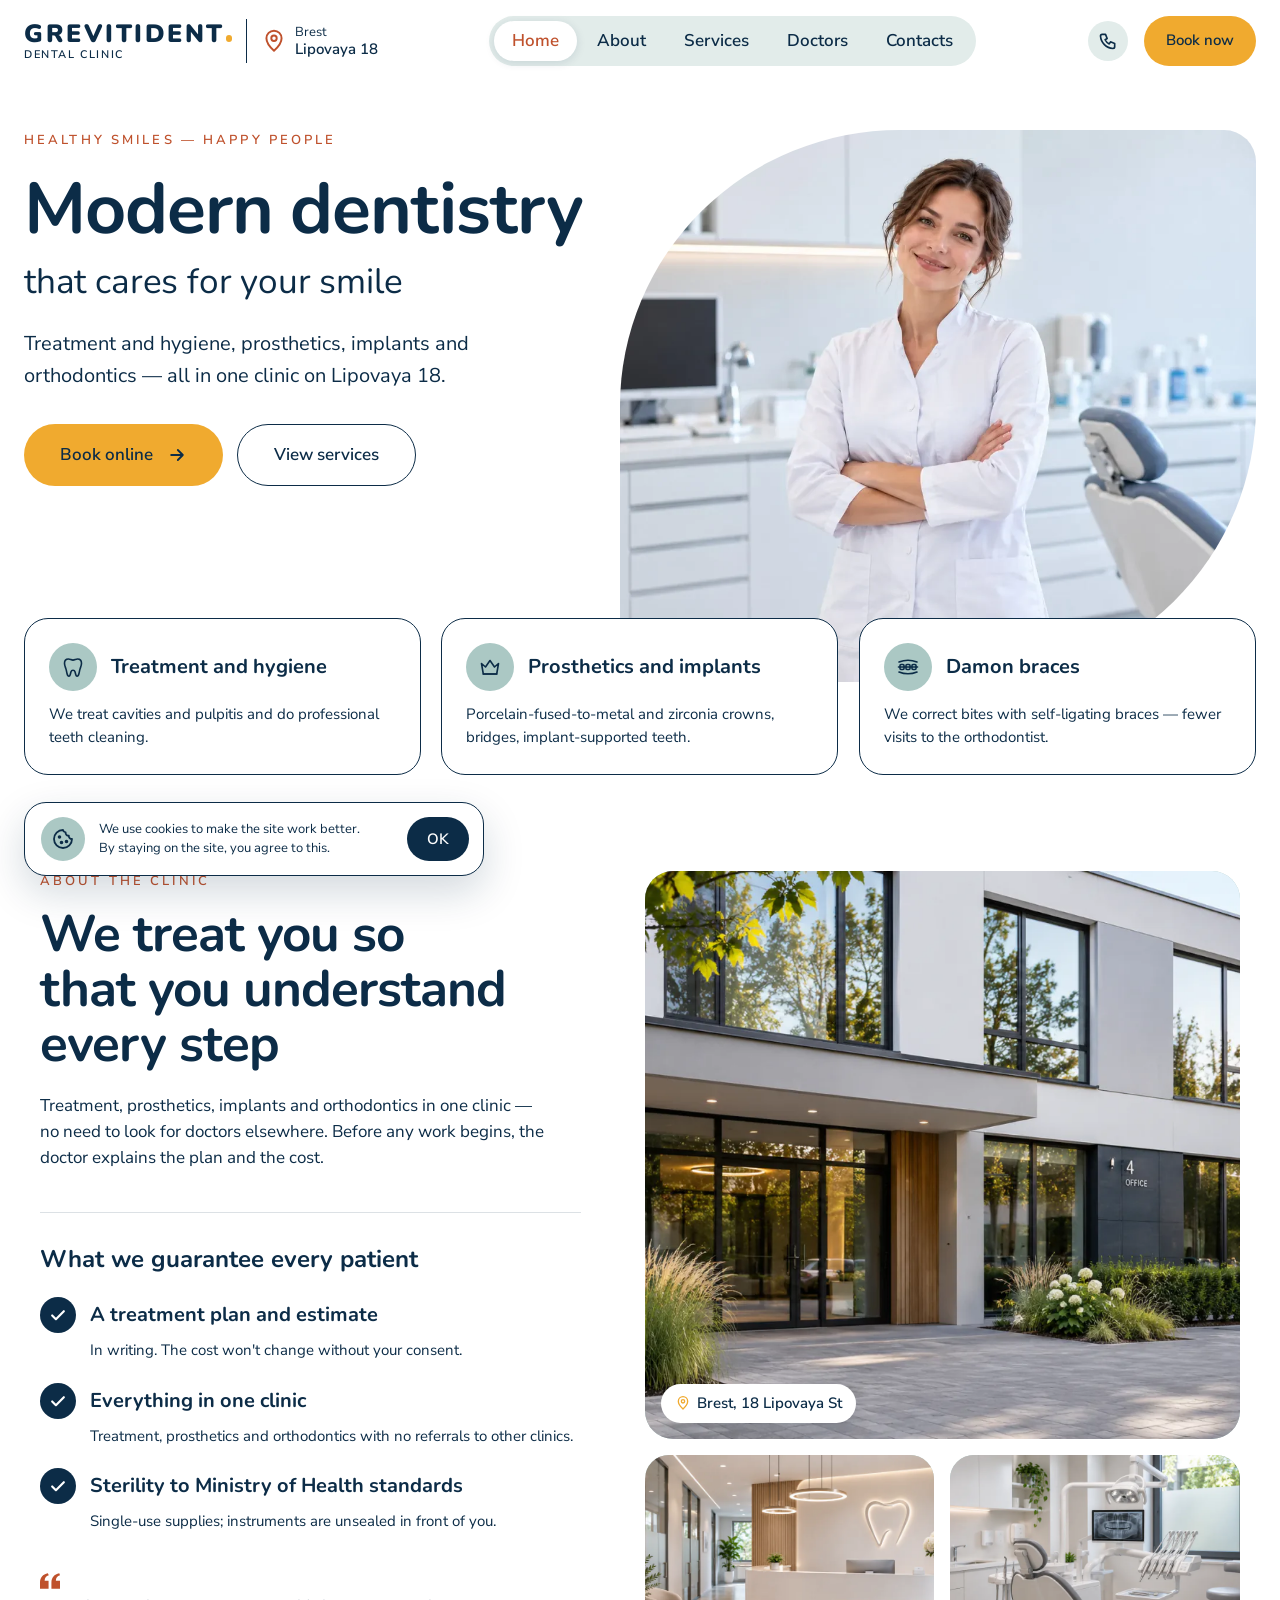
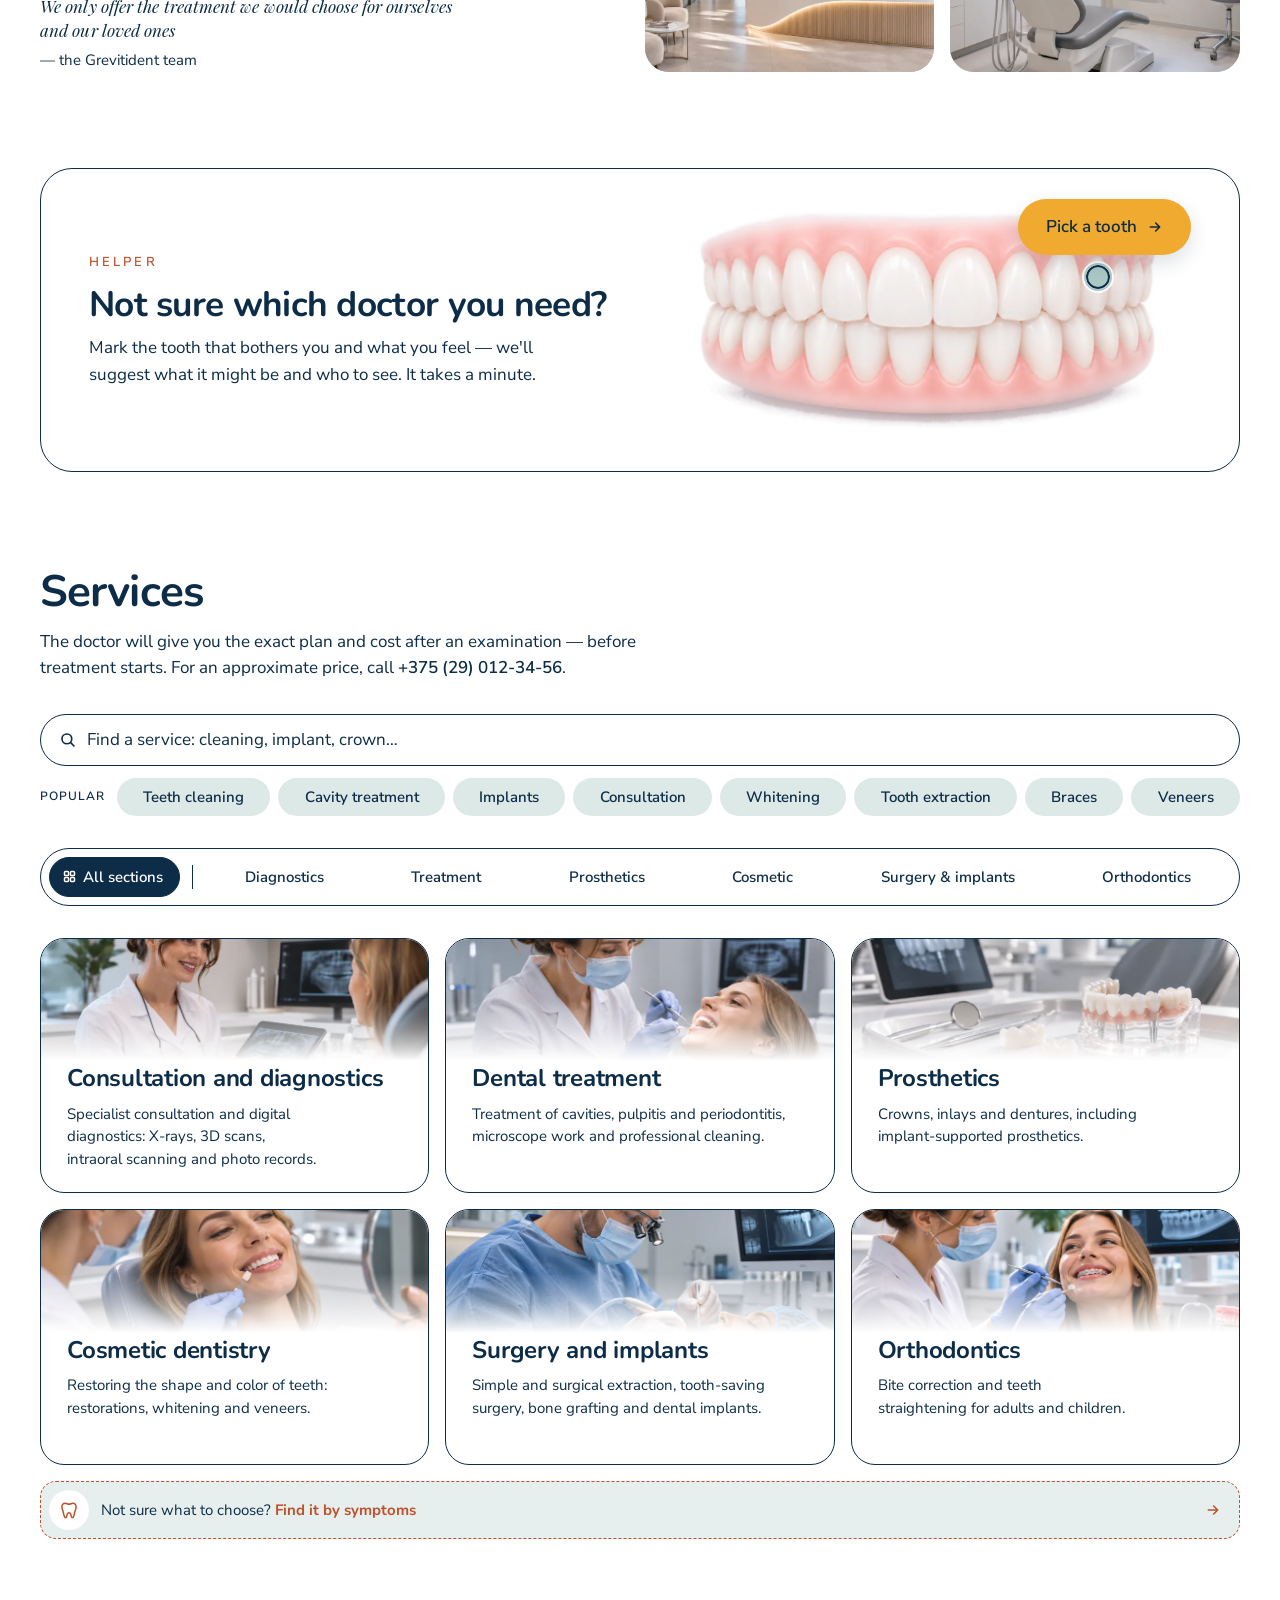
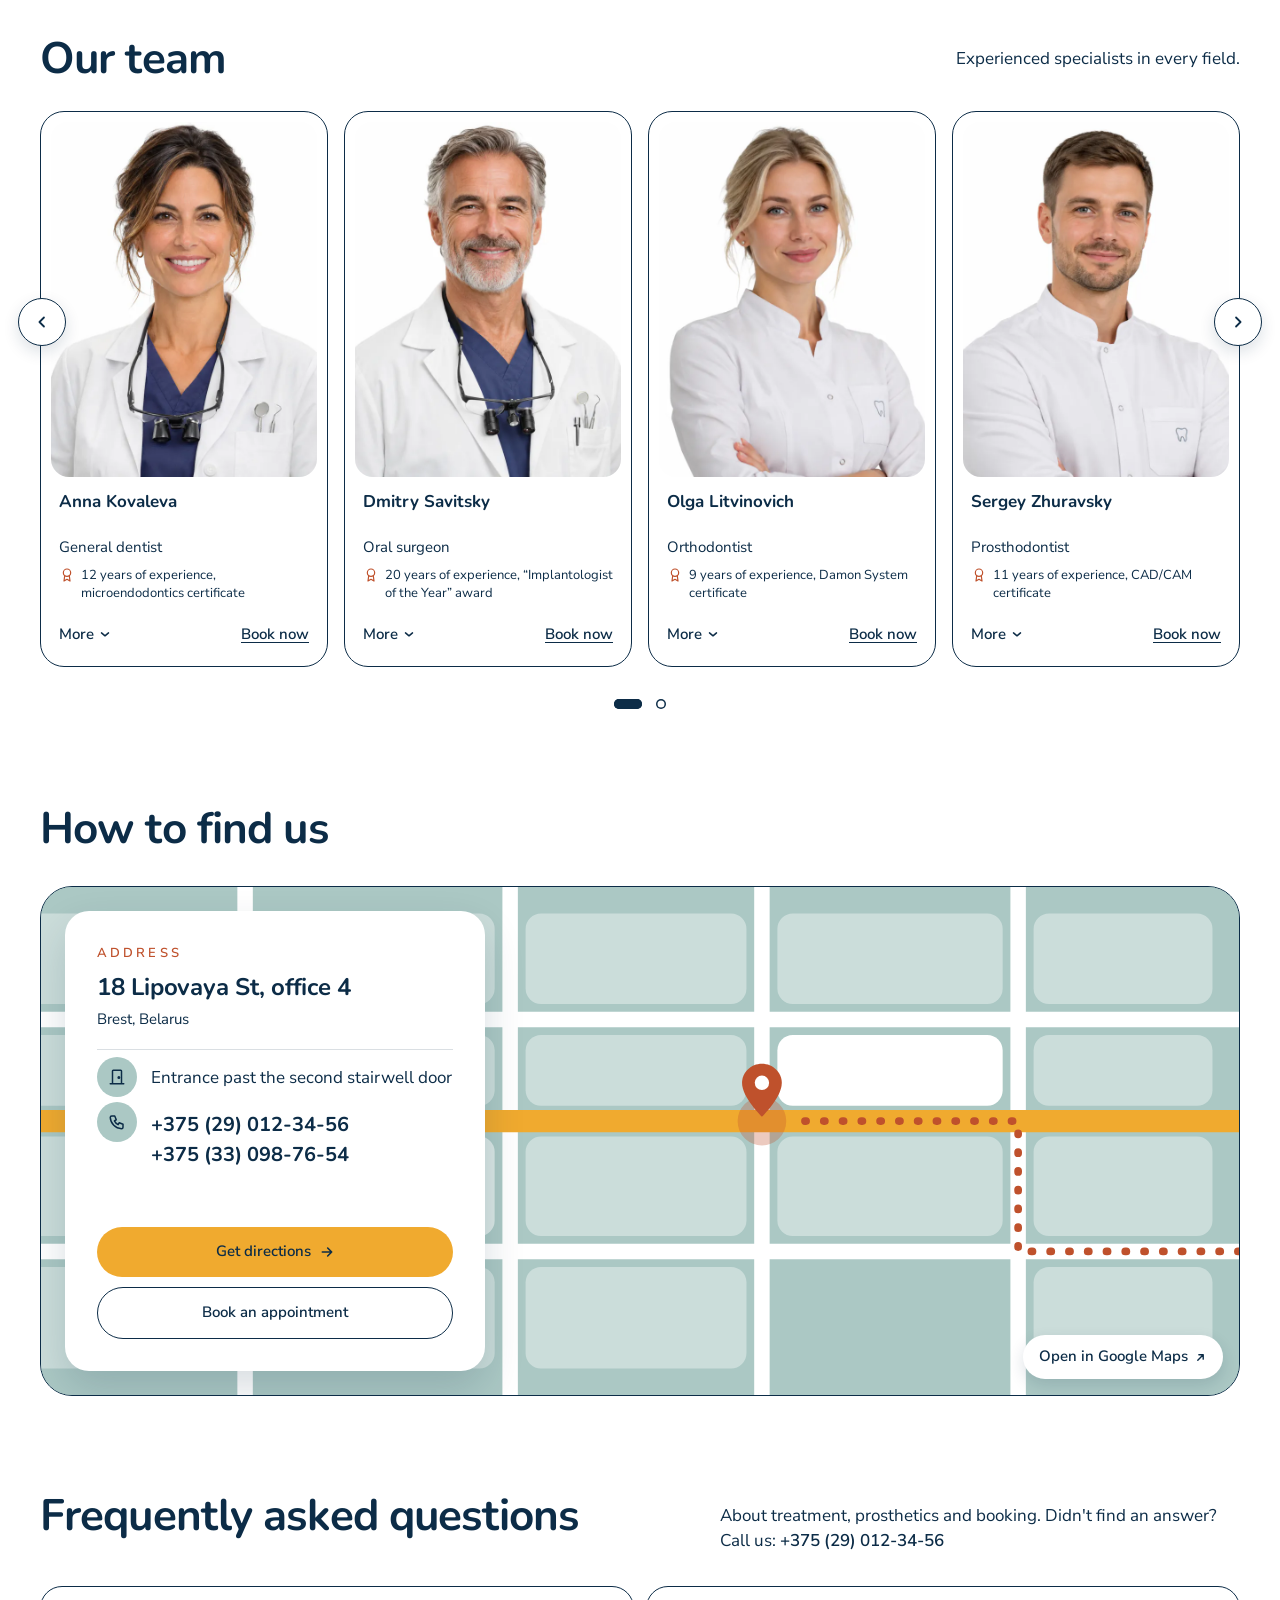
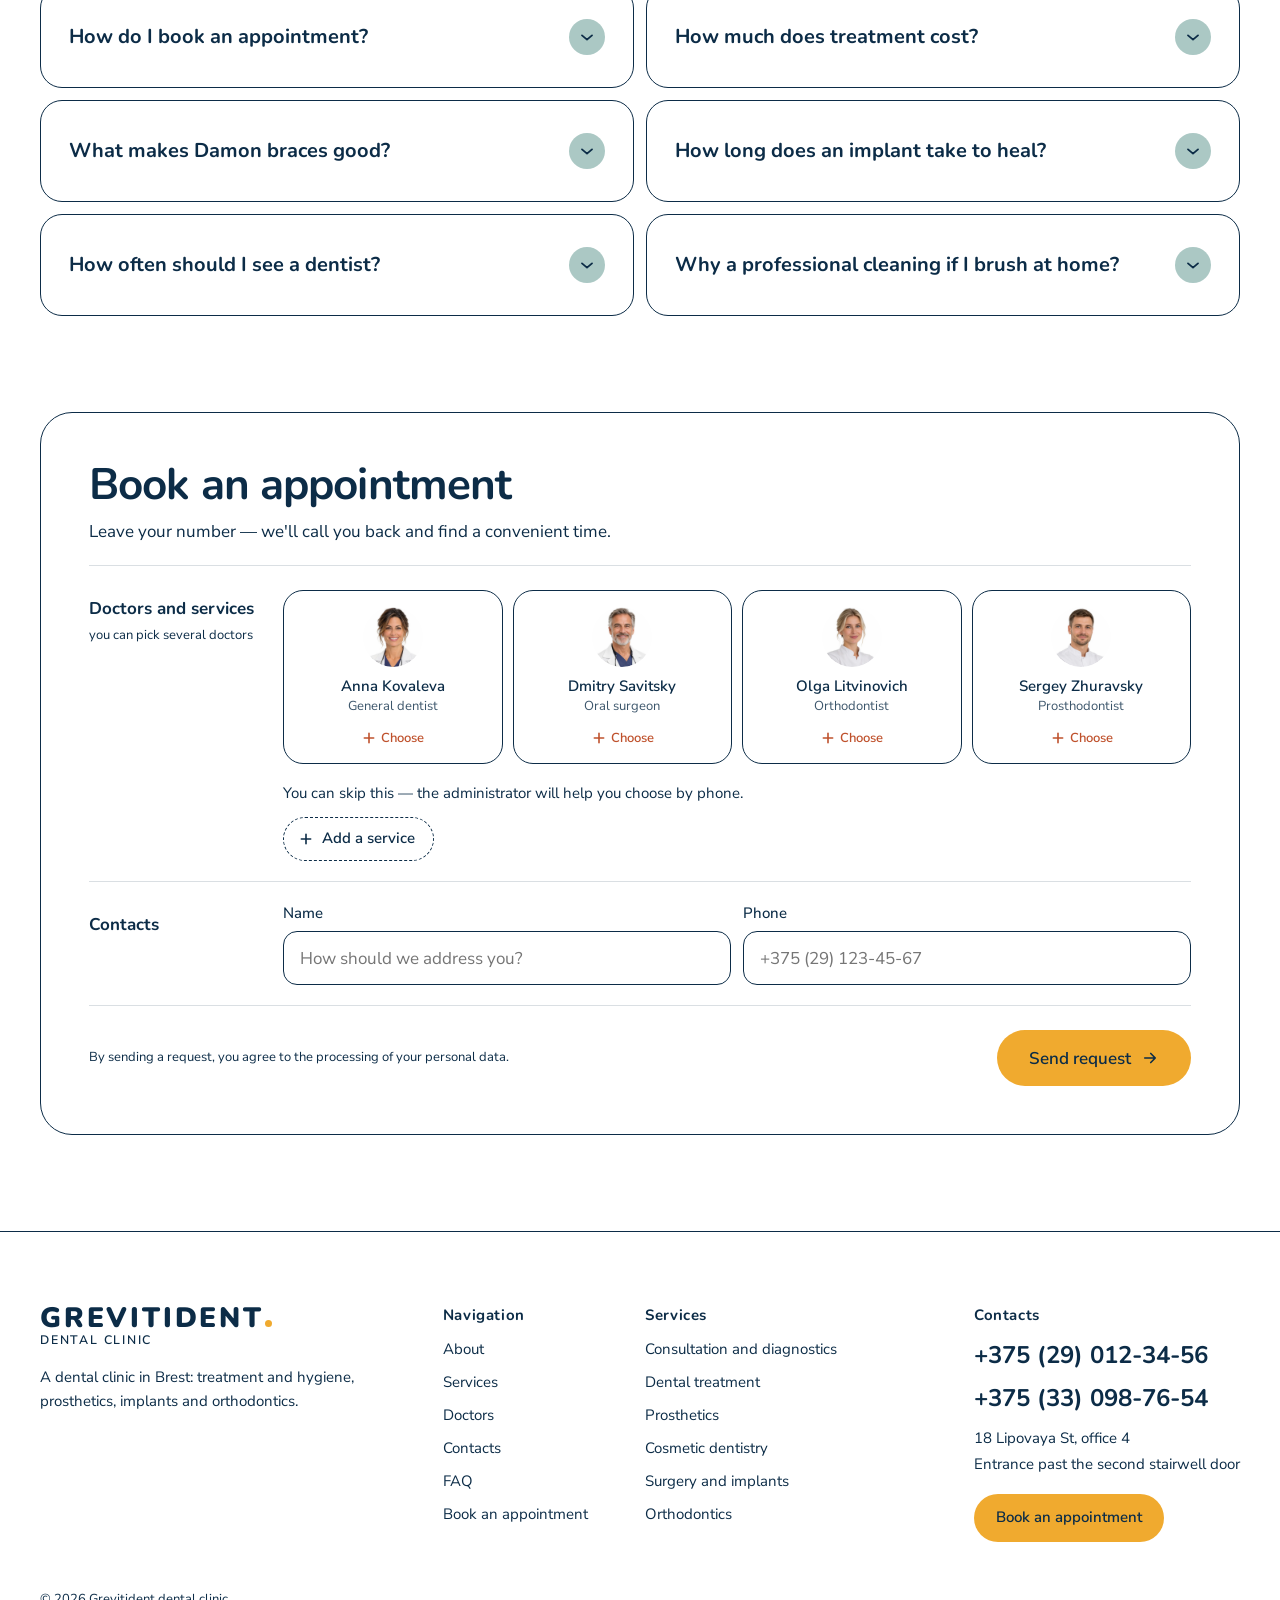
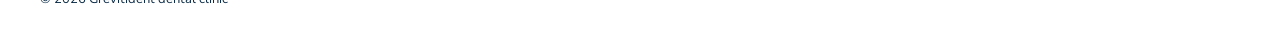
==== en.html @ b21d1a43 "Temporary English copy for the PM: en.html with its own -en scripts, not linked from the Russian sit" ====
<!doctype html>
<html lang="en">
<head>
<meta charset="utf-8">
<meta name="viewport" content="width=device-width, initial-scale=1, maximum-scale=1, user-scalable=no">
<!-- Temporary English copy, shown by link only (not linked from index.html, not indexed). Remove: en.html + assets/js/*-en.js -->
<meta name="robots" content="noindex, nofollow">
<title>Grevitident — dental clinic in Brest</title>
<meta name="description" content="Grevitident dental clinic in Brest: treatment and hygiene, prosthetics, implants and orthodontics. 18 Lipovaya St, office 4.">
<meta name="theme-color" content="#FFFFFF">
<link rel="icon" href="assets/icons/favicon.svg?v=3" type="image/svg+xml">
<link rel="icon" href="assets/icons/favicon-32.png?v=3" sizes="32x32" type="image/png">
<link rel="apple-touch-icon" href="assets/icons/apple-touch-icon.png?v=3">
<meta property="og:type" content="website">
<meta property="og:locale" content="en_US">
<meta property="og:site_name" content="Grevitident">
<meta property="og:title" content="Grevitident — dental clinic in Brest">
<meta property="og:description" content="Treatment, hygiene, prosthetics, implants and orthodontics. Brest, 18 Lipovaya St, office 4.">
<meta property="og:url" content="https://danilchukv.github.io/stomatologia-landing/en.html">
<meta property="og:image" content="https://danilchukv.github.io/stomatologia-landing/assets/icons/og-image.jpg?v=2">
<meta property="og:image:width" content="1200">
<meta property="og:image:height" content="630">
<meta property="og:image:alt" content="Grevitident — modern dentistry in Brest">
<meta name="twitter:card" content="summary_large_image">
<link rel="preload" href="assets/fonts/nunito-latin.woff2" as="font" type="font/woff2" crossorigin>
<link rel="preload" href="assets/fonts/nunito-sans-latin.woff2" as="font" type="font/woff2" crossorigin>
<script>'use strict'; if ('IntersectionObserver' in window && !matchMedia('(prefers-reduced-motion: reduce)').matches) {
  const h = document.documentElement;
  h.classList.add('reveal-on');
  // deferred scripts have run (or failed) by now: without main.js nothing would ever show the sections
  document.addEventListener('DOMContentLoaded', () => { if (!h.classList.contains('reveal-live')) h.classList.remove('reveal-on'); });
}</script>
<link rel="stylesheet" href="assets/css/style.css?v=20261127l">
<style>
  /* English-only fix, so style.css stays untouched: the short team lead hugged the right edge once it wrapped under
     the title (the long specs in the phone booking row get a soft hyphen in main-en.js instead) */
  @media (max-width: 760px) { .doctors__lead { margin-left: 0; } }
</style>
<script src="assets/js/header-en.js?v=20261124a" defer></script>
<script src="assets/js/data-en.js?v=20261124a" defer></script>
<script src="assets/js/form-en.js?v=20261124a" defer></script>
<script src="assets/js/main-en.js?v=20261124a" defer></script>
</head>
<body>
<a class="skip" href="#main">Skip to content</a>

<svg class="sprite" aria-hidden="true">
  <symbol id="i-arrow" viewBox="0 0 24 24"><path d="M5 12h14M13 6l6 6-6 6"/></symbol>
  <symbol id="i-chev" viewBox="0 0 24 24"><path d="M6 10.1l6 5 6-5"/></symbol>
  <symbol id="i-chev-row" viewBox="0 0 24 24"><path d="M6.5 10.35l5.5 4.5 5.5-4.5"/></symbol>
  <symbol id="i-chev-up" viewBox="0 0 24 24"><path d="M6 13.9l6-5 6 5"/></symbol>
  <symbol id="i-prev" viewBox="0 0 24 24"><path d="M14.6 6l-6 6 6 6"/></symbol>
  <symbol id="i-next" viewBox="0 0 24 24"><path d="M9.4 6l6 6-6 6"/></symbol>
  <symbol id="i-back" viewBox="0 0 24 24"><path d="M15 6l-6 6 6 6"/></symbol>
  <symbol id="i-fwd" viewBox="0 0 24 24"><path d="M9 6l6 6-6 6"/></symbol>
  <symbol id="i-check" viewBox="0 0 24 24"><path d="M5 12.5l4.5 4.5L19 7.5"/></symbol>
  <symbol id="i-close" viewBox="0 0 24 24"><path d="M6 6l12 12M18 6L6 18"/></symbol>
  <symbol id="i-plus" viewBox="0 0 24 24"><path d="M12 5v14M5 12h14"/></symbol>
  <symbol id="i-reset" viewBox="0 0 24 24"><path d="M4.5 12a7.5 7.5 0 1 0 2.2-5.3"/><path d="M4.5 4.5v4h4"/></symbol>
  <symbol id="i-ext" viewBox="0 0 24 24"><path d="M7 17L17 7M9 7h8v8"/></symbol>
  <symbol id="i-up" viewBox="0 0 24 24"><path d="M12 19V5M5.5 11.5L12 5l6.5 6.5"/></symbol>
  <symbol id="i-phone" viewBox="0 0 24 24"><path d="M5 4h4l2 5-2.5 1.5a11 11 0 0 0 5 5L15 13l5 2v4a2 2 0 0 1-2 2A16 16 0 0 1 3 6a2 2 0 0 1 2-2"/></symbol>
  <symbol id="i-pin" viewBox="0 0 24 24"><path d="M12 21s-7-6.2-7-11.5A7 7 0 0 1 19 9.5C19 14.8 12 21 12 21z"/><circle cx="12" cy="9.5" r="2.5"/></symbol>
  <symbol id="i-door" viewBox="0 0 24 24"><path d="M6 21V4a1 1 0 0 1 1-1h10a1 1 0 0 1 1 1v17M3 21h18"/><circle cx="14.5" cy="12.5" r="1" fill="currentColor"/></symbol>
  <symbol id="i-grid" viewBox="0 0 24 24"><rect x="4" y="4" width="6.5" height="6.5" rx="1.5"/><rect x="13.5" y="4" width="6.5" height="6.5" rx="1.5"/><rect x="4" y="13.5" width="6.5" height="6.5" rx="1.5"/><rect x="13.5" y="13.5" width="6.5" height="6.5" rx="1.5"/></symbol>
  <symbol id="i-alert" viewBox="0 0 24 24"><circle cx="12" cy="12" r="9"/><path d="M12 7.5v5.5M12 16.5v.01"/></symbol>
  <symbol id="i-award" viewBox="0 0 24 24"><circle cx="12" cy="8.5" r="5.5"/><path d="M8.6 12.8 7.5 21l4.5-2.6 4.5 2.6-1.1-8.2"/></symbol>
</svg>

<!-- Header -->
<header class="hdr" id="hdr">
  <div class="hdr__in">
    <div class="hdr__brand">
      <a class="logo" href="#top"><span class="logo__name">Grevitident</span><span class="logo__sub">dental clinic</span></a>
      <div class="addr">
        <a class="addr__btn" href="#clinics">
          <svg class="ic addr__pin" width="26" height="26" stroke-width="1.8" aria-hidden="true"><use href="#i-pin"/></svg>
          <span class="addr__text"><span class="addr__city">Brest</span><span class="addr__area">Lipovaya&nbsp;18</span></span>
        </a>
      </div>
    </div>
    <div class="hdr__menu" id="hdr-menu">
      <nav class="nav" aria-label="Main menu">
        <a class="nav__link" href="#top">Home</a>
        <a class="nav__link" href="#calm">About</a>
        <a class="nav__link" href="#services">Services</a>
        <a class="nav__link" href="#doctors">Doctors</a>
        <a class="nav__link" href="#clinics">Contacts</a>
      </nav>
      <div class="hdr__contact">
        <a class="hdr__phone" href="tel:+375290123456">
          <span class="hdr__phone-ic"><svg class="ic" width="20" height="20" stroke-width="2" aria-hidden="true"><use href="#i-phone"/></svg></span>
          <span class="hdr__phone-text">
            <span class="hdr__phone-hours">Appointments</span>
            <span class="hdr__phone-num">+375 (29) 012-34-56</span>
            <span class="hdr__phone-num hdr__phone-num--2">+375 (33) 098-76-54</span>
          </span>
        </a>
        <a class="btn btn--accent hdr__cta" href="#book">Book now</a>
      </div>
    </div>
    <a class="hdr__call" href="tel:+375290123456" aria-label="Call: +375 (29) 012-34-56"><svg class="ic" width="20" height="20" stroke-width="2" aria-hidden="true"><use href="#i-phone"/></svg></a>
    <button class="hdr__burger" type="button" aria-expanded="false" aria-controls="hdr-menu" aria-label="Menu"><span></span></button>
  </div>
</header>

<main id="main" tabindex="-1">

<!-- Hero -->
<section class="hero" id="top">
  <div class="hero__in">
    <div class="hero__text">
      <span class="eyebrow hero__motto"><span>Healthy</span> <span>smiles&nbsp;—</span> <span>happy</span> <span>people</span></span>
      <h1 class="hero__title"><span class="hero__title-main">Modern dentistry</span><span class="hero__title-sub">that cares for your smile</span></h1>
      <p class="hero__lead">Treatment and hygiene, prosthetics, implants and orthodontics&nbsp;— all in&nbsp;one clinic on&nbsp;Lipovaya&nbsp;18.</p>
      <div class="hero__actions">
        <a class="btn btn--accent btn--hero" href="#book">Book online<svg class="ic" width="20" height="20" stroke-width="2.2" aria-hidden="true"><use href="#i-arrow"/></svg></a>
        <a class="btn btn--ghost btn--hero" href="#services">View services</a>
      </div>
    </div>
    <div class="hero__media">
      <img class="hero__img" src="assets/img/hero.webp?v=3" alt="A dentist in the clinic's treatment room" fetchpriority="high">
    </div>
  </div>
  <div class="hero__facts">
    <div class="fact">
      <span class="fact__ic"><svg width="30" height="30" viewBox="0 0 24 24" fill="none" stroke="currentColor" stroke-width="1.6" stroke-linejoin="round" stroke-linecap="round" aria-hidden="true"><path d="M7.4 4C5 4 3.5 5.8 3.5 8.3c0 2.1.7 3.6 1.3 5.2.6 1.7.8 3.3 1.2 5 .4 1.6 1 2.7 1.9 2.7 1.4 0 1.5-2.4 2-4.2.3-1.1.9-1.8 2.1-1.8s1.8.7 2.1 1.8c.5 1.8.6 4.2 2 4.2.9 0 1.5-1.1 1.9-2.7.4-1.7.6-3.3 1.2-5 .6-1.6 1.3-3.1 1.3-5.2C20.5 5.8 19 4 16.6 4c-1.8 0-2.8 1.1-4.6 1.1S9.2 4 7.4 4z"/></svg></span>
      <div class="fact__body">
        <p class="fact__title">Treatment and hygiene</p>
        <p class="fact__text">We treat cavities and pulpitis and do professional teeth cleaning.</p>
      </div>
    </div>
    <div class="fact">
      <span class="fact__ic"><svg width="30" height="30" viewBox="0 0 24 24" fill="none" stroke="currentColor" stroke-width="1.6" stroke-linecap="round" stroke-linejoin="round" aria-hidden="true"><path d="M3.5 8.5l4 3.5L12 5.5l4.5 6.5 4-3.5-1.8 10.5H5.3z"/><path d="M5.3 19h13.4"/></svg></span>
      <div class="fact__body">
        <p class="fact__title">Prosthetics and implants</p>
        <p class="fact__text">Porcelain-fused-to-metal and zirconia crowns, bridges, implant-supported teeth.</p>
      </div>
    </div>
    <div class="fact">
      <span class="fact__ic"><svg width="30" height="30" viewBox="0 0 24 24" fill="none" stroke="currentColor" stroke-width="1.6" stroke-linecap="round" stroke-linejoin="round" aria-hidden="true"><path d="M3 7c5.5-2.2 12.5-2.2 18 0M3 17c5.5 2.2 12.5 2.2 18 0"/><path d="M2.5 12h19"/><rect x="4" y="9.5" width="4" height="5" rx="1"/><rect x="10" y="9.5" width="4" height="5" rx="1"/><rect x="16" y="9.5" width="4" height="5" rx="1"/></svg></span>
      <div class="fact__body">
        <p class="fact__title">Damon braces</p>
        <p class="fact__text">We correct bites with self-ligating braces&nbsp;— fewer visits to&nbsp;the orthodontist.</p>
      </div>
    </div>
  </div>
  <div class="dots hero__dots" id="fact-dots" role="group" aria-label="Areas of care"><button type="button" class="dot" aria-pressed="true" aria-label="Area 1 of 3" data-act="fact-go" data-i="0"></button><button type="button" class="dot" aria-pressed="false" aria-label="Area 2 of 3" data-act="fact-go" data-i="1"></button><button type="button" class="dot" aria-pressed="false" aria-label="Area 3 of 3" data-act="fact-go" data-i="2"></button></div>
</section>

<!-- About -->
<section class="about" id="calm">
  <div class="wrap about__in reveal">
    <div class="about__head">
      <div class="about__title-box">
        <span class="eyebrow">About the clinic</span>
        <h2 class="title title--about"><span>We treat you so</span> <span>that you understand</span> <span>every step</span></h2>
      </div>
      <p class="about__lead">Treatment, prosthetics, implants and orthodontics in&nbsp;one clinic&nbsp;— no&nbsp;need to look for doctors elsewhere. Before any work begins, the doctor explains the plan and the cost.</p>
    </div>
    <div class="about__gallery">
      <figure class="about__ph about__ph--main">
        <img src="assets/img/clinic/building.webp" alt="The clinic building, entrance from the street" loading="lazy">
        <span class="about__chip"><svg class="ic" width="16" height="16" stroke-width="2" aria-hidden="true"><use href="#i-pin"/></svg>Brest, 18&nbsp;Lipovaya&nbsp;St</span>
      </figure>
      <figure class="about__ph">
        <img src="assets/img/clinic/reception.webp" alt="Lobby and reception desk" loading="lazy">
      </figure>
      <figure class="about__ph">
        <img src="assets/img/clinic/cabinet.webp" alt="Dental treatment room" loading="lazy">
      </figure>
    </div>
    <div class="promise">
      <h3 class="promise__title">What we guarantee every patient</h3>
      <div class="promise__grid">
        <div class="promise__item">
          <span class="promise__ic"><svg class="ic" width="20" height="20" stroke-width="2.6" aria-hidden="true"><use href="#i-check"/></svg></span>
          <div class="promise__body">
            <h4 class="promise__h"><button type="button" class="promise__btn" data-act="promise" aria-controls="promise-1">A&nbsp;treatment plan and estimate<span class="promise__chev" aria-hidden="true"><svg class="ic" width="14" height="14" stroke-width="2.6"><use href="#i-chev"/></svg></span></button></h4>
            <div class="promise__more" id="promise-1"><p class="promise__text">In&nbsp;writing. The cost won't change without your consent.</p></div>
          </div>
        </div>
        <div class="promise__item">
          <span class="promise__ic"><svg class="ic" width="20" height="20" stroke-width="2.6" aria-hidden="true"><use href="#i-check"/></svg></span>
          <div class="promise__body">
            <h4 class="promise__h"><button type="button" class="promise__btn" data-act="promise" aria-controls="promise-2">Everything in&nbsp;one clinic<span class="promise__chev" aria-hidden="true"><svg class="ic" width="14" height="14" stroke-width="2.6"><use href="#i-chev"/></svg></span></button></h4>
            <div class="promise__more" id="promise-2"><p class="promise__text">Treatment, prosthetics and orthodontics with no&nbsp;referrals to&nbsp;other clinics.</p></div>
          </div>
        </div>
        <div class="promise__item">
          <span class="promise__ic"><svg class="ic" width="20" height="20" stroke-width="2.6" aria-hidden="true"><use href="#i-check"/></svg></span>
          <div class="promise__body">
            <h4 class="promise__h"><button type="button" class="promise__btn" data-act="promise" aria-controls="promise-3">Sterility to Ministry of&nbsp;Health standards<span class="promise__chev" aria-hidden="true"><svg class="ic" width="14" height="14" stroke-width="2.6"><use href="#i-chev"/></svg></span></button></h4>
            <div class="promise__more" id="promise-3"><p class="promise__text">Single-use supplies; instruments are unsealed in&nbsp;front of&nbsp;you.</p></div>
          </div>
        </div>
      </div>
    </div>
    <blockquote class="motto">
      <svg class="motto__ic" width="20" height="16" viewBox="0 0 28 22" fill="currentColor" aria-hidden="true"><path d="M0 22V13.2C0 5.9 3.9 1.5 11 0l1.3 3C8.4 4.3 6.6 6.8 6.5 10.6H12V22H0zm16 0v-8.8C16 5.9 19.9 1.5 27 0l1 3c-3.9 1.3-5.7 3.8-5.8 7.6H28V22H16z"/></svg>
      <p class="motto__text">We&nbsp;only offer the treatment we&nbsp;would choose for&nbsp;ourselves and our&nbsp;loved&nbsp;ones</p>
      <span class="motto__by">— the Grevitident team</span>
    </blockquote>
  </div>
</section>

<!-- Finder: the helper's own mini section, the site's signature feature (opens the helper dialog) -->
<section class="finder" id="finder" aria-labelledby="finder-title">
  <div class="wrap finder__card reveal">
    <div class="finder__text">
      <span class="eyebrow">Helper</span>
      <h2 class="finder__title" id="finder-title">Not sure which doctor you&nbsp;need?</h2>
      <p class="finder__lead">Mark the tooth that bothers you and what you feel&nbsp;— we'll suggest what it&nbsp;might be and who to&nbsp;see. It&nbsp;takes a&nbsp;minute.</p>
    </div>
    <div class="finder__jaw" data-act="finder-open">
      <img class="finder__img" src="assets/img/smile.webp" alt="" loading="lazy">
      <span class="finder__dot" aria-hidden="true"></span>
      <button type="button" class="btn btn--accent finder__pick" data-act="finder-open">Pick a tooth<svg class="ic" width="16" height="16" stroke-width="2.4" aria-hidden="true"><use href="#i-arrow"/></svg></button>
    </div>
  </div>
</section>

<!-- Services -->
<section class="services" id="services">
  <div class="wrap services__in reveal">
    <div class="services__head">
      <h2 class="title" id="services-title" tabindex="-1">Services</h2>
      <p class="services__lead">The doctor will give you the exact plan and cost after an&nbsp;examination&nbsp;— before treatment starts. For an approximate price, call <a href="tel:+375290123456" class="tel">+375 (29) 012-34-56</a>.</p>
    </div>
    <div class="svc-find">
      <label class="svc-find__box"><svg class="svc-find__ic" width="18" height="18" viewBox="0 0 24 24" fill="none" stroke="currentColor" stroke-width="2.2" stroke-linecap="round" aria-hidden="true"><circle cx="10.5" cy="10.5" r="6.5"/><path d="M15.5 15.5L20 20"/></svg><input class="svc-find__q" id="svc-q" type="search" placeholder="Find a service: cleaning, implant, crown…" autocomplete="off" enterkeyhint="search" aria-label="Find a service" role="combobox" aria-autocomplete="list" aria-expanded="false" aria-controls="svc-list"></label>
      <span class="svc-find__said" id="svc-said" role="status"></span>
      <div class="svc-find__out" id="svc-found"></div>
    </div>
    <div class="svc-bar-box" id="svc-bar-box"></div>
    <div class="svc-grid grid-in" id="svc-grid">
      <button type="button" class="svc-card" data-act="cat" data-cat="diag">
        <span class="svc-card__photo" aria-hidden="true"><img src="assets/img/services/diag-800.webp" srcset="assets/img/services/diag-800.webp 800w, assets/img/services/diag.webp 1600w" sizes="(max-width: 760px) 100vw, 400px" alt="" loading="lazy"></span>
        <span class="svc-card__name">Consultation and diagnostics</span>
        <span class="svc-card__desc">Specialist consultation and digital diagnostics: X-rays, 3D&nbsp;scans, intraoral scanning and photo records.</span>
      </button>
      <button type="button" class="svc-card" data-act="cat" data-cat="treat">
        <span class="svc-card__photo" aria-hidden="true"><img src="assets/img/services/treat-800.webp" srcset="assets/img/services/treat-800.webp 800w, assets/img/services/treat.webp 1600w" sizes="(max-width: 760px) 100vw, 400px" alt="" loading="lazy"></span>
        <span class="svc-card__name">Dental treatment</span>
        <span class="svc-card__desc">Treatment of cavities, pulpitis and periodontitis, microscope work and professional cleaning.</span>
      </button>
      <button type="button" class="svc-card" data-act="cat" data-cat="prost">
        <span class="svc-card__photo" aria-hidden="true"><img src="assets/img/services/prost-800.webp" srcset="assets/img/services/prost-800.webp 800w, assets/img/services/prost.webp 1600w" sizes="(max-width: 760px) 100vw, 400px" alt="" loading="lazy"></span>
        <span class="svc-card__name">Prosthetics</span>
        <span class="svc-card__desc">Crowns, inlays and dentures, including implant-supported prosthetics.</span>
      </button>
      <button type="button" class="svc-card" data-act="cat" data-cat="aesthetic">
        <span class="svc-card__photo" aria-hidden="true"><img src="assets/img/services/aesthetic-800.webp" srcset="assets/img/services/aesthetic-800.webp 800w, assets/img/services/aesthetic.webp 1600w" sizes="(max-width: 760px) 100vw, 400px" alt="" loading="lazy"></span>
        <span class="svc-card__name">Cosmetic dentistry</span>
        <span class="svc-card__desc">Restoring the shape and color of teeth: restorations, whitening and veneers.</span>
      </button>
      <button type="button" class="svc-card" data-act="cat" data-cat="surgery">
        <span class="svc-card__photo" aria-hidden="true"><img src="assets/img/services/surgery-800.webp" srcset="assets/img/services/surgery-800.webp 800w, assets/img/services/surgery.webp 1600w" sizes="(max-width: 760px) 100vw, 400px" alt="" loading="lazy"></span>
        <span class="svc-card__name">Surgery and implants</span>
        <span class="svc-card__desc">Simple and surgical extraction, tooth-saving surgery, bone grafting and dental implants.</span>
      </button>
      <button type="button" class="svc-card" data-act="cat" data-cat="ortho">
        <span class="svc-card__photo" aria-hidden="true"><img src="assets/img/services/ortho-800.webp" srcset="assets/img/services/ortho-800.webp 800w, assets/img/services/ortho.webp 1600w" sizes="(max-width: 760px) 100vw, 400px" alt="" loading="lazy"></span>
        <span class="svc-card__name">Orthodontics</span>
        <span class="svc-card__desc">Bite correction and teeth straightening for adults and children.</span>
      </button>
      <button type="button" class="svc-unsure" data-act="finder-open"><span class="svc-unsure__ic" aria-hidden="true"><svg width="20" height="20" viewBox="0 0 24 24" fill="none" stroke="currentColor" stroke-width="1.8" stroke-linejoin="round" stroke-linecap="round"><path d="M7.4 4C5 4 3.5 5.8 3.5 8.3c0 2.1.7 3.6 1.3 5.2.6 1.7.8 3.3 1.2 5 .4 1.6 1 2.7 1.9 2.7 1.4 0 1.5-2.4 2-4.2.3-1.1.9-1.8 2.1-1.8s1.8.7 2.1 1.8c.5 1.8.6 4.2 2 4.2.9 0 1.5-1.1 1.9-2.7.4-1.7.6-3.3 1.2-5 .6-1.6 1.3-3.1 1.3-5.2C20.5 5.8 19 4 16.6 4c-1.8 0-2.8 1.1-4.6 1.1S9.2 4 7.4 4z"/></svg></span><span class="svc-unsure__t">Not sure what to&nbsp;choose? <b>Find it by&nbsp;symptoms</b></span><svg class="ic" width="16" height="16" stroke-width="2.4" aria-hidden="true"><use href="#i-arrow"/></svg></button>
    </div>
    <div class="svc-open" id="svc-open" hidden></div>
  </div>
</section>

<!-- Doctors -->
<section class="doctors" id="doctors">
  <div class="wrap doctors__in reveal">
    <div class="doctors__head">
      <h2 class="title">Our team</h2>
      <p class="doctors__lead">Experienced specialists in&nbsp;every field.</p>
    </div>
    <div class="doc-carousel">
      <div class="doc-grid" id="doc-track" aria-live="polite"></div>
      <button type="button" class="btn btn--ghost side-arrow side-arrow--prev" data-act="doc-prev" aria-label="Previous doctors"><svg class="ic" width="18" height="18" stroke-width="2.4" aria-hidden="true"><use href="#i-prev"/></svg></button>
      <button type="button" class="btn btn--ghost side-arrow side-arrow--next" data-act="doc-next" aria-label="Next doctors"><svg class="ic" width="18" height="18" stroke-width="2.4" aria-hidden="true"><use href="#i-next"/></svg></button>
    </div>
    <div class="doc-panel" id="doc-panel" aria-hidden="true"><div class="doc-panel__in" id="doc-panel-in" aria-live="polite"></div></div>
    <div class="dots-row" id="doc-dots-row">
      <div class="dots" id="doc-dots" role="group" aria-label="Doctor pages"></div>
    </div>
  </div>
</section>

<!-- Contacts -->
<section class="clinics" id="clinics">
  <div class="wrap clinics__in reveal">
    <h2 class="title">How to&nbsp;find&nbsp;us</h2>
    <article class="clinic">
      <!-- the whole map opens Google Maps; the drawing is inline so the route and the pin can move -->
      <a class="clinic__map" href="https://www.google.com/maps/search/?api=1&amp;query=%D0%B3.%20%D0%91%D1%80%D0%B5%D1%81%D1%82%2C%20%D1%83%D0%BB.%20%D0%9B%D0%B8%D0%BF%D0%BE%D0%B2%D0%B0%D1%8F%2C%2018" target="_blank" rel="noopener" aria-label="Open in Google Maps — the clinic on the map">
        <svg class="clinic__art" viewBox="0 0 1200 460" preserveAspectRatio="xMaxYMid slice" aria-hidden="true">
          <rect width="1200" height="460" fill="#ABC8C4"/>
          <g fill="#FFFFFF" opacity=".38">
            <rect x="24" y="24" width="262" height="82" rx="14"/><rect x="314" y="24" width="212" height="82" rx="14"/><rect x="554" y="24" width="200" height="82" rx="14"/><rect x="782" y="24" width="204" height="82" rx="14"/><rect x="1014" y="24" width="162" height="82" rx="14"/>
            <rect x="24" y="134" width="262" height="64" rx="14"/><rect x="314" y="134" width="212" height="64" rx="14"/><rect x="554" y="134" width="200" height="64" rx="14"/><rect x="1014" y="134" width="162" height="64" rx="14"/>
            <rect x="24" y="226" width="262" height="90" rx="14"/><rect x="554" y="226" width="200" height="90" rx="14"/><rect x="782" y="226" width="204" height="90" rx="14"/><rect x="1014" y="226" width="162" height="90" rx="14"/>
            <rect x="24" y="344" width="262" height="92" rx="14"/><rect x="314" y="344" width="212" height="92" rx="14"/><rect x="554" y="344" width="200" height="92" rx="14"/><rect x="1014" y="344" width="162" height="92" rx="14"/>
          </g>
          <!-- a park: a block of trees -->
          <rect x="314" y="226" width="212" height="90" rx="14" fill="#FFFFFF" opacity=".55"/>
          <g fill="#ABC8C4"><circle cx="350" cy="256" r="13"/><circle cx="392" cy="286" r="15"/><circle cx="440" cy="252" r="12"/><circle cx="486" cy="288" r="14"/><circle cx="352" cy="296" r="9"/><circle cx="470" cy="250" r="8"/></g>
          <!-- the clinic's block -->
          <rect x="782" y="134" width="204" height="64" rx="14" fill="#FFFFFF"/>
          <g stroke="#FFFFFF" stroke-linecap="round" fill="none" stroke-width="14"><path d="M0 120 H1200"/><path d="M0 330 H1200"/><path d="M300 0 V460"/><path d="M540 0 V460"/><path d="M768 0 V460"/><path d="M1000 0 V460"/></g>
          <path d="M0 212 H1200" stroke="#F0AA2F" stroke-width="20" stroke-linecap="round"/>
          <path class="clinic__route" d="M1200 330 H1000 V212 H800" stroke="#BF512C" stroke-width="7" stroke-linecap="round" stroke-linejoin="round" fill="none" stroke-dasharray="1 16"/>
          <circle class="clinic__pulse" cx="768" cy="212" r="22" fill="#BF512C" fill-opacity=".3"/>
          <g transform="translate(750 160)"><path d="M18 0C8 0 0 7.8 0 17.4 0 30.5 18 48 18 48s18-17.5 18-30.6C36 7.8 28 0 18 0z" fill="#BF512C"/><circle cx="18" cy="17.3" r="6.5" fill="#FFFFFF"/></g>
        </svg>
        <span class="clinic__cta">Open in&nbsp;Google Maps<svg class="ic" width="13" height="13" stroke-width="2.6" aria-hidden="true"><use href="#i-ext"/></svg></span>
      </a>
      <div class="clinic__body">
        <span class="eyebrow">Address</span>
        <h3 class="clinic__name">18&nbsp;Lipovaya&nbsp;St, office&nbsp;4</h3>
        <p class="clinic__city">Brest, Belarus</p>
        <ul class="clinic__rows">
          <li class="clinic__row"><span class="clinic__ic"><svg class="ic" width="18" height="18" stroke-width="2" aria-hidden="true"><use href="#i-door"/></svg></span><span>Entrance past the second stairwell door</span></li>
          <li class="clinic__row"><span class="clinic__ic"><svg class="ic" width="18" height="18" stroke-width="2" aria-hidden="true"><use href="#i-phone"/></svg></span><span class="clinic__tels"><a href="tel:+375290123456">+375 (29) 012-34-56</a><a href="tel:+375330987654">+375 (33) 098-76-54</a></span></li>
        </ul>
        <div class="clinic__actions">
          <a class="btn btn--accent clinic__btn" href="https://www.google.com/maps/dir/?api=1&amp;destination=%D0%B3.%20%D0%91%D1%80%D0%B5%D1%81%D1%82%2C%20%D1%83%D0%BB.%20%D0%9B%D0%B8%D0%BF%D0%BE%D0%B2%D0%B0%D1%8F%2C%2018" target="_blank" rel="noopener">Get directions<svg class="ic" width="16" height="16" stroke-width="2.4" aria-hidden="true"><use href="#i-arrow"/></svg></a>
          <a class="btn btn--ghost-dark clinic__btn" href="#book"><span class="clinic__btn-full">Book an&nbsp;appointment</span><span class="clinic__btn-short">Book now</span></a>
        </div>
      </div>
    </article>
  </div>
</section>

<!-- FAQ -->
<section class="faq-sec" id="faq">
  <div class="wrap faq-sec__in reveal">
    <div class="faq-sec__head">
      <h2 class="title">Frequently asked questions</h2>
      <p class="faq-sec__lead">About treatment, prosthetics and booking. Didn't find an&nbsp;answer? Call us: <a href="tel:+375290123456" class="tel">+375 (29) 012-34-56</a></p>
    </div>
    <div class="faq-cols">
      <div class="faq-col">
        <details class="faq">
          <summary><span class="faq__q">How do I&nbsp;book an&nbsp;appointment?</span><span class="faq__ic" aria-hidden="true"><svg class="ic" width="20" height="20" stroke-width="2.2"><use href="#i-chev"/></svg></span></summary>
          <p class="faq__a">Call <span class="nowrap">+375&nbsp;(29)&nbsp;012-34-56</span> or&nbsp;<span class="nowrap">+375&nbsp;(33)&nbsp;098-76-54</span>, or leave a&nbsp;request on&nbsp;the website&nbsp;— we'll call you back and find a&nbsp;convenient time.</p>
        </details>
        <details class="faq">
          <summary><span class="faq__q">What makes Damon braces good?</span><span class="faq__ic" aria-hidden="true"><svg class="ic" width="20" height="20" stroke-width="2.2"><use href="#i-chev"/></svg></span></summary>
          <p class="faq__a">They are self-ligating braces: the archwire is held by a&nbsp;clip, not by&nbsp;ligatures. There is less friction, teeth move more gently and you need fewer visits to&nbsp;the orthodontist. They come in&nbsp;metal and ceramic&nbsp;— the ceramic ones are almost invisible.</p>
        </details>
        <details class="faq">
          <summary><span class="faq__q">How often should I&nbsp;see a&nbsp;dentist?</span><span class="faq__ic" aria-hidden="true"><svg class="ic" width="20" height="20" stroke-width="2.2"><use href="#i-chev"/></svg></span></summary>
          <p class="faq__a">A&nbsp;check-up every 6&nbsp;months, even if nothing bothers you. That way problems are found early, when treatment is simpler and cheaper.</p>
        </details>
      </div>
      <div class="faq-col">
        <details class="faq">
          <summary><span class="faq__q">How much does treatment cost?</span><span class="faq__ic" aria-hidden="true"><svg class="ic" width="20" height="20" stroke-width="2.2"><use href="#i-chev"/></svg></span></summary>
          <p class="faq__a">The cost depends on&nbsp;the diagnosis and the materials you choose. The doctor gives you the plan and the cost before any work begins&nbsp;— no&nbsp;surprises at&nbsp;the end.</p>
        </details>
        <details class="faq">
          <summary><span class="faq__q">How long does an&nbsp;implant take to&nbsp;heal?</span><span class="faq__ic" aria-hidden="true"><svg class="ic" width="20" height="20" stroke-width="2.2"><use href="#i-chev"/></svg></span></summary>
          <p class="faq__a">Usually 3&nbsp;to&nbsp;6&nbsp;months. It&nbsp;depends on&nbsp;the jaw, the bone volume and your general health. The doctor will make an&nbsp;exact plan after an&nbsp;X-ray and a&nbsp;consultation.</p>
        </details>
        <details class="faq">
          <summary><span class="faq__q">Why <span class="faq__long">a&nbsp;professional cleaning</span><span class="faq__short">a&nbsp;cleaning</span> if&nbsp;I&nbsp;brush at&nbsp;home?</span><span class="faq__ic" aria-hidden="true"><svg class="ic" width="20" height="20" stroke-width="2.2"><use href="#i-chev"/></svg></span></summary>
          <p class="faq__a">A&nbsp;toothbrush doesn't remove tartar or&nbsp;plaque between the teeth. A&nbsp;professional cleaning lowers the risk of&nbsp;cavities and gum inflammation. We&nbsp;recommend one every six months.</p>
        </details>
      </div>
    </div>
  </div>
</section>

<!-- Booking -->
<section class="book" id="book">
  <div class="book__card">
    <div class="book__head">
      <div class="book__titles">
        <h2 class="title">Book an&nbsp;appointment</h2>
        <p class="book__lead">Leave your number&nbsp;— we'll call you back and find a&nbsp;convenient time.</p>
      </div>
      <button type="button" class="book__reset" data-act="cart-reset" hidden><svg class="ic" width="16" height="16" stroke-width="2.2" aria-hidden="true"><use href="#i-reset"/></svg>Reset all</button>
    </div>
    <div class="book__body">
      <form class="book__form" id="book-form" novalidate>
        <div class="book__row">
          <span class="book__k" id="book-k-doc">Doctors and services<span class="book__k-hint">you can pick several doctors</span></span>
          <div class="book__v" id="book-svcs" role="group" aria-labelledby="book-k-doc"></div>
        </div>
        <div class="book__row">
          <span class="book__k">Contacts</span>
          <div class="book__fields">
            <label class="field">Name
              <input class="field__input" type="text" name="name" autocomplete="name" maxlength="40" placeholder="How should we address you?" aria-describedby="err-name">
              <span class="field__err" id="err-name" role="alert" hidden><svg class="ic" width="14" height="14" stroke-width="2.4" aria-hidden="true"><use href="#i-alert"/></svg><span></span></span>
            </label>
            <label class="field">Phone
              <input class="field__input" type="tel" name="phone" autocomplete="tel" inputmode="tel" placeholder="+375 (29) 123-45-67" aria-describedby="err-phone">
              <span class="field__err" id="err-phone" role="alert" hidden><svg class="ic" width="14" height="14" stroke-width="2.4" aria-hidden="true"><use href="#i-alert"/></svg><span></span></span>
            </label>
          </div>
        </div>
        <div class="book__foot">
          <p class="book__consent">By sending a&nbsp;request, you agree to&nbsp;the processing of&nbsp;your personal data.</p>
          <button class="btn btn--accent book__send" type="submit">Send request<svg class="ic" width="18" height="18" stroke-width="2.2" aria-hidden="true"><use href="#i-arrow"/></svg></button>
        </div>
      </form>
      <div class="book__done" id="book-done" role="status">
        <span class="book__done-ic"><svg class="ic" width="26" height="26" stroke-width="2.6" aria-hidden="true"><use href="#i-check"/></svg></span>
        <h3 class="book__done-title" tabindex="-1">Request sent</h3>
        <p class="book__done-text">We'll call you back and find a&nbsp;convenient time.</p>
        <button type="button" class="btn btn--dark book__again" data-act="book-again" data-from="book">Book again</button>
      </div>
    </div>
  </div>
</section>

</main>

<!-- Footer -->
<footer class="ftr">
  <div class="wrap ftr__in">
    <div class="ftr__grid">
      <div class="ftr__brand">
        <a class="logo logo--lg ftr__logo" href="#top"><span class="logo__name">Grevitident</span><span class="logo__sub">dental clinic</span></a>
        <p class="ftr__about">A&nbsp;dental clinic in&nbsp;Brest: treatment and hygiene, prosthetics, implants and orthodontics.</p>
      </div>
      <nav class="ftr__col" aria-label="Footer navigation">
        <span class="ftr__h">Navigation</span>
        <a class="ftr__link" href="#calm">About</a>
        <a class="ftr__link" href="#services">Services</a>
        <a class="ftr__link" href="#doctors">Doctors</a>
        <a class="ftr__link" href="#clinics">Contacts</a>
        <a class="ftr__link" href="#faq">FAQ</a>
        <a class="ftr__link" href="#book">Book an&nbsp;appointment</a>
      </nav>
      <div class="ftr__col">
        <span class="ftr__h">Services</span>
        <a class="ftr__link" href="#services" data-act="cat" data-cat="diag">Consultation and diagnostics</a>
        <a class="ftr__link" href="#services" data-act="cat" data-cat="treat">Dental treatment</a>
        <a class="ftr__link" href="#services" data-act="cat" data-cat="prost">Prosthetics</a>
        <a class="ftr__link" href="#services" data-act="cat" data-cat="aesthetic">Cosmetic dentistry</a>
        <a class="ftr__link" href="#services" data-act="cat" data-cat="surgery">Surgery and implants</a>
        <a class="ftr__link" href="#services" data-act="cat" data-cat="ortho">Orthodontics</a>
      </div>
      <div class="ftr__col ftr__contacts">
        <span class="ftr__h">Contacts</span>
        <a class="ftr__tel" href="tel:+375290123456">+375 (29) 012-34-56</a>
        <a class="ftr__tel" href="tel:+375330987654">+375 (33) 098-76-54</a>
        <div class="ftr__addr">
          <span>18&nbsp;Lipovaya&nbsp;St, office&nbsp;4</span>
          <span>Entrance past the second stairwell door</span>
        </div>
        <a class="btn btn--accent ftr__cta" href="#book">Book an&nbsp;appointment</a>
      </div>
    </div>
    <div class="ftr__legal">
      <span>© 2026&nbsp;Grevitident dental clinic</span>
    </div>
  </div>
</footer>

<!-- Helper: tooth → symptom → which doctor; a dialog opened from Services, no booking in it -->
<dialog class="helper" id="helper" aria-labelledby="helper-title">
  <button type="button" class="helper__close" data-act="helper-close" aria-label="Close"><svg class="ic" width="20" height="20" stroke-width="2.4" aria-hidden="true"><use href="#i-close"/></svg></button>
  <aside class="helper__side">
    <div class="helper__titles">
      <span class="eyebrow">Helper</span>
      <h2 class="helper__title" id="helper-title" tabindex="-1" autofocus>Which doctor should you&nbsp;see?</h2>
    </div>
    <ol class="hsteps" aria-label="Steps">
      <li class="hstep"><span class="hstep__row" data-step="1"><span class="hstep__dot"><svg class="ic hstep__check" width="16" height="16" stroke-width="3" aria-hidden="true"><use href="#i-check"/></svg><span class="hstep__n">1</span></span><span class="hstep__text"><span class="hstep__t">Tooth</span><span class="hstep__v"></span></span></span></li>
      <li class="hstep"><span class="hstep__row" data-step="2"><span class="hstep__dot"><svg class="ic hstep__check" width="16" height="16" stroke-width="3" aria-hidden="true"><use href="#i-check"/></svg><span class="hstep__n">2</span></span><span class="hstep__text"><span class="hstep__t">What bothers you</span><span class="hstep__v"></span></span></span></li>
      <li class="hstep"><span class="hstep__row" data-step="3"><span class="hstep__dot"><svg class="ic hstep__check" width="16" height="16" stroke-width="3" aria-hidden="true"><use href="#i-check"/></svg><span class="hstep__n">3</span></span><span class="hstep__text"><span class="hstep__t">Which doctor you need</span><span class="hstep__v"></span></span></span></li>
    </ol>
    <p class="helper__note">This is a&nbsp;hint, not a&nbsp;diagnosis. The doctor will make an&nbsp;exact plan after an&nbsp;examination.</p>
  </aside>

  <div class="helper__main">
    <div class="helper__head">
      <span class="helper__k" id="helper-k"></span>
      <h3 class="helper__h" id="helper-h" tabindex="-1"></h3>
      <p class="helper__lead" id="helper-lead"></p>
    </div>

    <div class="helper__body" id="helper-body">
      <div class="hpane" data-step="1">
        <div class="jaw" id="jaw">
          <div class="jaw__frame">
            <div class="jaw__sides">
              <span class="jaw__side"><svg class="ic" width="14" height="14" stroke-width="2.4" aria-hidden="true"><use href="#i-back"/></svg>Right side</span>
              <span class="jaw__mid">Front view</span>
              <span class="jaw__side">Left side<svg class="ic" width="14" height="14" stroke-width="2.4" aria-hidden="true"><use href="#i-fwd"/></svg></span>
              <button type="button" class="jaw__out" data-act="jaw-out" hidden><svg width="14" height="14" viewBox="0 0 24 24" fill="none" stroke="currentColor" stroke-width="2.4" stroke-linecap="round" aria-hidden="true"><circle cx="10.5" cy="10.5" r="6.5"/><path d="M15.5 15.5L20 20M7.5 10.5h6"/></svg>Whole chart</button>
            </div>
            <div class="jaw__view">
              <div class="jaw__map" id="jaw-map">
                <img class="jaw__img" src="assets/img/teeth.webp?v=2" alt="Tooth chart: upper and lower jaw" loading="lazy">
              </div>
            </div>
          </div>
          <span class="jaw__hint" id="tooth-hint" aria-live="polite"></span>
          <span class="jaw__note">The chart is shown the way the doctor sees you: your right side is&nbsp;on&nbsp;the left, your left side is&nbsp;on&nbsp;the right.</span>
        </div>
        <div class="jaw__btns">
          <span class="jaw__or">Not about one tooth?</span>
          <button class="btn btn--ghost jaw__btn" type="button" data-act="pick-jaw"><svg class="ic" width="18" height="18" stroke-width="2" aria-hidden="true" viewBox="0 0 24 24"><path d="M4 9c0-3 3.6-5 8-5s8 2 8 5"/><path d="M4 15c0 3 3.6 5 8 5s8-2 8-5"/><path d="M7 9.5v1M10.3 10v1M13.7 10v1M17 9.5v1M7 14.5v-1M10.3 14v-1M13.7 14v-1M17 14.5v-1"/></svg>The whole jaw</button>
          <button class="btn btn--ghost jaw__btn" type="button" data-act="skip-tooth">I&nbsp;don't know which tooth</button>
        </div>
      </div>

      <div class="hpane" data-step="2" hidden>
        <div class="sym-wrap" id="sym-wrap" role="group" aria-label="What bothers you"></div>
      </div>

      <div class="hpane" data-step="3" hidden>
        <div class="hint" id="hint"></div>
      </div>
    </div>

    <div class="helper__nav">
      <button type="button" class="btn btn--ghost helper__back" data-act="helper-back"><svg class="ic" width="16" height="16" stroke-width="2.4" aria-hidden="true"><use href="#i-back"/></svg>Back</button>
      <span class="helper__info" id="helper-info"></span>
      <button type="button" class="btn btn--dark helper__next" data-act="helper-next"><span></span><svg class="ic" width="16" height="16" stroke-width="2.4" aria-hidden="true"><use href="#i-arrow"/></svg></button>
      <button type="button" class="btn btn--accent helper__book" data-act="helper-book">Book now<svg class="ic" width="16" height="16" stroke-width="2.4" aria-hidden="true"><use href="#i-arrow"/></svg></button>
    </div>
  </div>
</dialog>

<!-- Floating: the booking so far (doctors and services), shown once something is chosen -->
<div class="bk" id="bk" hidden></div>

<!-- Floating: back to top -->
<button type="button" class="to-top" id="to-top" data-act="top" aria-label="Back to top" hidden><svg class="ic" width="20" height="20" stroke-width="2.4" aria-hidden="true"><use href="#i-up"/></svg></button>

<!-- Phones held sideways: the site is portrait only, this covers it until the phone is turned back -->
<div class="rotate" aria-hidden="true">
  <svg class="rotate__ic" width="56" height="56" viewBox="0 0 24 24" fill="none" stroke="currentColor" stroke-width="1.6" stroke-linecap="round" stroke-linejoin="round"><rect x="7" y="2.5" width="10" height="19" rx="2.5"/><path d="M11 18.5h2"/></svg>
  <p class="rotate__title">Turn your phone</p>
  <p class="rotate__text">The site works in&nbsp;portrait mode</p>
</div>

<!-- Floating: cookie notice -->
<div class="cookie" id="cookie" role="region" aria-label="Cookies" hidden>
  <span class="cookie__ic" aria-hidden="true"><svg width="24" height="24" viewBox="0 0 24 24" fill="none" stroke="currentColor" stroke-width="1.8" stroke-linecap="round" stroke-linejoin="round"><path d="M12 3a9 9 0 1 0 9 9 3 3 0 0 1-3.2-3.3A3 3 0 0 1 14.6 5.4 3 3 0 0 1 12 3z"/><circle cx="8.5" cy="10" r=".9" fill="currentColor"/><circle cx="10.5" cy="15.5" r=".9" fill="currentColor"/><circle cx="15.5" cy="14.5" r=".9" fill="currentColor"/></svg></span>
  <p class="cookie__text"><span class="cookie__long">We use cookies to&nbsp;make the site work better. By&nbsp;staying on&nbsp;the site, you agree to&nbsp;this.</span><span class="cookie__short">We use cookies. By&nbsp;continuing, you agree.</span></p>
  <button type="button" class="btn btn--dark cookie__ok" data-act="cookie-ok">OK</button>
</div>

</body>
</html>
---- assets/css/style.css ----
/* ===== Fonts ===== */
/* Google Fonts subsets, self-hosted (licences: assets/fonts/OFL.txt). Each file is a variable font. */
@font-face {
  font-family: 'Nunito'; font-style: normal; font-weight: 400 900; font-display: swap;
  src: url(../fonts/nunito-cyrillic.woff2) format('woff2');
  unicode-range: U+0301, U+0400-045F, U+0490-0491, U+04B0-04B1, U+2116;
}
@font-face {
  font-family: 'Nunito'; font-style: normal; font-weight: 400 900; font-display: swap;
  src: url(../fonts/nunito-latin.woff2) format('woff2');
  unicode-range: U+0000-00FF, U+0131, U+0152-0153, U+02BB-02BC, U+02C6, U+02DA, U+02DC, U+0304, U+0308, U+0329, U+2000-206F, U+20AC, U+2122, U+2191, U+2193, U+2212, U+2215, U+FEFF, U+FFFD;
}
@font-face {
  font-family: 'Nunito Sans'; font-style: normal; font-weight: 400 700; font-display: swap;
  src: url(../fonts/nunito-sans-cyrillic.woff2) format('woff2');
  unicode-range: U+0301, U+0400-045F, U+0490-0491, U+04B0-04B1, U+2116;
}
@font-face {
  font-family: 'Nunito Sans'; font-style: normal; font-weight: 400 700; font-display: swap;
  src: url(../fonts/nunito-sans-latin.woff2) format('woff2');
  unicode-range: U+0000-00FF, U+0131, U+0152-0153, U+02BB-02BC, U+02C6, U+02DA, U+02DC, U+0304, U+0308, U+0329, U+2000-206F, U+20AC, U+2122, U+2191, U+2193, U+2212, U+2215, U+FEFF, U+FFFD;
}
/* hand-lettered: the hero motto on phones; bold only */
@font-face {
  font-family: 'Amatic SC'; font-style: normal; font-weight: 700; font-display: swap;
  src: url(../fonts/amatic-bold-cyrillic.woff2) format('woff2');
  unicode-range: U+0301, U+0400-045F, U+0490-0491, U+04B0-04B1, U+2116;
}
@font-face {
  font-family: 'Amatic SC'; font-style: normal; font-weight: 700; font-display: swap;
  src: url(../fonts/amatic-bold-latin.woff2) format('woff2');
  unicode-range: U+0000-00FF, U+0131, U+0152-0153, U+02BB-02BC, U+02C6, U+02DA, U+02DC, U+0304, U+0308, U+0329, U+2000-206F, U+20AC, U+2122, U+2191, U+2193, U+2212, U+2215, U+FEFF, U+FFFD;
}
@font-face {
  font-family: 'Playfair Display'; font-style: italic; font-weight: 400 500; font-display: swap;
  src: url(../fonts/playfair-italic-cyrillic.woff2) format('woff2');
  unicode-range: U+0301, U+0400-045F, U+0490-0491, U+04B0-04B1, U+2116;
}
@font-face {
  font-family: 'Playfair Display'; font-style: italic; font-weight: 400 500; font-display: swap;
  src: url(../fonts/playfair-italic-latin.woff2) format('woff2');
  unicode-range: U+0000-00FF, U+0131, U+0152-0153, U+02BB-02BC, U+02C6, U+02DA, U+02DC, U+0304, U+0308, U+0329, U+2000-206F, U+20AC, U+2122, U+2191, U+2193, U+2212, U+2215, U+FEFF, U+FFFD;
}

/* ===== Tokens ===== */
:root {
  --ink: #0C2C47;
  --ink-2: #0C2C47;
  --muted: #0C2C47;
  --faint: #0C2C47;
  --accent: #F0AA2F;
  --accent-ink: #BF512C;
  --tint: #ABC8C4;
  --line: #0C2C47;
  --line-2: #0C2C47;
  --bg: #FFFFFF;
  --white: #FFFFFF;
  --f-body: 'Nunito Sans', system-ui, -apple-system, 'Segoe UI', sans-serif;
  --f-head: 'Nunito', system-ui, sans-serif;
  --f-quote: 'Playfair Display', Georgia, 'Times New Roman', serif;
  --f-hand: 'Amatic SC', 'Segoe Print', cursive;
  /* type scale: every font size is one of these. Exceptions: the tooth numbers on the map (10px, in 17px circles), the
     doctor initials placeholder (56px), the About title (up to 52px) and the finder title (up to 40px: at 44px it wraps) */
  --fs-xs: 12px;
  --fs-s: 13px;
  --fs-m: 15px;
  --fs-l: 17px;
  --fs-xl: 20px;
  --fs-2xl: 24px;
  --fs-3xl: 32px;
  --fs-4xl: 44px;
  --fs-5xl: 78px;
  --ease-out: cubic-bezier(.22, .7, .2, 1);
  --hdr-h: 82px; /* sticky header height: offsets for sticky bars and anchor jumps */
  --gutter: 24px; /* side padding of sections */
  --sec-y: 96px; /* vertical padding of sections */
}
@media (max-width: 640px) {
  :root { --sec-y: 64px; }
}
@media (max-width: 480px) {
  :root { --gutter: 16px; }
}

/* ===== Base ===== */
html { -webkit-text-size-adjust: 100%; text-size-adjust: 100%; }
/* no page zoom on phones (user, 2026-11-23): no double-tap or pinch zoom; see main.js for iOS. On every element:
   inside a scrolling box (the helper's steps, the rows that swipe) a rule on html alone no longer applied */
@media (pointer: coarse) {
  html, html * { touch-action: pan-x pan-y; }
  html.zoomed, html.zoomed * { touch-action: auto; }
}
body { margin: 0; background: var(--bg); color: var(--ink); font-family: var(--f-body); font-size: var(--fs-l); line-height: 1.55; }
:where(a) { color: var(--ink); }
@media (hover: hover) { :where(a):hover { color: #BF512C; } }
button, input, select, textarea { font-family: inherit; }
/* the keyboard focus: a Navy ring with a white gap (the Yellow one was 2 : 1 on white and lost on Yellow buttons); the
   gap keeps it visible on Navy too */
button:focus-visible, a:focus-visible, input:focus-visible, select:focus-visible, textarea:focus-visible, summary:focus-visible { outline: 3px solid var(--ink); outline-offset: 2px; box-shadow: 0 0 0 2px var(--white); }
/* headings and blocks that take the focus from a script (after a section opens, a booking is sent) */
[tabindex="-1"]:focus { outline: none; }
/* «Перейти к содержимому»: the first Tab stop, shown only while focused */
.skip { position: fixed; top: 12px; left: 12px; z-index: 100; padding: 12px 20px; border-radius: 999px; background: var(--ink); color: var(--white); font-weight: 600; text-decoration: none; transform: translateY(-200%); }
.skip:focus { transform: none; color: var(--white); }
[hidden] { display: none !important; }
/* a nav jump puts the section title just under the sticky header, not the section's top padding */
section[id] { scroll-margin-top: calc(var(--hdr-h) - var(--sec-y) + 28px); }
/* line breaks: headings split into even lines, paragraphs avoid a lone last word, phones never break */
h1, h2, h3, h4, summary { text-wrap: balance; }
p, li, dd, figcaption { text-wrap: pretty; }
.nowrap, a[href^="tel:"], .tel-text { white-space: nowrap; }
/* a phone number on a computer: plain text, see header.js */
a.tel-text:not([href]), a.tel-text:not([href]):hover { color: inherit; text-decoration: none; cursor: text; }
.hdr__call:not([href]) { display: none !important; }

@keyframes fadeIn { from { opacity: 0; } to { opacity: 1; } }
@keyframes stepIn { from { opacity: 0; transform: translateY(18px); } to { opacity: 1; transform: none; } }
@keyframes panelIn { from { opacity: 0; transform: scale(.97); } to { opacity: 1; transform: none; } }
@keyframes pageIn { from { opacity: 0; transform: translateX(12px); } to { opacity: 1; transform: none; } }
@keyframes popIn { from { opacity: 0; transform: translateY(12px) scale(.97); } to { opacity: 1; transform: none; } }
@keyframes dropIn { from { opacity: 0; transform: translateY(-6px); } to { opacity: 1; transform: none; } }
@keyframes topIn { from { opacity: 0; transform: translateY(10px); } to { opacity: 1; transform: none; } }
@keyframes inUp { from { opacity: 0; transform: translateY(10px); } to { opacity: 1; transform: none; } }
@keyframes mapPulse { 0% { transform: scale(.6); opacity: .9; } 100% { transform: scale(2.2); opacity: 0; } }

@media (prefers-reduced-motion: reduce) {
  *, *::before, *::after { animation-duration: .01ms !important; animation-delay: 0s !important; transition-duration: .01ms !important; scroll-behavior: auto !important; }
}

/* ===== Shared ===== */
/* slow connections: a picture still on its way shows a soft shimmer in the site's Mint where it will be (main.js
   marks it .is-loading until it arrives); its own box, radius and crop give the placeholder its shape */
img.is-loading { background: linear-gradient(100deg, #E3EDEB 30%, #F5F9F8 50%, #E3EDEB 70%); background-size: 300% 100%; animation: shimmer 1.4s ease-in-out infinite; }
@keyframes shimmer { from { background-position: 100% 0; } to { background-position: 0 0; } }
/* tooltips (main.js, [data-tip]): small, next to the mouse pointer; the nav capsule's soft Mint, Navy text */
.tip { position: fixed; z-index: 60; max-width: min(260px, calc(100vw - 16px)); box-sizing: border-box; padding: 4px 9px; border-radius: 8px; background: color-mix(in srgb, var(--tint) 35%, var(--white)); color: var(--ink); font-size: var(--fs-xs); font-weight: 600; line-height: 1.35; box-shadow: 0 4px 14px rgba(12, 44, 71, .16); pointer-events: none; animation: fadeIn .12s ease both; }
/* the sections below the first screen come up softly as they scroll into view, once. Hidden from the first paint by
   html.reveal-on (set in the head; not with reduced motion or without IntersectionObserver): hiding them from main.js
   made visible sections fade out and come back on every reload. .is-now: on screen at load, a fade without the shift */
.reveal-on .reveal { transition: opacity .8s var(--ease-out), transform .8s var(--ease-out); }
.reveal-on .reveal:not(.is-in) { opacity: 0; transform: translateY(18px); }
.reveal-on .reveal.is-now { transform: none; transition: opacity .5s ease-out .15s; }
/* print: the sections not scrolled to yet would come out blank (same selector, or the hiding rule wins) */
@media print { .reveal-on .reveal:not(.is-in) { opacity: 1; transform: none; } }
.sprite { position: absolute; width: 0; height: 0; overflow: hidden; }
.ic { flex: none; fill: none; stroke: currentColor; stroke-linecap: round; stroke-linejoin: round; }
.ic--miter { stroke-linejoin: miter; }
.wrap { max-width: 1200px; margin: 0 auto; }
.eyebrow { font-size: var(--fs-s); font-weight: 600; letter-spacing: .24em; text-transform: uppercase; color: var(--accent-ink); }
.title { margin: 0; font-family: var(--f-head); font-weight: 700; font-size: clamp(var(--fs-3xl), 3.6vw, var(--fs-4xl)); line-height: 1.1; letter-spacing: -.02em; }
.caps { font-size: var(--fs-s); font-weight: 600; letter-spacing: .06em; text-transform: uppercase; color: var(--muted); }
.tel { font-weight: 600; white-space: nowrap; }
.num { font-family: var(--f-head); font-weight: 700; font-size: var(--fs-m); color: var(--white); background: var(--ink); border-radius: 50%; width: 28px; height: 28px; flex: none; display: inline-flex; align-items: center; justify-content: center; line-height: 1; }

.btn { display: inline-flex; align-items: center; justify-content: center; border: none; border-radius: 999px; background: none; color: var(--ink); font-weight: 600; text-decoration: none; cursor: pointer; padding: 0; }
.btn--accent, .btn--dark, .btn--ghost, .btn--ghost-dark { transition: transform .15s ease, box-shadow .15s ease, background-color .15s ease, color .15s ease, border-color .15s ease, filter .15s ease; }
.btn--accent { background: var(--accent); color: var(--ink); }
.btn--dark { background: var(--ink); color: var(--white); }
.btn--ghost { border: 1.5px solid var(--line); background: var(--white); color: var(--ink); }
.btn--ghost-dark { border: 1.5px solid var(--ink); background: var(--white); color: var(--ink); }
.btn--soft { border: 1.5px solid var(--line); background: var(--white); color: var(--ink); transition: background-color .15s ease, border-color .15s ease, transform .15s ease; }
@media (hover: hover) { .btn--accent:hover, .btn--dark:hover { box-shadow: 0 8px 18px rgba(12, 44, 71, .18); filter: brightness(1.1); } }
@media (hover: hover) { .btn--accent:hover { color: var(--ink); } }
@media (hover: hover) { .btn--dark:hover { color: var(--white); } }
@media (hover: hover) { .btn--ghost:hover, .btn--ghost-dark:hover { background: var(--tint); color: var(--ink); border-color: var(--accent); box-shadow: 0 8px 18px rgba(12, 44, 71, .12); } }
@media (hover: hover) { .btn--soft:hover { background: var(--tint); border-color: var(--accent); color: var(--ink); } }
.btn--accent:active, .btn--dark:active, .btn--ghost:active, .btn--ghost-dark:active { box-shadow: none; }

/* pill toggle: selected = dark; tabs use aria-selected, toggles aria-pressed */
.chip { border-radius: 999px; border: 1.5px solid var(--line); background: var(--white); color: var(--ink); font-weight: 600; cursor: pointer; transition: transform .15s ease, box-shadow .15s ease, background-color .15s ease, color .15s ease, border-color .15s ease, filter .15s ease; -webkit-user-select: none; user-select: none; -webkit-tap-highlight-color: transparent; }
.chip[aria-selected="true"], .chip[aria-pressed="true"] { background: var(--ink); border-color: var(--ink); color: var(--white); }
@media (hover: hover) { .chip[aria-selected="false"]:hover, .chip[aria-pressed="false"]:hover { background: var(--tint); border-color: var(--accent); } }


/* checkbox square inside a toggle button */
.box { flex: none; width: 22px; height: 22px; border-radius: 7px; border: 2px solid var(--ink); display: flex; align-items: center; justify-content: center; transition: background-color .15s, transform .15s; }
.box--lg { width: 24px; height: 24px; }
.box .ic { display: block; opacity: 0; color: var(--white); }
[aria-pressed="true"] .box { background: var(--ink); }
[aria-pressed="true"] .box .ic { opacity: 1; }

.dots { display: flex; align-items: center; }
/* the button is a 24 px finger target (Lighthouse's minimum), the visible 10 px dot its ::before; the negative margin
   keeps the row 10 px tall, so nothing around it moves */
.dot { position: relative; flex: none; width: 24px; height: 24px; margin: -7px 0; border: none; border-radius: 999px; padding: 0; background: none; cursor: pointer; -webkit-tap-highlight-color: transparent; transition: width .25s ease; }
.dot::before { content: ''; position: absolute; inset: 7px; border-radius: 999px; background: var(--white); box-shadow: inset 0 0 0 1.5px var(--ink); transition: background-color .2s; }
.dot[aria-pressed="true"] { width: 42px; }
.dot[aria-pressed="true"]::before { background: var(--ink); }
.dot:focus-visible { outline-offset: -3px; box-shadow: none; }


/* expand/collapse: grid rows 0fr ↔ 1fr animates to the content's real height */
.drawer { display: grid; grid-template-rows: 0fr; transition: grid-template-rows .32s var(--ease-out); }
.drawer > div { overflow: hidden; min-height: 0; visibility: hidden; transition: visibility 0s .35s; }
.drawer.is-open { grid-template-rows: 1fr; }
.drawer.is-open > div { visibility: visible; transition-delay: 0s; }

.bullets { margin: 0; padding: 0; list-style: none; display: flex; flex-direction: column; gap: 6px; }
.bullets li { display: flex; gap: 10px; align-items: flex-start; font-size: var(--fs-m); line-height: 1.5; color: var(--ink-2); }
.bullets li::before { content: ''; flex: none; width: 6px; height: 6px; margin-top: 8px; border-radius: 50%; background: #BF512C; }
.bullets span { text-wrap: pretty; }
.bullets--md { gap: 8px; }
.bullets--md li { font-size: var(--fs-m); }
.bullets--md li::before { margin-top: 9px; }

.tabs-scroll { scroll-behavior: smooth; scrollbar-width: none; }
.tabs-scroll::-webkit-scrollbar { display: none; }

.grid-in { animation: stepIn .3s ease both; }

@media (min-width: 700px) {
  .one-line { white-space: nowrap; }
}

.av { overflow: hidden; flex: none; width: 38px; height: 38px; border-radius: 50%; background: var(--tint); color: var(--ink); display: flex; align-items: center; justify-content: center; font-family: var(--f-head); font-weight: 700; font-size: var(--fs-s); }
/* the portraits have a white background: multiply turns it into the box colour */
/* the whole head in the circle: the crop starts at the top of the portrait (lower cut the top of the head off) */
.av-img { display: block; width: 100%; height: 100%; object-fit: cover; object-position: 50% 0; mix-blend-mode: multiply; }
.av:has(.av-img), [aria-pressed="true"] > .av:has(.av-img) { background: #FFFFFF; }
[aria-pressed="true"] > .av { background: var(--ink); color: var(--white); }
.av svg { display: block; }

/* touch screens: no hover (the :hover rules sit in @media (hover: hover), or they would stick after a tap); a
   short press-in answers the tap instead (`scale`, which entrance animations on `transform` don't override), the grey
   tap flash is off, and a long press doesn't select button text */
a, button, summary, label { -webkit-tap-highlight-color: transparent; }
@media (hover: none) {
  button, .btn, .chip, summary { -webkit-user-select: none; user-select: none; -webkit-touch-callout: none; }
  .btn:active, .chip:active, .sym-chip:active, .svc-card:active, .doc-card:not(.doc-card--none):active, .book-doc:active,
  .hint__doc.is-pick:active, .bk__pill:active, .add-svc:active, .to-top:active, .svc-unsure:active { scale: .97; }
  .svc-row__check:active .box, .visit__x:active, .visit__drop:active, .wiz__btn:active .num { scale: .9; }
  .faq summary:active .faq__ic, .doc__toggle:active, .nav__link:active, .promise__btn:active { opacity: .7; }
}

/* ===== Header ===== */
.hdr { position: sticky; top: env(safe-area-inset-top, 0px); z-index: 30; background: var(--white); transition: box-shadow .25s ease; }
.hdr.is-scrolled { box-shadow: 0 6px 24px rgba(12, 44, 71, .10); }
.hdr__in { max-width: 1440px; margin: 0 auto; padding: 16px var(--gutter); display: flex; flex-wrap: wrap; align-items: center; justify-content: space-between; gap: 16px 0; position: relative; white-space: nowrap; }
.hdr__brand { display: flex; align-items: center; gap: 16px; }
.hdr__menu { display: contents; }
.hdr__call, .hdr__burger { display: none; }

/* the name is text in the heading font: capitals and a Yellow dot (the only colour), the specialty under it; the
   letter-spacings make both lines the same width (the negative margins take off the spacing after the last letter) */
.logo { --s: 25px; display: flex; flex-direction: column; align-items: flex-start; flex: none; color: var(--ink); text-decoration: none; text-transform: uppercase; white-space: nowrap; }
.logo__name { font-family: var(--f-head); font-weight: 900; font-size: var(--s); line-height: 1; letter-spacing: .1em; margin-right: -.1em; }
.logo__name::after { content: ''; display: inline-block; width: .26em; height: .26em; margin-left: .04em; border-radius: 50%; background: var(--accent); }
.logo__sub { margin-top: .2em; font-family: var(--f-body); font-weight: 600; font-size: calc(var(--s) * .44); line-height: 1; letter-spacing: .145em; margin-right: -.145em; }
/* the footer logo: 28 px, smaller when its grid column is narrow (the name is ~8.9 times --s wide) */
.logo--lg { --s: min(28px, 11cqi); }

.addr__btn { display: flex; align-items: center; gap: 8px; min-height: 44px; padding: 0 0 0 14px; text-decoration: none; border: none; border-left: 1px solid var(--line); border-radius: 0; background: transparent; color: var(--ink); font-size: var(--fs-m); white-space: nowrap; cursor: pointer; text-align: left; transition: color .15s; }
@media (hover: hover) { .addr__btn:hover { color: var(--accent-ink); } }
.addr__pin { color: var(--accent-ink); }
.addr__text { display: flex; flex-direction: column; line-height: 1.25; }
.addr__city { font-size: var(--fs-s); color: var(--muted); }
.addr__area { font-weight: 600; }

/* the links sit in a soft capsule; the current section is a white pill with orange text, so the nav reads at once */
/* 5 px round the links, so the current one's white pill has the same room on every side (at 3 px it touched the
   capsule's edge); links 7 px high padding and line-height 1.5 keep the capsule at 50 px, as the CTA, so the header is
   the 82 px of --hdr-h */
.nav { display: flex; flex-wrap: nowrap; align-items: center; gap: 2px; flex: 0 1 auto; margin: 0 auto; padding: 5px; border-radius: 999px; background: color-mix(in srgb, var(--tint) 35%, var(--white)); font-size: var(--fs-l); line-height: 1.5; }
.nav__link { flex: none; text-decoration: none; padding: 7px 18px; border-radius: 999px; color: var(--ink-2); font-weight: 600; transition: color .2s, background-color .2s, box-shadow .2s; }
@media (hover: hover) { .nav__link:hover { color: var(--accent-ink); background: rgba(255, 255, 255, .6); } }
.nav__link[aria-current] { color: var(--accent-ink); background: var(--white); box-shadow: 0 2px 10px rgba(12, 44, 71, .12); }

.hdr__contact { display: flex; align-items: center; gap: 12px 16px; flex-wrap: nowrap; }
.hdr__phone { display: flex; align-items: center; gap: 10px; text-decoration: none; }
/* the same soft Mint as the nav capsule */
.hdr__phone-ic { width: 40px; height: 40px; border-radius: 50%; background: color-mix(in srgb, var(--tint) 35%, var(--white)); color: var(--ink); display: flex; align-items: center; justify-content: center; }
.hdr__phone-text { display: flex; flex-direction: column; line-height: 1.3; }
.hdr__phone-num { font-weight: 600; font-size: var(--fs-l); }
.hdr__phone-hours { font-size: var(--fs-s); color: var(--muted); }
/* the second number shows only in the icon's pop-up (1280–1389) */
.hdr__phone-num--2 { display: none; }
.hdr__cta { min-height: 50px; padding: 0 22px; font-size: var(--fs-m); flex: none; }

/* below ~1390 px the full header no longer fits one row: phone collapses to its icon */
@media (max-width: 1389px) {
  .hdr__phone-text { position: absolute; width: 1px; height: 1px; overflow: hidden; clip-path: inset(50%); }
}
/* laptops: pointing at the icon or focusing it (a click, Tab; header.js makes it focusable) drops both numbers
   down under it; the ::before bridges the gap, so the pointer can move onto the card */
@media (min-width: 1280px) and (max-width: 1389px) {
  .hdr__phone { position: relative; cursor: default; }
  .hdr__phone-num--2 { display: block; }
  .hdr__phone:hover .hdr__phone-text, .hdr__phone:focus .hdr__phone-text { top: calc(100% + 10px); left: 50%; z-index: 5; width: auto; height: auto; overflow: visible; clip-path: none; gap: 2px; padding: 12px 18px; transform: translateX(-50%); border: 1px solid var(--line); border-radius: 18px; background: var(--white); box-shadow: 0 14px 30px rgba(12, 44, 71, .16); white-space: nowrap; animation: dropIn .16s ease both; }
  .hdr__phone-text::before { content: ''; position: absolute; left: 0; right: 0; top: -12px; height: 12px; }
  .hdr__phone:focus-visible { outline: none; box-shadow: none; }
  .hdr__phone:focus-visible .hdr__phone-ic { outline: 3px solid var(--ink); outline-offset: 2px; }
}

/* burger: nav and contacts move into a drop-down panel */
@media (max-width: 1279px) {
  :root { --hdr-h: 74px; }
  .hdr__in { flex-wrap: nowrap; gap: 8px; padding: 13px var(--gutter); }
  .hdr__brand { margin-right: auto; min-width: 0; }
  .hdr__call, .hdr__burger { display: grid; place-items: center; flex: none; width: 48px; height: 48px; border-radius: 50%; }
  .hdr__call { background: color-mix(in srgb, var(--tint) 35%, var(--white)); color: var(--ink); }
  .hdr__burger { border: none; background: var(--ink); cursor: pointer; padding: 0; }
  .hdr__burger span, .hdr__burger span::before, .hdr__burger span::after { display: block; width: 18px; height: 2px; border-radius: 2px; background: var(--white); transition: transform .25s ease, background-color .2s; }
  .hdr__burger span { position: relative; }
  .hdr__burger span::before, .hdr__burger span::after { content: ''; position: absolute; left: 0; }
  .hdr__burger span::before { top: -6px; }
  .hdr__burger span::after { top: 6px; }
  .hdr__burger[aria-expanded="true"] span { background: transparent; }
  .hdr__burger[aria-expanded="true"] span::before { transform: translateY(6px) rotate(45deg); }
  .hdr__burger[aria-expanded="true"] span::after { transform: translateY(-6px) rotate(-45deg); }

  /* the menu is a rounded card under the burger (full width on phones, 420 px on tablets); the links sit in the
     same soft capsule as on desktop, the current one a white pill */
  .hdr__menu { display: none; position: absolute; top: calc(100% + 8px); right: var(--gutter); width: min(420px, calc(100% - 2 * var(--gutter))); box-sizing: border-box; max-height: calc(100vh - var(--hdr-h) - 16px); max-height: calc(100dvh - var(--hdr-h) - 16px); overflow-y: auto; overscroll-behavior: contain; background: var(--white); border: 1px solid var(--line); border-radius: 28px; box-shadow: 0 20px 44px rgba(12, 44, 71, .2); padding: 10px; white-space: normal; }
  .hdr.is-menu .hdr__menu { display: flex; flex-direction: column; gap: 16px; animation: dropIn .18s ease both; }
  /* open, the page under the header blurs and dims and doesn't scroll (header.js; user, 2026-11-23); a tap on it
     closes the menu. The header goes above the corner buttons and the cookie notice, so they blur too */
  .hdr::before { content: ''; position: fixed; inset: var(--hdr-h) 0 0; z-index: -1; background: rgba(12, 44, 71, .16); -webkit-backdrop-filter: blur(6px); backdrop-filter: blur(6px); opacity: 0; visibility: hidden; transition: opacity .2s ease, visibility .2s; }
  .hdr.is-menu { z-index: 50; }
  .hdr.is-menu::before { opacity: 1; visibility: visible; }
  .nav { flex-direction: column; align-items: stretch; gap: 2px; margin: 0; padding: 6px; border-radius: 22px; font-size: var(--fs-l); line-height: 1.55; }
  .nav__link { padding: 13px 18px; }
  .hdr__contact { flex-wrap: wrap; justify-content: space-between; gap: 16px; padding: 0 6px 6px; }
  .hdr__phone-text { position: static; width: auto; height: auto; overflow: visible; clip-path: none; }
}
@media (max-width: 639px) {
  :root { --hdr-h: 70px; }
  .hdr__in { padding-top: 13px; padding-bottom: 13px; }
  /* the burger a little smaller and the logo a little bigger, so neither outweighs the other */
  .hdr__call, .hdr__burger { width: 44px; height: 44px; }
  .logo:not(.logo--lg) { --s: 22px; }
  /* the subtitle at 0.44 of the name was 9.7 px: bigger with almost no spacing, the same width as the name */
  .logo:not(.logo--lg) .logo__sub { font-size: 11px; letter-spacing: .04em; margin-right: -.04em; }
  .addr { display: none; }
  .hdr__cta { flex: 1 1 100%; }
}
/* 320 px (iPhone SE 1st gen): the yellow dot and the end of «КЛИНИКА» went under the burger */
@media (max-width: 359px) {
  .logo:not(.logo--lg) { --s: 19px; }
  .logo:not(.logo--lg) .logo__sub { font-size: 10px; letter-spacing: 0; margin-right: 0; }
}

/* ===== Hero ===== */
.hero { background: var(--white); overflow-x: clip; padding-bottom: 0; }
/* «Главная» and the logo (#top) go to the very top of the page: a margin bigger than the page offset clamps to 0 */
#top { scroll-margin-top: 100vh; }
.hero__in { max-width: 1320px; margin: 0 auto; padding: 0 var(--gutter); display: flex; flex-wrap: wrap; align-items: stretch; }
.hero__text { flex: 1 1 520px; min-width: 0; padding: 48px 0 112px; display: flex; flex-direction: column; gap: 24px; position: relative; z-index: 1; }
.hero__title { margin: 0; font-family: var(--f-head); font-size: clamp(var(--fs-4xl), 5.6vw, var(--fs-5xl)); line-height: 1; letter-spacing: -.015em; color: var(--ink); display: flex; flex-direction: column; gap: 14px; }
.hero__title-main { font-weight: 700; }
.hero__title-sub { font-weight: 400; font-size: .49em; line-height: 1.25; letter-spacing: -.005em; }
.hero__lead { margin: 0; max-width: 548px; color: var(--muted); font-size: var(--fs-xl); line-height: 1.6; }
.hero__actions { display: flex; gap: 14px; flex-wrap: wrap; margin-top: 8px; }
.btn--hero { gap: 14px; min-height: 60px; padding: 0 36px; font-size: var(--fs-l); }
/* the photo reaches the right edge of the header's CTA: header content is 1440 px max, hero content 1320 */
.hero { container-type: inline-size; }
.hero__media { flex: 1 1 560px; min-width: 0; min-height: 600px; position: relative; margin-right: calc(min(660px, 50cqw - var(--gutter)) - min(720px, 50cqw - var(--gutter))); }
/* leaf shape: big rounding top-left and bottom-right; the doctor stands at 31 % of the picture, 0 % keeps her nearest the middle */
.hero__img { position: absolute; top: 48px; left: 0; width: 100%; height: calc(100% - 48px); object-fit: cover; object-position: 0% 50%; border-radius: 44% 32px / 50% 32px; }
/* the cards span from the text column to the photo's right edge (the header CTA), as .hero__media */
.hero__facts { margin: -64px calc(50cqw - min(720px, 50cqw - var(--gutter))) 0 calc(50cqw - min(660px, 50cqw - var(--gutter))); position: relative; z-index: 2; display: grid; grid-template-columns: repeat(auto-fit, minmax(min(300px, 100%), 1fr)); gap: 20px; }
/* the icon sits beside the title and the text runs the card's full width below, so every text fits two lines at ≥1280 px */
.fact { background: var(--white); border: 1px solid var(--line); border-radius: 24px; padding: 24px; display: grid; grid-template-columns: auto minmax(0, 1fr); align-items: center; gap: 12px 14px; transition: box-shadow .3s ease; }
.fact__ic { flex: none; width: 48px; height: 48px; border-radius: 50%; background: var(--tint); color: var(--ink); display: flex; align-items: center; justify-content: center; }
.fact__ic svg { width: 24px; height: 24px; }
.fact__body { display: contents; }
.fact__title { margin: 0; font-family: var(--f-head); font-weight: 700; font-size: var(--fs-xl); line-height: 1.3; }
.fact__text { grid-column: 1 / -1; margin: 0; color: var(--muted); font-size: var(--fs-m); }
/* opening the page: the three cards drift in one after another from the upper left. Transform and opacity only, on
   their own layer (a blur, or a layer dropped at the end, made the text jump), and a curve without a steep start */
.hero__facts .fact { will-change: transform, opacity; animation: factIn .9s cubic-bezier(.25, .46, .45, .94) both; }
.hero__facts .fact:nth-child(1) { animation-delay: .15s; }
.hero__facts .fact:nth-child(2) { animation-delay: .3s; }
.hero__facts .fact:nth-child(3) { animation-delay: .45s; }
@keyframes factIn { from { opacity: 0; transform: translate(-22px, -16px); } }
.hero__dots { display: none; }
@media (hover: hover) {
  .fact:hover { box-shadow: 0 14px 34px rgba(12, 44, 71, .14); }
}

/* narrower than text + photo side by side: the photo goes under the text, full width */
@media (max-width: 1127px) {
  .hero__text { padding-bottom: 48px; }
  .hero__media { min-height: 520px; }
  .hero__img { top: 0; width: 100%; height: 100%; object-position: 25% 50%; }
}
/* tablets: the three cards in one row, not two and one */
@media (min-width: 641px) and (max-width: 1000px) {
  .hero__facts { grid-template-columns: repeat(3, minmax(0, 1fr)); gap: 14px; }
  /* the icon above the title: beside it «Протезирование» didn't fit a third of a tablet */
  .fact { grid-template-columns: minmax(0, 1fr); padding: 20px; }
}
/* phone: the photo comes first, so the first screen is the doctor and the title, not a column of text; the three
   cards are one swipeable row (the next one peeks in) */
@media (max-width: 640px) {
  /* the photo's lower part fades to white and the text starts on it, so the buttons fit on the first screen; the shape
     is an arch, only its dome (rounded bottom corners would show through the fade); 999px radii shrink to half the
     width, so the dome is a true semicircle, not a stretched ellipse */
  .hero__media { order: -1; min-height: 310px; margin-top: 8px; }
  .hero__img { top: 0; width: 100%; height: 100%; object-position: 0% 18%; border-radius: 999px 999px 0 0; -webkit-mask-image: linear-gradient(to bottom, #000 45%, rgba(0, 0, 0, .15) 78%, transparent 92%); mask-image: linear-gradient(to bottom, #000 45%, rgba(0, 0, 0, .15) 78%, transparent 92%); }
  /* centred on the arch's axis */
  .hero__text { margin-top: -96px; padding: 0 0 28px; gap: 16px; align-items: center; text-align: center; }
  .hero__title { align-items: center; }
  .hero__actions { align-self: stretch; }
  .hero .eyebrow { font-size: var(--fs-xs); letter-spacing: .14em; }
  .hero__lead { font-size: var(--fs-l); }
  /* 18px of room on top, taken back by the margin: the row clips, and the cards come in from above */
  .hero__facts { display: flex; gap: 12px; margin: -18px 0 0; padding: 18px var(--gutter) 4px; overflow-x: auto; scroll-snap-type: x mandatory; scroll-padding: 0 var(--gutter); overscroll-behavior-x: contain; scrollbar-width: none; }
  .hero__facts::-webkit-scrollbar { display: none; }
  /* the middle card stops centred, the first and last at the gutters (user, 2026-11-23: «по центру, ровненько») */
  .fact { flex: 0 0 82%; scroll-snap-align: center; padding: 20px; }
  .fact:first-child { scroll-snap-align: start; }
  .fact:last-child { scroll-snap-align: end; }
  /* the row clips what sticks out of it, so a hover shadow would end in a hard line under the cards */
  .fact:hover { box-shadow: none; }
  /* one dot per card, following the swipe (main.js); they fade in as the last card lands */
  .hero__dots { display: flex; justify-content: center; padding-top: 14px; animation: fadeIn .5s ease 1s both; }
}
/* low phones (iPhone SE in Safari ~375×553, 360×640 with browser bars): a shorter arch, so the two buttons are on the first
   screen; iPhones 12–16 in Safari (~390×660) keep the full one, their buttons end at ~630 px */
@media (max-width: 640px) and (max-height: 650px) {
  .hero__media { min-height: 220px; }
}
/* the two buttons share a row: shorter labels' padding, no arrow */
@media (max-width: 480px) {
  /* the motto, hand-lettered on the photo's light wall right of the doctor's head (user, 2026-11-23; wider than
     480 px the wall there is busy with the lamp and instruments). The text
     column started 310 - 96 = 214 px below the photo's top, so -208 px is 6 px into it, over the arch's edge; its margin is
     35 px smaller than above, so the title stays where it was with the motto in the column */
  .hero__text { margin-top: -61px; }
  .hero .hero__motto { position: absolute; top: -208px; right: 0; display: flex; flex-direction: column; align-items: center; font-family: var(--f-hand); font-size: var(--fs-2xl); font-weight: 700; line-height: .95; letter-spacing: .02em; text-transform: none; transform: rotate(-6deg); text-shadow: 0 0 6px rgba(255, 255, 255, .9); pointer-events: none; animation: fadeIn .8s ease .4s both; }
  .hero__actions { flex-wrap: nowrap; gap: 10px; margin-top: 4px; }
  .btn--hero { flex: 1 1 0; min-width: 0; min-height: 54px; padding: 0 12px; font-size: var(--fs-m); white-space: nowrap; }
  .btn--hero .ic { display: none; }
}
/* the shorter arch of low phones (above): the motto 90 px higher with it, 6 px into the photo again */
@media (max-width: 480px) and (max-height: 650px) {
  .hero .hero__motto { top: -118px; }
}
@media (max-width: 400px) {
  .fact { padding: 20px 16px; gap: 12px; }
  .fact__ic { width: 44px; height: 44px; }
}
@media (max-width: 374px) {
  .btn--hero { font-size: var(--fs-m); padding: 0 10px; }
}

/* ===== About ===== */
.about { background: var(--bg); color: var(--ink); padding: var(--sec-y) var(--gutter); }
/* text on the left, the photo collage on the right; the motto sits at the bottom of the text column */
.about__in { display: grid; grid-template-columns: minmax(0, 1fr) minmax(0, 1.1fr); grid-template-areas: "head gallery" "promise gallery" "motto gallery"; grid-template-rows: auto auto 1fr; gap: 40px 64px; }
.about__head { grid-area: head; display: flex; flex-direction: column; gap: 20px; }
.about__title-box { display: flex; flex-direction: column; gap: 16px; }
.title--about { font-size: clamp(var(--fs-3xl), 4vw, 52px); line-height: 1.08; color: var(--ink); text-wrap: balance; }
.title--about span { display: block; }
.about__lead { margin: 0; color: var(--ink-2); font-size: var(--fs-l); }
.about__gallery { grid-area: gallery; display: grid; grid-template-columns: repeat(2, minmax(0, 1fr)); grid-template-rows: minmax(0, 1fr) auto; gap: 16px; }
/* isolation: Safari otherwise lets the zoomed photo spill past the rounded corners */
.about__ph { position: relative; margin: 0; aspect-ratio: 4 / 3; border-radius: 24px; overflow: hidden; isolation: isolate; background: var(--tint); display: grid; place-items: center; }
.about__ph--main { grid-column: 1 / -1; aspect-ratio: auto; min-height: 360px; border-radius: 28px; background: var(--tint); }
.about__ph img { position: absolute; inset: 0; width: 100%; height: 100%; object-fit: cover; transition: transform .6s var(--ease-out); }
@media (hover: hover) {
  .about__ph:hover img { transform: scale(1.05); }
}
.about__ph-in { display: flex; flex-direction: column; align-items: center; gap: 4px; padding: 16px; text-align: center; }
.about__ph-ic { width: 56px; height: 56px; margin-bottom: 8px; border-radius: 50%; background: var(--white); color: var(--accent-ink); display: grid; place-items: center; box-shadow: 0 8px 20px rgba(12, 44, 71, .08); }
.about__ph-ic svg { display: block; }
.about__ph-name { font-family: var(--f-head); font-weight: 700; font-size: var(--fs-l); color: var(--ink); }
.about__ph-note { font-size: var(--fs-s); color: var(--muted); }
.about__chip { position: absolute; left: 16px; bottom: 16px; display: inline-flex; align-items: center; gap: 6px; padding: 8px 14px; border-radius: 999px; background: var(--white); color: var(--ink); font-size: var(--fs-m); font-weight: 600; box-shadow: 0 8px 20px rgba(12, 44, 71, .1); }
.about__chip .ic { color: var(--accent); }
.promise { grid-area: promise; display: flex; flex-direction: column; gap: 24px; padding-top: 32px; border-top: 1px solid rgba(12, 44, 71, .14); }
.promise__title { margin: 0; font-family: var(--f-head); font-weight: 700; font-size: var(--fs-2xl); color: var(--ink); line-height: 1.2; }
.promise__grid { display: grid; grid-template-columns: minmax(0, 1fr); gap: 20px; }
.promise__item { display: grid; grid-template-columns: 36px minmax(0, 1fr); gap: 6px 14px; }
.promise__ic { flex: none; width: 36px; height: 36px; align-self: center; border-radius: 50%; background: var(--ink); color: var(--white); display: flex; align-items: center; justify-content: center; }
/* the heading and its icon share the first row, centred in it; the text sits under the heading */
.promise__body { display: contents; }
.promise__h { margin: 0; display: flex; align-items: center; font-family: var(--f-head); font-weight: 700; font-size: var(--fs-xl); line-height: 1.3; color: var(--ink); }
/* the heading is a button that opens the text on phones; wider, it is plain text (disabled in main.js) and the
   text always shows */
.promise__btn { display: flex; align-items: center; justify-content: space-between; gap: 12px; width: 100%; margin: 0; padding: 0; border: 0; background: none; color: inherit; font: inherit; line-height: inherit; text-align: left; cursor: default; }
.promise__chev { display: none; }
.promise__more { grid-column: 2; }
.promise__text { margin: 0; color: var(--ink-2); font-size: var(--fs-m); }
.motto { margin: 0; padding: 0; display: flex; flex-wrap: wrap; align-items: center; gap: 6px 14px; grid-area: motto; align-self: end; }
.motto__ic { display: block; flex: none; color: #BF512C; }
.motto__text { margin: 0; font-family: var(--f-quote); font-weight: 400; font-style: italic; font-size: var(--fs-l); line-height: 1.4; letter-spacing: .005em; color: var(--ink); }
.motto__by { color: var(--muted); font-size: var(--fs-m); white-space: nowrap; }

/* one column: the collage goes between the lead and the promises, which line up in a row again */
@media (max-width: 1000px) {
  .about__in { grid-template-columns: minmax(0, 1fr); grid-template-areas: "head" "gallery" "promise" "motto"; grid-template-rows: none; }
  .about__gallery { grid-template-rows: none; }
  .about__ph--main { aspect-ratio: 16 / 10; min-height: 0; }
  .promise__grid { grid-template-columns: repeat(auto-fit, minmax(230px, 1fr)); gap: 32px; }
  .promise__h { min-height: 2.6em; }
}
/* tablets: the three promises in one row, not two and one */
@media (min-width: 641px) and (max-width: 1000px) {
  .promise__grid { grid-template-columns: repeat(3, minmax(0, 1fr)); gap: 24px; }
}
@media (max-width: 640px) {
  .about__in { gap: 32px; }
  .about__gallery { gap: 10px; }
  .about__ph { aspect-ratio: 3 / 2; border-radius: 18px; }
  .about__ph--main { aspect-ratio: 2 / 1; }
  .about__ph-ic { width: 44px; height: 44px; margin-bottom: 4px; }
  .about__ph-name { font-size: var(--fs-m); }
  .about__ph:not(.about__ph--main) .about__ph-note { display: none; }
  .about__chip { left: 10px; bottom: 10px; padding: 6px 12px; font-size: var(--fs-s); }
  /* only the headings show; a tap opens the text under one (the FAQ's chevron, the drawer of the service rows) */
  .promise__grid { gap: 14px; }
  .promise__item { row-gap: 0; }
  .promise__h { min-height: 0; }
  .promise__btn { min-height: 48px; cursor: pointer; }
  .promise__chev { flex: none; width: 32px; height: 32px; border-radius: 50%; background: var(--tint); display: grid; place-items: center; transition: transform .2s ease; }
  .promise__item.is-open .promise__chev { transform: rotate(180deg); }
  .promise__more { display: grid; grid-template-rows: 0fr; transition: grid-template-rows .2s var(--ease-out); }
  .promise__more > .promise__text { min-height: 0; overflow: hidden; visibility: hidden; transition: visibility .2s; }
  .promise__item.is-open .promise__more { grid-template-rows: 1fr; }
  .promise__item.is-open .promise__text { visibility: visible; padding-bottom: 10px; }
}

/* ===== Finder (the helper's mini section: the site's signature feature) ===== */
/* text on the left; on the right the user's smile picture (gums and teeth, background cut out to transparency), a still picture (no single teeth to
   click, user's wish): the whole photo and the Yellow «Выбрать зуб» in its top right corner open the
   helper on its first step, the tooth map.
   No top padding of its own: About's bottom padding is the gap */
.finder { padding: 0 var(--gutter); }
.finder__card { box-sizing: border-box; display: grid; grid-template-columns: minmax(0, 1fr) minmax(0, 1fr); align-items: center; gap: 24px 48px; padding: clamp(24px, 3.4vw, 40px) clamp(24px, 4vw, 48px); border: 1px solid var(--line); border-radius: 32px; background: var(--white); }
.finder__text { display: flex; flex-direction: column; align-items: flex-start; gap: 12px; }
.finder__title { margin: 0; font-family: var(--f-head); font-weight: 700; font-size: clamp(var(--fs-3xl), 2.75vw, 40px); line-height: 1.1; letter-spacing: -.02em; }
.finder__lead { margin: 0; max-width: 460px; color: var(--muted); font-size: var(--fs-l); text-wrap: pretty; }
.finder__jaw { position: relative; display: flex; justify-content: center; cursor: pointer; }
/* the user's smile picture with its background cut out (smile.webp, transparent) */
.finder__img { display: block; width: 100%; max-width: 460px; height: auto; aspect-ratio: 1104 / 534; }
/* the only button: Yellow, as the site's calls to action */
.finder__pick { position: absolute; top: -10px; right: 0; gap: 10px; min-height: 56px; padding: 0 28px; font-size: var(--fs-l); white-space: nowrap; box-shadow: 0 8px 20px rgba(12, 44, 71, .14); }
/* a pulsing Mint dot tied to the button, not to a tooth: 10 px under its middle (button top −10 + 56 high; it is
   ~187 px wide, so its middle is 93 px from the right),
   so it sits in the same place at any width; it grows a little while the photo is hovered */
.finder__dot { position: absolute; right: calc(93px - 12px); top: 56px; width: 24px; height: 24px; border-radius: 50%; border: 2px solid var(--ink); box-sizing: border-box; background: var(--tint); box-shadow: 0 0 0 4px rgba(255, 255, 255, .9); transition: scale .25s var(--ease-out); pointer-events: none; }
.finder__dot::after { content: ''; position: absolute; inset: -4px; border-radius: 50%; border: 2px solid var(--tint); animation: finderPulse 1.8s ease-out infinite; }
@keyframes finderPulse { from { scale: 1; opacity: .9; } to { scale: 2.6; opacity: 0; } }
@media (hover: hover) { .finder__jaw:hover .finder__dot { scale: 1.25; } }
.finder__pick .ic { display: block; transition: transform .25s var(--ease-out); }
@media (hover: hover) { .finder__pick:hover .ic { transform: translateX(3px); } }

@media (max-width: 900px) {
  .finder__card { grid-template-columns: minmax(0, 1fr); }
  .finder__jaw { order: -1; }
  .finder__img { max-width: 380px; }
}

/* ===== Services ===== */
.services { background: var(--white); padding: var(--sec-y) var(--gutter) 0; }
.services__in { display: flex; flex-direction: column; gap: 32px; }
.services__head { display: flex; flex-direction: column; gap: 12px; }
.services__lead { margin: 0; color: var(--muted); max-width: 640px; font-size: var(--fs-l); }
.svc-grid { display: grid; grid-template-columns: repeat(auto-fill, minmax(min(296px, 100%), 1fr)); gap: 16px; animation: stepIn .35s var(--ease-out) both; }
.svc-card { text-align: left; padding: 22px 26px; border-radius: 24px; overflow: hidden; border: 1.5px solid var(--line); background: var(--white); color: var(--ink); display: flex; flex-direction: column; gap: 10px; cursor: pointer; transition: transform .2s ease, box-shadow .2s ease, border-color .2s ease, background-color .2s ease; -webkit-user-select: none; user-select: none; -webkit-tap-highlight-color: transparent; }
@media (hover: hover) { .svc-card:hover { transform: translateY(-4px); box-shadow: 0 16px 32px rgba(12, 44, 71, .12); border-color: var(--accent); } }
/* photo strip bleeds to the card edges and fades into the card */
.svc-card__photo { position: relative; align-self: stretch; margin: -23.5px -27.5px -6px; height: 124px; -webkit-mask-image: linear-gradient(to bottom, #000 0%, #000 52%, rgba(0, 0, 0, .6) 74%, transparent 100%); mask-image: linear-gradient(to bottom, #000 0%, #000 52%, rgba(0, 0, 0, .6) 74%, transparent 100%); }
.svc-card__photo img { position: absolute; inset: 0; width: 100%; height: 100%; object-fit: cover; }
.svc-card__name { font-family: var(--f-head); font-weight: 700; font-size: var(--fs-2xl); line-height: 1.15; letter-spacing: -.01em; text-wrap: balance; display: block; width: 100%; min-height: 2.3em; }
.svc-card__desc { font-size: var(--fs-m); line-height: 1.5; color: var(--muted); text-wrap: balance; display: block; width: 100%; min-height: 4.5em; }
/* «Не знаете, что выбрать?» under the sections and in step 1: opens the helper (user, 2026-11-23) */
.svc-unsure { grid-column: 1 / -1; display: flex; align-items: center; gap: 12px; width: 100%; min-height: 56px; padding: 8px 18px 8px 8px; border: 1.5px dashed var(--accent-ink); border-radius: 16px; background: color-mix(in srgb, var(--tint) 30%, var(--white)); color: var(--ink); font: inherit; font-size: var(--fs-m); text-align: left; cursor: pointer; transition: background-color .15s, border-color .15s; -webkit-tap-highlight-color: transparent; }
@media (hover: hover) { .svc-unsure:hover { background: color-mix(in srgb, var(--tint) 55%, var(--white)); } }
.svc-unsure__ic { flex: none; width: 40px; height: 40px; border-radius: 50%; background: var(--white); color: var(--accent-ink); display: grid; place-items: center; }
.svc-unsure__ic svg { display: block; }
.svc-unsure__t { flex: 1; min-width: 0; line-height: 1.35; }
.svc-unsure__t b { color: var(--accent-ink); font-weight: 700; white-space: nowrap; }
.svc-unsure > .ic { flex: none; display: block; color: var(--accent-ink); }
.svc-step .svc-unsure { margin-top: 12px; }
/* search and the popular services (main.js renderFind; user, 2026-11-23). The field's text is 17 px: under 16 an
   iPhone zooms the page in on focus */
.svc-find { display: flex; flex-direction: column; gap: 12px; }
.svc-find__box { box-sizing: border-box; display: flex; align-items: center; gap: 10px; min-height: 52px; padding: 0 18px; border: 1.5px solid var(--line); border-radius: 999px; background: var(--white); color: var(--muted); cursor: text; transition: border-color .15s, box-shadow .15s; }
.svc-find__box:focus-within { border-color: var(--accent); box-shadow: 0 0 0 3px rgba(240, 170, 47, .35); }
.svc-find__ic { flex: none; display: block; }
.svc-find__q { flex: 1; min-width: 0; height: 48px; padding: 0; border: 0; background: none; color: var(--ink); font: inherit; font-size: var(--fs-l); outline: none; }
/* the box shows the focus (its Yellow ring); the field's own focus ring drew a second, dark frame inside it */
.svc-find__q:focus-visible { outline: none; box-shadow: none; }
.svc-find__q::placeholder { color: var(--muted); opacity: 1; }
/* «Найдено 6 услуг» for screen readers only (main.js renderFind); out of the flex flow, so no extra gap */
.svc-find__said { position: absolute; width: 1px; height: 1px; overflow: hidden; clip-path: inset(50%); white-space: nowrap; }
/* one row; where it doesn't fit it swipes (2 px of room for the focus ring) */
.svc-pop { display: flex; align-items: center; gap: 8px; margin: -2px; padding: 2px; overflow-x: auto; scrollbar-width: none; overscroll-behavior-x: contain; }
.svc-pop::-webkit-scrollbar { display: none; }
/* the pills grow to fill the row to its right edge, as the tabs under it do; narrower, the row swipes */
.svc-pop__h { flex: none; }
.svc-pop__chip { flex: 1 0 auto; }
.svc-pop__h { margin-right: 4px; font-size: var(--fs-xs); font-weight: 600; letter-spacing: .08em; text-transform: uppercase; color: var(--muted); }
/* soft pills without outlines (user: too many outlines in that row); hover and press darken them */
.svc-pop__chip { min-height: 38px; padding: 0 16px; border-color: transparent; background: color-mix(in srgb, var(--tint) 40%, var(--white)); font-size: var(--fs-m); }
@media (hover: hover) { .svc-pop__chip:hover { background: color-mix(in srgb, var(--tint) 80%, var(--white)); } }
.svc-pop__chip:active { background: color-mix(in srgb, var(--tint) 80%, var(--white)); }
.svc-pop__p { margin-left: 5px; color: var(--accent-ink); font-weight: 700; }
.svc-hits { box-sizing: border-box; display: flex; flex-direction: column; border: 1.5px solid var(--line); border-radius: 18px; background: var(--white); overflow: hidden; }
.svc-hit { display: flex; align-items: center; gap: 12px; min-height: 56px; padding: 8px 18px; border: 0; border-top: 1px solid var(--line-2); background: none; color: var(--ink); font: inherit; text-align: left; cursor: pointer; -webkit-tap-highlight-color: transparent; }
.svc-hit:first-child { border-top: 0; }
@media (hover: hover) { .svc-hit:hover { background: color-mix(in srgb, var(--tint) 35%, var(--white)); } }
.svc-hit:active { background: color-mix(in srgb, var(--tint) 35%, var(--white)); }
/* marked with ↓/↑ (main.js markFind): the hover wash and a Yellow edge */
.svc-hit.is-active { background: color-mix(in srgb, var(--tint) 35%, var(--white)); box-shadow: inset 3px 0 0 var(--accent); }
.svc-hit__t { flex: 1; min-width: 0; display: flex; flex-direction: column; gap: 2px; }
.svc-hit__n { font-size: var(--fs-m); font-weight: 600; line-height: 1.3; }
.svc-hit__c { font-size: var(--fs-s); color: var(--muted); }
.svc-hit__p { flex: none; font-size: var(--fs-m); font-weight: 700; white-space: nowrap; }
.svc-find__none { margin: 0; font-size: var(--fs-m); color: var(--muted); }
/* the 2-line title reserve keeps descriptions level across a row; not needed where every title fits one line (wide) or the cards stack (phone) */
@media (min-width: 1280px), (max-width: 640px) {
  .svc-card__name { min-height: 0; }
}

.svc-open, .svc-bar-box { display: contents; }
/* a floating capsule, like the header nav; it sticks 10 px under the header */
.svc-bar { position: sticky; top: calc(var(--hdr-h) + 10px); z-index: 20; overflow: hidden; padding: 8px; border: 1px solid var(--line); border-radius: 999px; background: var(--white); }
.svc-bar.is-stuck { box-shadow: 0 6px 24px rgba(12, 44, 71, .10); }
/* a scrolling row clips on all sides: 2 px of room (padding, offset by the margin) keeps the chips' 1 px borders whole
   on scaled screens (Windows 125 %), where they sat a fraction of a pixel outside and were cut */
.svc-bar__tabs { display: flex; align-items: center; gap: 8px; overflow-x: auto; padding: 2px; margin: -2px; }
.svc-bar__all { flex: none; display: inline-flex; align-items: center; gap: 6px; min-height: 40px; padding: 0 16px 0 12px; border-color: var(--ink); font-size: var(--fs-m); white-space: nowrap; }
.svc-bar__all .ic { display: block; }
.svc-bar__sep { flex: none; width: 1px; height: 24px; background: var(--line); margin: 0 4px; }
/* the tabs grow to fill the capsule and never shrink, so narrow screens scroll them */
.svc-bar__tab { flex: 1 0 auto; min-height: 40px; padding: 0 16px; font-size: var(--fs-m); white-space: nowrap; }
/* only the chosen tab is outlined: six outlined pills inside the outlined capsule were frames in frames */
.svc-bar__tab[aria-pressed="false"] { border-color: transparent; }
/* the button and the section photos are for the phone's drop-down list only */
.svc-bar__toggle, .svc-bar__ph { display: none; }
/* tablets: an edge with more tabs behind it fades (main.js tabsFade) */
.svc-bar__tabs.fade-r { -webkit-mask-image: linear-gradient(90deg, #000 calc(100% - 56px), transparent); mask-image: linear-gradient(90deg, #000 calc(100% - 56px), transparent); }
.svc-bar__tabs.fade-l { -webkit-mask-image: linear-gradient(90deg, transparent, #000 56px); mask-image: linear-gradient(90deg, transparent, #000 56px); }
.svc-bar__tabs.fade-l.fade-r { -webkit-mask-image: linear-gradient(90deg, transparent, #000 56px, #000 calc(100% - 56px), transparent); mask-image: linear-gradient(90deg, transparent, #000 56px, #000 calc(100% - 56px), transparent); }

#svc-panel { scroll-margin-top: calc(var(--hdr-h) + 80px); }
.svc-panel { background: var(--bg); border: 1px solid var(--line); border-radius: 32px; overflow: hidden; display: flex; flex-direction: column; animation: panelIn .35s var(--ease-out) both; transform-origin: 50% 0; }
.svc-panel__head { position: relative; overflow: hidden; background: var(--ink); color: var(--white); padding: clamp(24px, 3vw, 40px); min-height: 280px; box-sizing: border-box; display: flex; flex-wrap: wrap; gap: 20px 40px; align-items: flex-end; justify-content: space-between; }
/* the photo fades in from its left edge over the first --fade of its width */
.svc-panel__photo { --fade: 48%; position: absolute; top: 0; right: 0; bottom: 0; width: 66%; pointer-events: none;
  -webkit-mask-image: linear-gradient(90deg, rgba(0, 0, 0, 0) 0%, rgba(0, 0, 0, .04) calc(var(--fade) * .125), rgba(0, 0, 0, .14) calc(var(--fade) * .25), rgba(0, 0, 0, .3) calc(var(--fade) * .375), rgba(0, 0, 0, .5) calc(var(--fade) * .5), rgba(0, 0, 0, .7) calc(var(--fade) * .625), rgba(0, 0, 0, .86) calc(var(--fade) * .75), rgba(0, 0, 0, .96) calc(var(--fade) * .875), #000 var(--fade));
  mask-image: linear-gradient(90deg, rgba(0, 0, 0, 0) 0%, rgba(0, 0, 0, .04) calc(var(--fade) * .125), rgba(0, 0, 0, .14) calc(var(--fade) * .25), rgba(0, 0, 0, .3) calc(var(--fade) * .375), rgba(0, 0, 0, .5) calc(var(--fade) * .5), rgba(0, 0, 0, .7) calc(var(--fade) * .625), rgba(0, 0, 0, .86) calc(var(--fade) * .75), rgba(0, 0, 0, .96) calc(var(--fade) * .875), #000 var(--fade)); }
.svc-panel__photo img { position: absolute; inset: 0; width: 100%; height: 100%; object-fit: cover; animation: fadeIn .5s ease both; }
.svc-panel__photo[data-cat="diag"] img { object-position: 70% 30%; }
.svc-panel__photo[data-cat="treat"] { --fade: 24%; }
.svc-panel__photo[data-cat="treat"] img { object-position: 50% 22%; }
.svc-panel__photo[data-cat="prost"] img { object-position: 75% 62%; }
.svc-panel__photo[data-cat="aesthetic"] img { object-position: 50% 38%; }
.svc-panel__photo[data-cat="surgery"] img { object-position: 50% 28%; }
.svc-panel__photo[data-cat="ortho"] img { object-position: 50% 35%; }
.svc-panel__intro { position: relative; z-index: 1; flex: 0 1 420px; max-width: 420px; display: flex; flex-direction: column; gap: 12px; animation: fadeIn .4s ease both; }
.svc-panel__name { margin: 8px 0 0; font-family: var(--f-head); font-weight: 700; font-size: clamp(var(--fs-3xl), 3.6vw, var(--fs-4xl)); line-height: 1.1; letter-spacing: -.02em; color: var(--white); text-wrap: balance; min-height: 2.2em; display: flex; align-items: flex-end; }
.svc-panel__desc { margin: 0; color: var(--white); font-size: var(--fs-l); line-height: 1.55; max-width: 420px; text-wrap: balance; min-height: 4.65em; }
.svc-panel__meta { position: relative; z-index: 1; padding: 8px 16px; border-radius: 999px; background: var(--ink); -webkit-backdrop-filter: blur(6px); backdrop-filter: blur(6px); color: var(--white); font-size: var(--fs-m); font-weight: 600; white-space: nowrap; animation: fadeIn .4s ease both; }
.svc-panel__body { padding: clamp(24px, 3vw, 40px); display: flex; flex-direction: column; gap: 24px; }
.panel-label { display: flex; align-items: center; gap: 12px; }
.panel-h { margin: 0; font-family: var(--f-head); font-weight: 700; font-size: var(--fs-xl); }
.panel-h:focus { outline: none; }
.panel-hint { margin-left: auto; font-size: var(--fs-m); color: var(--muted); }

/* step bar: numbers joined by a line, done steps tinted, the current one dark */
#svc-steps { scroll-margin-top: calc(var(--hdr-h) + 90px); }
.wiz { margin: 0; padding: 14px 20px; list-style: none; display: flex; align-items: center; gap: 12px; background: var(--white); border-radius: 20px; }
.wiz__item { display: flex; align-items: center; gap: 12px; flex: 1 1 0; min-width: 0; }
.wiz__item:last-child { flex: none; position: relative; }
/* something booked while on steps 1–2: step 3 calls — its circle pulses Yellow and «Ваша запись · N» stands above it
   (main.js renderServices) */
/* the same colours as the helper's steps: current Navy with a Yellow halo, done Navy with a tick, ahead an outline */
.wiz__item:not(:last-child)::after { content: ""; flex: 1; min-width: 16px; height: 2px; border-radius: 2px; background: rgba(12, 44, 71, .2); }
.wiz__item.is-done:not(:last-child)::after { background: var(--ink); }
.wiz__btn { display: inline-flex; align-items: center; gap: 10px; padding: 4px 6px 4px 4px; border: none; border-radius: 999px; background: none; color: var(--muted); font-size: var(--fs-m); font-weight: 600; white-space: nowrap; cursor: pointer; -webkit-tap-highlight-color: transparent; transition: color .15s; }
.wiz__btn .num { width: 32px; height: 32px; color: var(--ink); background: var(--white); box-shadow: inset 0 0 0 2px rgba(12, 44, 71, .35); transition: background-color .15s, color .15s, box-shadow .15s; }
.wiz__btn .num .ic { display: none; }
@media (hover: hover) { .wiz__btn:hover { color: var(--ink); } }
@media (hover: hover) { .wiz__btn:hover .num { box-shadow: inset 0 0 0 2px var(--accent); } }
.wiz__item.is-done .wiz__btn { color: var(--ink); }
.wiz__item.is-done .num { background: var(--ink); color: var(--white); box-shadow: none; }
.wiz__item.is-done .num .ic { display: block; }
.wiz__item.is-done .wiz__n { display: none; }
.wiz__btn[aria-current="step"] { color: var(--ink); }
.wiz__btn[aria-current="step"] .num { background: var(--ink); color: var(--white); box-shadow: 0 0 0 5px rgba(240, 170, 47, .35); }

.svc-step { display: flex; flex-direction: column; gap: 14px; animation: stepIn .3s var(--ease-out) both; }
@keyframes stepIn { from { opacity: 0; transform: translateY(8px); } }

#pick-svc { scroll-margin-top: calc(var(--hdr-h) + 90px); }
/* two columns of their own (main.js): an opened row grows only its column, not the row beside it (user, 2026-11-23);
   in one column (narrower than 2 × 420 px + the gap) they dissolve and the rows' `order` puts them back in sequence */
.svc-list { container-type: inline-size; display: grid; grid-template-columns: repeat(auto-fill, minmax(min(420px, 100%), 1fr)); align-items: start; gap: 8px 12px; animation: fadeIn .35s ease both; }
.svc-col { min-width: 0; display: flex; flex-direction: column; gap: 8px; }
@container (max-width: 851px) { .svc-col { display: contents; } }
.svc-row { border-radius: 16px; border: 1.5px solid var(--line); background: var(--white); overflow: hidden; transition: border-color .15s ease, box-shadow .15s ease; }
/* found by the search or a popular pill (main.js svc-go): a Yellow ring and a light wash that fade out */
.svc-row.is-found { animation: svcFound 2.2s ease; }
@keyframes svcFound { 0%, 100% { box-shadow: 0 0 0 0 rgba(240, 170, 47, 0); background-color: var(--white); } 12%, 60% { border-color: var(--accent); box-shadow: 0 0 0 4px rgba(240, 170, 47, .45); background-color: #FFF8EA; } }
.svc-row.is-sel { border-color: var(--ink); }
@media (hover: hover) { .svc-row:hover { border-color: var(--accent); box-shadow: 0 6px 14px rgba(12, 44, 71, .08); } }
.svc-row__bar { display: flex; align-items: stretch; }
.svc-row__check { flex: none; width: 60px; border: none; background: transparent; cursor: pointer; display: flex; align-items: center; justify-content: center; padding: 0 0 0 6px; -webkit-tap-highlight-color: transparent; }
@media (hover: hover) { .svc-row__check:hover .box { transform: scale(1.1); } }
.svc-row__toggle { flex: 1; min-width: 0; display: flex; align-items: center; gap: 12px; text-align: left; min-height: 56px; padding: 0 12px 0 4px; border: none; background: transparent; color: var(--ink); cursor: pointer; font-size: var(--fs-m); font-weight: 500; -webkit-user-select: none; user-select: none; -webkit-tap-highlight-color: transparent; }
.svc-row__check:focus:not(:focus-visible), .svc-row__toggle:focus:not(:focus-visible) { outline: none; }
/* the name and «от N руб.» (main.js priceHTML): side by side, the price right-aligned; on phones under the name */
.svc-row__txt { flex: 1; min-width: 0; display: flex; align-items: center; gap: 12px; }
.svc-row__label { flex: 1; }
.svc-row__price { flex: none; font-weight: 700; white-space: nowrap; color: var(--ink); }
.svc-row__chev { flex: none; width: 32px; height: 32px; border-radius: 50%; background: var(--tint); display: grid; place-items: center; line-height: 0; }
.svc-row__chev .ic { display: block; transition: transform .25s; }
@media (hover: hover) { .svc-row__toggle:hover .svc-row__chev { background: var(--tint); } }
.svc-row.is-open .svc-row__chev .ic { transform: rotate(180deg); }
.svc-row__content { padding: 0 20px 18px 66px; opacity: 0; transition: opacity .25s ease; }
.drawer.is-open > div > .svc-row__content { opacity: 1; }
.svc-subs { display: flex; flex-direction: column; gap: 8px; margin-bottom: 14px; }
.svc-subs__chips { display: flex; flex-wrap: wrap; gap: 8px; }
.svc-subs__chip { min-height: 40px; padding: 0 16px; font-size: var(--fs-m); }
.svc-row__desc { margin: 0; font-size: var(--fs-m); color: var(--ink-2); line-height: 1.55; text-wrap: pretty; }
.more-btn { margin-top: 10px; display: inline-flex; align-items: center; gap: 6px; padding: 6px 12px 6px 14px; border-radius: 999px; border: 1.5px solid var(--line); background: var(--bg); color: var(--ink); font-size: var(--fs-m); font-weight: 600; cursor: pointer; transition: background-color .15s, border-color .15s; }
@media (hover: hover) { .more-btn:hover { background: var(--tint); border-color: var(--accent); } }
.more-btn .ic { display: block; transition: transform .25s; }
.more-btn[aria-expanded="true"] .ic { transform: rotate(180deg); }
.drawer--more { transition-duration: .35s; }
.svc-more { padding-top: 14px; display: flex; flex-direction: column; gap: 16px; opacity: 0; transition: opacity .25s ease; }
.drawer.is-open > div > .svc-more { opacity: 1; }
.svc-more__lead { margin: 0; font-size: var(--fs-m); line-height: 1.6; color: var(--ink); text-wrap: pretty; }
.svc-more__sec { display: flex; flex-direction: column; gap: 8px; }
.svc-more__h { font-family: var(--f-head); font-weight: 700; font-size: var(--fs-m); color: var(--ink); }
.svc-more__p { margin: 0; font-size: var(--fs-m); line-height: 1.55; color: var(--ink-2); text-wrap: pretty; }
.svc-more__note { margin: 0; padding: 12px 14px; border-radius: 12px; background: var(--tint); font-size: var(--fs-m); line-height: 1.55; color: var(--ink); text-wrap: pretty; }
.more-wide { align-self: center; gap: 8px; min-height: 48px; padding: 0 24px; font-size: var(--fs-m); }
.more-wide .ic { display: block; transition: transform .25s; }
.more-wide[aria-expanded="true"] .ic { transform: rotate(180deg); }

#pick-doctor { scroll-margin-top: calc(var(--hdr-h) + 90px); }
#pick-doctor .panel-h { flex: none; white-space: nowrap; }
.doc-pick__who { margin-left: auto; min-width: 0; text-align: right; font-size: var(--fs-m); line-height: 1.4; color: var(--muted); text-wrap: balance; }
/* horizontal cards; a lone doctor stretches across the step */
.doc-pick__grid { display: grid; grid-template-columns: repeat(auto-fit, minmax(min(100%, 320px), 1fr)); gap: 12px; }
.doc-card { position: relative; display: flex; align-items: center; gap: 18px; width: 100%; text-align: left; padding: 10px 22px 10px 10px; border-radius: 20px; border: 2px solid var(--line); background: var(--white); color: var(--ink); cursor: pointer; transition: transform .15s ease, box-shadow .15s ease, border-color .15s ease; -webkit-user-select: none; user-select: none; -webkit-tap-highlight-color: transparent; }
.doc-card[aria-pressed="true"] { border-color: var(--accent); }
@media (hover: hover) { .doc-card:hover { transform: translateY(-3px); box-shadow: 0 10px 22px rgba(12, 44, 71, .12); } }
@media (hover: hover) { .doc-card[aria-pressed="false"]:hover { border-color: var(--accent); } }
/* diagnostics without a consultation: a note in the card's shape, not a choice */
.doc-card--none { box-sizing: border-box; border-style: dashed; cursor: default; -webkit-user-select: text; user-select: text; }
@media (hover: hover) { .doc-card--none:hover { transform: none; box-shadow: none; } }
.doc-card--none .doc-card__av { color: var(--ink); }
.doc-card__av { overflow: hidden; flex: none; width: 96px; aspect-ratio: 3 / 4; border-radius: 14px; background: var(--tint); color: var(--ink); display: flex; align-items: center; justify-content: center; font-family: var(--f-head); font-weight: 700; font-size: var(--fs-3xl); transition: background-color .2s, color .2s; }
.doc-card[aria-pressed="true"] .doc-card__av { background: var(--ink); color: var(--white); }
.doc-card__av:has(.av-img), .doc-card[aria-pressed="true"] .doc-card__av:has(.av-img) { background: #FFFFFF; }
.doc-card__av svg { display: block; opacity: .55; }
.doc-card__text { flex: 1; min-width: 0; display: flex; flex-direction: column; gap: 4px; line-height: 1.3; }
.doc-card__name { font-family: var(--f-head); font-weight: 700; font-size: var(--fs-l); }
.doc-card__sub { font-size: var(--fs-m); color: var(--muted); }
.doc-card__tick { flex: none; width: 30px; height: 30px; box-sizing: border-box; border-radius: 50%; background: var(--ink); color: var(--white); display: flex; align-items: center; justify-content: center; }
.doc-card__tick .ic { display: block; }
.doc-card[aria-pressed="false"] .doc-card__tick { background: none; border: 1.5px solid var(--line); }
.doc-card[aria-pressed="false"] .doc-card__tick .ic { visibility: hidden; }


.svc-nav { display: flex; flex-wrap: wrap; align-items: center; gap: 12px 16px; padding-top: 22px; border-top: 1px solid var(--line); }
.svc-nav__info { flex: 1 1 auto; min-width: 0; font-size: var(--fs-m); color: var(--muted); text-wrap: pretty; }
.svc-nav__back, .svc-nav__next, .svc-nav__more { flex: none; gap: 10px; min-height: 52px; padding: 0 26px; font-size: var(--fs-m); }
.svc-nav__more { gap: 8px; padding: 0 22px; }
.svc-nav__more-s { display: none; }
.svc-nav__back { padding-left: 18px; }
.svc-nav .ic { display: block; }
.svc-nav__reset { flex: none; display: inline-flex; align-items: center; gap: 6px; min-height: 40px; padding: 0 14px; border: none; border-radius: 999px; background: none; color: var(--ink); font: inherit; font-size: var(--fs-m); font-weight: 600; cursor: pointer; transition: color .15s; }
@media (hover: hover) { .svc-nav__reset:hover { color: var(--accent-ink); } }

/* phone (user, 2026-11-20: pick a section at once, without scrolling): the sections are a list of rows — a small
   photo at the side, the name, a chevron — with the descriptions hidden; the open section's head is a short photo
   band with the name and the count (the rail beside it has «Все разделы») */
@media (max-width: 640px) {
  .svc-row__txt { flex-direction: column; align-items: flex-start; gap: 2px; padding: 8px 0; }
  .svc-row__price { font-size: var(--fs-s); }
  /* the popular row swipes from edge to edge */
  .svc-pop { margin: 0 calc(-1 * var(--gutter)); padding: 2px var(--gutter); }
  .svc-grid { gap: 8px; }
  .svc-card { flex-direction: row; align-items: center; gap: 14px; padding: 8px 18px 8px 8px; border-radius: 20px; }
  .svc-card__photo { flex: none; align-self: auto; width: 76px; height: 64px; margin: 0; border-radius: 14px; overflow: hidden; -webkit-mask-image: none; mask-image: none; }
  .svc-card__name { flex: 1; min-width: 0; width: auto; font-size: var(--fs-l); line-height: 1.2; }
  .svc-card__desc { display: none; }
  .svc-card::after { content: ''; flex: none; width: 9px; height: 9px; margin-right: 4px; border-top: 2px solid var(--ink); border-right: 2px solid var(--ink); transform: rotate(45deg); }
  .svc-panel__head { min-height: 0; padding: 84px 14px 14px; gap: 10px 16px; align-items: center; }
  .svc-panel__photo { width: 100%; bottom: auto; height: 150px; -webkit-mask-image: linear-gradient(to bottom, #000 35%, rgba(0, 0, 0, .45) 70%, transparent 100%); mask-image: linear-gradient(to bottom, #000 35%, rgba(0, 0, 0, .45) 70%, transparent 100%); }
  .svc-panel__intro { gap: 0; }
  .svc-panel__desc { display: none; }
  .svc-panel__name { margin: 0; font-size: var(--fs-2xl); }
  .svc-panel__meta { padding: 6px 12px; font-size: var(--fs-s); }
  /* with a section open the sections hide behind one button in the sticky bar (user: «сделаем кнопку открыть
     разделы»): «Разделы · <current>», a tap drops the list down over the panel with a short fade and slide */
  .svc-bar { overflow: visible; padding: 5px; }
  .svc-bar__toggle { display: flex; align-items: center; gap: 10px; width: 100%; min-height: 44px; padding: 0 14px 0 12px; border: 0; border-radius: 999px; background: none; color: var(--ink); font: inherit; font-size: var(--fs-m); font-weight: 700; text-align: left; cursor: pointer; }
  .svc-bar__toggle .ic { display: block; flex: none; }
  .svc-bar__toggle .ic:last-child { transition: transform .25s ease; }
  .svc-bar.is-open .svc-bar__toggle .ic:last-child { transform: rotate(180deg); }
  .svc-bar__cur { flex: 1; min-width: 0; overflow: hidden; text-overflow: ellipsis; white-space: nowrap; font-weight: 500; color: var(--accent-ink); }
  .svc-bar__tabs { position: absolute; top: calc(100% + 8px); left: 0; right: 0; flex-direction: column; align-items: stretch; gap: 2px; margin: 0; padding: 8px; max-height: calc(100vh - var(--hdr-h) - 100px); max-height: calc(100dvh - var(--hdr-h) - 100px); overflow-y: auto; overscroll-behavior: contain; background: var(--white); border: 1px solid var(--line); border-radius: 24px; box-shadow: 0 20px 44px rgba(12, 44, 71, .2); opacity: 0; visibility: hidden; transform: translateY(-8px); transition: opacity .22s ease, transform .25s var(--ease-out), visibility .22s; }
  .svc-bar.is-open .svc-bar__tabs { opacity: 1; visibility: visible; transform: none; }
  .svc-bar__sep { display: none; }
  .svc-bar__all, .svc-bar__tab { flex: none; display: flex; align-items: center; gap: 12px; min-height: 52px; padding: 4px 14px 4px 4px; border: 0; border-radius: 16px; background: none; font-size: var(--fs-m); white-space: normal; text-align: left; }
  .svc-bar__all .ic { box-sizing: content-box; width: 20px; height: 20px; padding: 12px; border-radius: 12px; background: var(--tint); }
  .svc-bar__ph { display: block; flex: none; width: 44px; height: 44px; border-radius: 12px; overflow: hidden; }
  .svc-bar__ph img { display: block; width: 100%; height: 100%; object-fit: cover; }
  .svc-bar__tab[aria-pressed="true"] { background: var(--ink); color: var(--white); }
  .wiz__btn { flex-direction: column; gap: 6px; padding: 0; font-size: var(--fs-s); }
  .wiz__item { align-items: flex-start; }
  .wiz__item:not(:last-child)::after { margin-top: 15px; }
  /* aligned with the circle the badge would stick 37 px out of the steps bar at 390: back to the right edge */
}
@media (max-width: 480px) {
  .svc-row__content { padding: 0 16px 18px 20px; }
  #pick-doctor .panel-label { flex-wrap: wrap; gap: 4px 12px; }
  .doc-pick__who { flex-basis: 100%; margin-left: 0; text-align: left; }
  .doc-card { gap: 14px; padding-right: 16px; }
  .doc-card__av { width: 72px; }
  /* the count and «Сбросить всё» share the first row, the buttons the second */
  .svc-nav__info { flex: 1 1 calc(100% - 160px); order: -2; }
  /* nothing chosen (no «Сбросить всё»): the line takes the row, «К записи» goes under it — beside it the line broke
     into four */
  .svc-nav:not(:has(.svc-nav__reset:not([hidden]))) .svc-nav__info { flex-basis: 100%; }
  .svc-nav__reset { order: -1; }
  .svc-nav__info:empty { display: none; }
  /* «Назад» fills its row up to the right edge, as the button under it (user, 2026-11-23) */
  .svc-nav__back, .svc-nav__next, .svc-nav__more { flex: 1 1 auto; }
  /* «Ещё услуга»: the long label and «К записи» don't fit one row */
  .svc-nav__more { padding: 0 14px; }
  .svc-nav__more-l { display: none; }
  .svc-nav__more-s { display: inline; }
}
/* «Подскажем по симптомам» stays on one line: under 390 px without the arrow; at 320 px it wraps after all */
@media (max-width: 389px) {
  .svc-unsure > .ic { display: none; }
}
@media (max-width: 359px) {
  .svc-unsure__t b { white-space: normal; }
}

/* ===== Visits (the booking by doctor: Services' step 3, the booking form, the corner list) ===== */
.visits { margin: 0; padding: 0; list-style: none; display: flex; flex-direction: column; gap: 10px; }
.visit { display: flex; flex-direction: column; gap: 12px; padding: 12px 12px 14px; border-radius: 18px; background: var(--tint); }
/* a group just added (main.js mount keeps the others as they are) */
.visit.is-new { animation: fadeIn .35s ease both; }
/* the doctor whose services are open below */
/* rings drawn inside the card: outside it, Safari sometimes left a strip of it on the page after the card was gone */
.visit.is-picking { box-shadow: inset 0 0 0 1.5px var(--ink); }
.visit__head { display: flex; align-items: center; gap: 12px; }
.visit .av { width: 44px; height: 44px; background: var(--white); }
.visit__who { flex: 1; min-width: 0; display: flex; flex-direction: column; gap: 2px; line-height: 1.3; }
.visit__name { font-size: var(--fs-m); font-weight: 600; }
.visit__spec { font-size: var(--fs-s); color: var(--muted); }
.visit__drop, .visit__x { flex: none; padding: 0; border: none; border-radius: 50%; color: var(--ink); display: grid; place-items: center; cursor: pointer; transition: color .15s; }
.visit__drop { width: 32px; height: 32px; background: var(--white); }
.visit__x { width: 26px; height: 26px; background: var(--tint); }
@media (hover: hover) { .visit__drop:hover, .visit__x:hover { color: var(--accent-ink); } }
.visit__drop .ic, .visit__x .ic { display: block; }
/* touch: the ✕ buttons (26 and 32 px) answer a 44 px finger area around them, the look unchanged */
@media (pointer: coarse) {
  .visit__drop, .visit__x { position: relative; }
  .visit__drop::after, .visit__x::after { content: ''; position: absolute; inset: -9px; }
  .visit__drop::after { inset: -6px; }
}
.visit__svcs { margin: 0; padding: 0; list-style: none; display: flex; flex-wrap: wrap; gap: 6px; }
/* a long name wraps inside its chip, so the radius stays moderate */
.visit__svc { display: inline-flex; align-items: center; gap: 8px; max-width: 100%; min-height: 36px; padding: 4px 5px 4px 14px; box-sizing: border-box; border-radius: 18px; background: var(--white); font-size: var(--fs-m); font-weight: 500; line-height: 1.3; }
/* one line each: a long name ends in «…» (the whole name is the chip's title) */
.visit__svc-n { min-width: 0; white-space: nowrap; overflow: hidden; text-overflow: ellipsis; }
/* Services' step 3 and the corner list show every name in full, wrapping */
.visit__svc.is-full .visit__svc-n { white-space: normal; overflow: visible; overflow-wrap: break-word; }
/* touch screens have no hover title to read the cut-off part: the names wrap there too */
@media (hover: none) { .visit__svc-n { white-space: normal; overflow: visible; overflow-wrap: break-word; } }
/* the round «+N» (an up arrow folds them again): Navy, at the right end of the services and in the middle of their
   height, reaching a little over the chips' ends; a ring in the card's Mint cuts it out of them, and the list keeps
   28 px on the right, so it never covers a chip's ✕ */
.visit__svcs:has(> .visit__fold) { position: relative; padding-right: 28px; }
.visit__fold { position: absolute; top: 50%; right: 0; transform: translateY(-50%); display: flex; }
.visit__all { flex: none; display: inline-flex; flex-direction: column; align-items: center; justify-content: center; width: 36px; height: 36px; padding: 0; border: 0; border-radius: 50%; background: var(--ink); color: var(--white); box-shadow: 0 0 0 3px var(--tint); font: inherit; font-size: var(--fs-xs); font-weight: 700; line-height: 1; cursor: pointer; transition: background-color .15s, color .15s; }
@media (hover: hover) { .visit__all:hover { background: var(--accent); color: var(--ink); } }
.visit__all .ic { display: block; }
/* phones, the form's cards with 3+ services (user, 2026-11-23): the two shown reach the card's right edge, the round «+N» sits
   over their right ends, on the seam between the two; their ✕ moves left of it */
@media (max-width: 480px) {
  .book__slots .visit__svcs:has(> .visit__fold) { padding-right: 0; }
  .book__slots .visit__svcs:has(> .visit__fold) > .visit__svc { flex-basis: 100%; padding-right: 44px; }
  /* every ✕ at the same place, at the chip's right end */
  .book__slots .visit__svcs:has(> .visit__fold) .visit__svc-n { flex: 1; }
  /* right: 0, the circle (36 px) concentric with the pills' rounded ends (36 px tall) */
  .book__slots .visit__fold { right: 0; }
  /* unfolded (names wrap on touch screens): the ↑ goes under the list, so no chip keeps 44 px empty for it */
  .book__slots .visit__svcs:has(.visit__all[aria-expanded="true"]) > .visit__svc { padding-right: 5px; }
  .book__slots .visit__fold:has(> [aria-expanded="true"]) { position: static; transform: none; flex-basis: 100%; justify-content: flex-end; }
}
.visit__none { margin: 0; font-size: var(--fs-m); color: var(--muted); }
/* the reason from the helper: a white strip like the service chips */
.visit__note { display: flex; align-items: center; gap: 10px; margin: 0; padding: 6px 5px 6px 14px; border-radius: 18px; background: var(--white); font-size: var(--fs-m); line-height: 1.4; }
.visit__note-t { flex: 1; min-width: 0; text-wrap: pretty; }
.visit__note b { font-weight: 600; color: var(--accent-ink); }
.add-svc { align-self: flex-start; display: inline-flex; align-items: center; gap: 8px; min-height: 44px; padding: 0 18px 0 14px; border: 1.5px dashed var(--line); border-radius: 999px; background: none; color: var(--ink); font: inherit; font-size: var(--fs-m); font-weight: 600; cursor: pointer; transition: border-color .15s, color .15s; }
@media (hover: hover) { .add-svc:hover { border-color: var(--accent-ink); color: var(--accent-ink); } }
.add-svc .ic { display: block; }
/* «Добавить услугу» opens this menu of the sections first (main.js openCatMenu), a floating card under the button */
.cat-menu { position: fixed; z-index: 45; box-sizing: border-box; width: 300px; max-width: calc(100vw - 16px); display: flex; flex-direction: column; gap: 2px; padding: 8px; border: 1px solid var(--line); border-radius: 22px; background: var(--white); box-shadow: 0 20px 44px rgba(12, 44, 71, .2); animation: dropIn .18s ease both; }
.cat-menu__h { padding: 6px 10px 8px; font-size: var(--fs-xs); font-weight: 600; letter-spacing: .06em; text-transform: uppercase; color: var(--muted); }
.cat-menu__item { display: flex; align-items: center; gap: 12px; min-height: 52px; padding: 4px 12px 4px 4px; border: 0; border-radius: 14px; background: none; color: var(--ink); font: inherit; font-size: var(--fs-m); font-weight: 600; line-height: 1.25; text-align: left; cursor: pointer; transition: background-color .15s; }
@media (hover: hover) { .cat-menu__item:hover { background: color-mix(in srgb, var(--tint) 35%, var(--white)); } }
.cat-menu__ph { flex: none; width: 44px; height: 44px; border-radius: 10px; overflow: hidden; }
.cat-menu__ph img { display: block; width: 100%; height: 100%; object-fit: cover; }
/* «Услуги врача» on a doctor's card, and the list it opens under the cards (main.js pickerHTML) */
/* at the bottom of the card, so in the form's row of equal cards the buttons stand on one line */
.visit__more { align-self: flex-start; margin-top: auto; display: inline-flex; align-items: center; gap: 6px; min-height: 32px; padding: 0 12px 0 9px; border: 1.5px dashed var(--ink); border-radius: 999px; background: var(--white); color: var(--ink); font: inherit; font-size: var(--fs-s); font-weight: 600; cursor: pointer; transition: background-color .15s, color .15s, border-color .15s; }
.visit__more .ic { display: block; }
.visit__more[aria-expanded="true"] { border-style: solid; background: var(--ink); color: var(--white); }
@media (hover: hover) { .visit__more[aria-expanded="false"]:hover { border-color: var(--accent-ink); color: var(--accent-ink); } }
/* the caret on top points at the doctor's card (main.js placeCarets sets --caret-x) */
/* in a one-column list the open doctor's card reaches 16 px further out on each side and its services list 16 px further
   right (to the card's right edge), so the list reads as hanging
   from it (Services' step 3, the form on phones; in the form's row of cards the list spans them all) */
.visits:not(.book__slots) .visit.is-picking { margin: 0 -16px; }
.visits:not(.book__slots) .vpick { margin-right: -16px; }
@media (max-width: 480px) {
  .book__slots .visit.is-picking { margin: 0 -16px; }
  .book__slots .vpick { margin-right: -16px; }
}
.vpick { position: relative; margin-top: 6px; display: flex; flex-direction: column; gap: 14px; padding: 16px 18px 18px; border: 1px solid var(--line); border-radius: 26px; background: var(--white); }
.vpick.is-in { animation: fadeIn .25s ease both; }
.vpick::before { content: ''; position: absolute; top: -9px; left: var(--caret-x, 50%); width: 16px; height: 16px; margin-left: -8px; box-sizing: border-box; background: var(--white); border-left: 1px solid var(--line); border-top: 1px solid var(--line); border-top-left-radius: 4px; transform: rotate(45deg); }.vpick-li { display: block; }
.vpick__head { display: flex; flex-wrap: wrap; align-items: baseline; gap: 2px 12px; padding-right: 36px; }
/* ✕ concentric with the 26 px corner: (26 - 1 border) - 16 = 9 px */
.vpick__x { position: absolute; top: 9px; right: 9px; width: 32px; height: 32px; padding: 0; border: none; border-radius: 50%; background: var(--tint); color: var(--ink); display: grid; place-items: center; cursor: pointer; transition: background-color .15s; }
.vpick__x .ic { display: block; }
@media (hover: hover) { .vpick__x:hover { background: var(--accent); } }
.vpick__t { font-family: var(--f-head); font-weight: 700; font-size: var(--fs-l); }
.vpick__hint { font-size: var(--fs-s); color: var(--muted); }
.vpick__grp { display: flex; flex-direction: column; gap: 8px; }
.vpick__chips { display: flex; flex-wrap: wrap; gap: 6px; }
/* one line: a long name ends in «…» (whole in the title), so the chips keep one height */
.vpick__chip { max-width: 100%; min-height: 36px; padding: 0 14px; font-size: var(--fs-m); white-space: nowrap; overflow: hidden; text-overflow: ellipsis; }
/* phones: no hover to show the title, so a long name wraps whole instead of ending in «…» (user, 2026-11-23) */
@media (max-width: 640px) {
  .vpick__chip { padding: 7px 14px; border-radius: 18px; line-height: 1.3; text-align: left; white-space: normal; }
}

/* ===== Helper (dialog: tooth → symptom → which doctor, one step at a time) ===== */
/* one size for every step */
.helper { box-sizing: border-box; width: min(1120px, calc(100% - 32px)); max-width: none; height: min(780px, calc(100dvh - 32px)); max-height: none; margin: auto; padding: 0; border: none; border-radius: 32px; background: var(--white); color: var(--ink); box-shadow: 0 30px 80px rgba(12, 44, 71, .3); overflow: hidden; }
.helper[open] { display: grid; grid-template-columns: 300px minmax(0, 1fr); grid-template-rows: minmax(0, 1fr); }
.helper::backdrop { background: rgba(12, 44, 71, .55); }
html:has(.helper[open]) { overflow: hidden; }
/* concentric with the dialog's 32 px corner: 32 - 22 = 10 px */
.helper__close { position: absolute; top: 10px; right: 10px; z-index: 2; width: 44px; height: 44px; padding: 0; border: none; border-radius: 50%; background: var(--tint); color: var(--ink); cursor: pointer; display: grid; place-items: center; transition: background-color .15s; }
@media (hover: hover) { .helper__close:hover { background: var(--accent); } }
.helper__close .ic { display: block; }

.helper__side { min-height: 0; overflow-y: auto; padding: 36px 24px 28px; border-right: 1px solid rgba(12, 44, 71, .12); display: flex; flex-direction: column; gap: 32px; }
.helper__titles { display: flex; flex-direction: column; gap: 10px; padding: 0 8px; }
.helper__title { margin: 0; font-family: var(--f-head); font-weight: 700; font-size: var(--fs-2xl); line-height: 1.15; letter-spacing: -.01em; text-wrap: balance; }
.helper__title:focus, .helper__h:focus { outline: none; }
.helper__note { margin: auto 0 0; padding: 0 8px; font-size: var(--fs-s); color: var(--muted); text-wrap: pretty; }

/* steps: a vertical line from dot to dot; they only show progress, Back and Next move between them */
.hsteps { list-style: none; margin: 0; padding: 0; display: flex; flex-direction: column; }
.hstep { position: relative; }
.hstep:not(:last-child) { padding-bottom: 14px; }
.hstep:not(:last-child)::after { content: ''; position: absolute; left: 25px; top: 52px; bottom: -4px; width: 2px; border-radius: 2px; background: rgba(12, 44, 71, .2); }
.hstep.is-done:not(:last-child)::after { background: var(--ink); }
.hstep__row { display: flex; align-items: flex-start; gap: 14px; padding: 8px; color: var(--ink); }
.hstep__row.is-locked > * { opacity: .4; }
.hstep__dot { flex: none; width: 36px; height: 36px; box-sizing: border-box; border-radius: 50%; border: 2px solid rgba(12, 44, 71, .35); display: flex; align-items: center; justify-content: center; font-family: var(--f-head); font-weight: 700; font-size: var(--fs-m); transition: background-color .2s, border-color .2s, box-shadow .2s; }
/* the digit is centred by its own height (cap height to baseline), not by the font's line box, whose ascent and
   descent differ: by the line box it sat a pixel off on some screens (Windows at 125 %) */
.hstep__n { line-height: 1; text-box: trim-both cap alphabetic; }
/* the same for every number in a circle: the step numbers in Services, the corner count, «+N», the tooth numbers */
.wiz__n, .bk__n, .visit__all-n, .tooth__n > span { display: block; line-height: 1; text-box: trim-both cap alphabetic; }
.hstep__check { display: none; color: var(--white); }
.hstep.is-done .hstep__dot { background: var(--ink); border-color: var(--ink); }
.hstep.is-done .hstep__check { display: block; }
.hstep.is-done .hstep__n { display: none; }
.hstep__row[aria-current] .hstep__dot { background: var(--ink); border-color: var(--ink); color: var(--white); box-shadow: 0 0 0 5px rgba(240, 170, 47, .35); }
.hstep__text { min-width: 0; padding-top: 7px; display: flex; flex-direction: column; gap: 3px; }
.hstep__t { font-family: var(--f-head); font-weight: 700; font-size: var(--fs-l); line-height: 1.25; }
.hstep__v { font-size: var(--fs-m); line-height: 1.35; color: var(--muted); text-wrap: pretty; }
.hstep__v:empty { display: none; }
/* wide: the steps line up with the step on the right (main.js alignSteps measures it on opening): the first circle's
   top with the top of the right-hand box (the row has 8 px of padding), the last step ends 16 px above the buttons'
   bar. The first two take equal shares and the last one a fixed height, so an answer appearing under a step's title
   (one or two lines) moves nothing. */
@media (min-width: 900px) {
  .helper__side { position: relative; }
  .hsteps { position: absolute; left: 24px; right: 24px; top: calc(var(--steps-top, 180px) - 8px); bottom: calc(var(--steps-bottom, 96px) + 16px); }
  .hstep:not(:last-child) { flex: 1 1 0; min-height: 0; }
  .hstep:last-child { flex: none; height: 84px; }
}

/* the head and the buttons stay put; only the body between them scrolls, clear of the rounded corners */
.helper__main { min-width: 0; min-height: 0; display: flex; flex-direction: column; }
.helper__head { flex: none; padding: 36px 88px 20px 40px; display: flex; flex-direction: column; gap: 8px; }
.helper__k { font-size: var(--fs-s); font-weight: 600; letter-spacing: .1em; text-transform: uppercase; color: var(--accent-ink); }
.helper__h { margin: 0; font-family: var(--f-head); font-weight: 700; font-size: clamp(var(--fs-2xl), 2.4vw, var(--fs-3xl)); line-height: 1.15; letter-spacing: -.01em; text-wrap: balance; }
.helper__lead { margin: 0; max-width: 660px; color: var(--muted); font-size: var(--fs-l); text-wrap: pretty; }
/* a size container: the phone tiers of the steps (chip sizes, the short tier) go by its height */
.helper__body { container-type: size; flex: 1 1 auto; min-height: 0; overflow-y: auto; overscroll-behavior: contain; padding: 4px 40px 24px; scrollbar-width: thin; scrollbar-color: rgba(12, 44, 71, .3) transparent; }
.helper__body::-webkit-scrollbar { width: 8px; }
.helper__body::-webkit-scrollbar-thumb { background: rgba(12, 44, 71, .3); border-radius: 8px; }
.hpane { display: flex; flex-direction: column; gap: 16px; animation: stepIn .3s var(--ease-out) both; }
.helper__nav { flex: none; display: flex; flex-wrap: wrap; align-items: center; gap: 12px 16px; padding: 18px 40px 24px; border-top: 1px solid rgba(12, 44, 71, .15); }
.helper__info { flex: 1 1 auto; min-width: 0; font-size: var(--fs-m); color: var(--muted); text-wrap: pretty; }
.helper__back, .helper__next, .helper__book { flex: none; gap: 10px; min-height: 52px; padding: 0 26px; font-size: var(--fs-m); }
.helper__back { padding-left: 18px; }
.helper__nav .ic { display: block; }
.helper__next[aria-disabled="true"], .helper__book[aria-disabled="true"] { opacity: .35; cursor: default; box-shadow: none; filter: none; }
/* pressed before the step is answered (main.js helperNudge): what it needs gets a Yellow ring for a moment, the tooth
   map's hint turns Terracotta */
.jaw.is-nudge, .sym-wrap.is-nudge .sym-chip, .hint__docs.is-nudge .hint__doc { animation: nudgeRing .9s ease both; }
.jaw.is-nudge .jaw__hint { color: var(--accent-ink); }
.jaw__hint { transition: color .2s; }
@keyframes nudgeRing { 0%, 100% { box-shadow: 0 0 0 0 rgba(240, 170, 47, 0); } 30% { box-shadow: 0 0 0 4px rgba(240, 170, 47, .55); } }

.jaw { background: var(--white); border: 1px solid var(--line); border-radius: 24px; padding: 12px; display: flex; flex-direction: column; align-items: center; gap: 8px; }
/* the whole step fits the dialog's height: the picture is 3:2 */
.jaw__frame { width: 100%; max-width: clamp(300px, (min(780px, 100dvh - 32px) - 478px) * 1.5, 640px); min-width: min(100%, 440px); display: flex; flex-direction: column; gap: 8px; }
.jaw__sides { box-sizing: border-box; width: 100%; display: flex; justify-content: space-between; align-items: center; gap: 8px; padding: 4px 8px 0; font-size: var(--fs-s); font-weight: 600; color: var(--ink); white-space: nowrap; }
.jaw__side { display: inline-flex; align-items: center; gap: 6px; }
.jaw__mid { font-family: var(--f-head); font-size: var(--fs-xs); letter-spacing: .08em; text-transform: uppercase; color: var(--muted); }
.jaw__map { position: relative; width: 100%; aspect-ratio: 1536 / 1024; }
.jaw__view { position: relative; }
/* phones only (below): «Приблизить», main.js jawZoom */
.jaw__zoom { display: none; }
.jaw__img { display: block; width: 100%; height: 100%; object-fit: contain; }
/* only the tooth outline is clickable, not its bounding box */
.tooth { position: absolute; background: transparent; border: none; padding: 0; margin: 0; cursor: pointer; pointer-events: none; }
.tooth svg { position: absolute; inset: 0; width: 100%; height: 100%; overflow: visible; }
.tooth__shape { fill: rgba(171, 200, 196, 0); stroke: rgba(12, 44, 71, 0); stroke-width: 1.5px; stroke-linejoin: round; vector-effect: non-scaling-stroke; pointer-events: all; cursor: pointer; transition: fill .15s, stroke .15s; }
.jaw.is-jaw .tooth__shape { fill: rgba(171, 200, 196, .55); stroke: rgba(12, 44, 71, .55); }
.tooth[aria-pressed="true"] .tooth__shape { fill: #ABC8C4; stroke: #0C2C47; }
@media (hover: hover) { .tooth:hover .tooth__shape { fill: rgba(171, 200, 196, .7); stroke: #0C2C47; } }
.tooth:focus-visible { outline: none; }
.tooth:focus-visible .tooth__shape { stroke: var(--ink); fill: rgba(171, 200, 196, .7); }
.tooth__n { position: absolute; transform: translate(-50%, -50%); background: var(--ink); color: var(--white); border-radius: 50%; width: 17px; height: 17px; display: flex; align-items: center; justify-content: center; line-height: 1; font-size: 10px; font-weight: 700; pointer-events: none; }
.tooth[aria-pressed="false"] .tooth__n { display: none; }
.jaw__hint { font-size: var(--fs-m); color: var(--ink); font-weight: 600; text-align: center; }
.jaw__note { font-size: var(--fs-s); color: var(--muted); text-align: center; }
.jaw__btns { display: flex; flex-wrap: wrap; justify-content: center; align-items: center; gap: 10px; }
.jaw__or { font-size: var(--fs-m); font-weight: 600; margin-right: 4px; }
.jaw__btn { gap: 8px; min-height: 44px; padding: 0 20px; font-size: var(--fs-m); }

.sym-wrap { display: flex; flex-direction: column; gap: 16px; }
.sym-group { display: flex; flex-direction: column; gap: 8px; }
.sym-group__chips { display: flex; flex-wrap: wrap; gap: 8px; }
.sym-chip { min-height: 44px; padding: 0 18px; border-radius: 999px; border: 1.5px solid var(--line); background: var(--white); color: var(--ink); font-size: var(--fs-m); font-weight: 500; cursor: pointer; transition: background .15s, border-color .15s, transform .15s, box-shadow .15s, opacity .2s ease, filter .2s ease; -webkit-user-select: none; user-select: none; -webkit-tap-highlight-color: transparent; }
.sym-chip[aria-pressed="true"] { background: var(--ink); border-color: var(--ink); color: var(--white); }
@media (hover: hover) { .sym-chip:hover { box-shadow: 0 6px 14px rgba(12, 44, 71, .12); } }
@media (hover: hover) { .sym-chip[aria-pressed="false"]:hover { background: var(--tint); border-color: var(--accent); } }
.sym-wrap.has-sel .sym-chip[aria-pressed="false"] { opacity: .42; filter: grayscale(.3); }
@media (hover: hover) { .sym-wrap.has-sel .sym-chip[aria-pressed="false"]:hover { opacity: 1; filter: none; } }
.sym-wrap.has-sel .sym-chip[aria-pressed="true"] { box-shadow: 0 6px 16px rgba(12, 44, 71, .18); }

/* step 3, the answer: the doctor, then the direction and services, in one column to fill the fixed height */
.hint { display: flex; flex-direction: column; gap: 16px; }
.hint__note { margin: 0; padding: 12px 16px; border-radius: 14px; border: 1.5px solid var(--accent); font-size: var(--fs-m); }
.hint__answer { display: flex; flex-direction: column; gap: 8px; padding: 20px; border-radius: 24px; background: var(--tint); }
.hint__answer-v { font-family: var(--f-head); font-weight: 700; font-size: var(--fs-2xl); line-height: 1.15; }
.hint__docs { display: grid; grid-template-columns: repeat(auto-fill, minmax(min(250px, 100%), 1fr)); gap: 12px; }
/* a portrait as in the team section: the photos have a white background, multiply blends it into the white card */
.hint__doc { display: flex; align-items: center; gap: 16px; padding: 8px 16px 8px 8px; border: 2px solid transparent; border-radius: 20px; background: var(--white); color: var(--ink); }
.hint__doc-ph { position: relative; flex: none; width: 104px; aspect-ratio: 3 / 4; border-radius: 14px; overflow: hidden; background: var(--tint); display: grid; place-items: center; font-family: var(--f-head); font-weight: 700; font-size: var(--fs-3xl); }
.hint__doc-ph img { position: absolute; inset: 0; width: 100%; height: 100%; object-fit: cover; object-position: 50% 20%; mix-blend-mode: multiply; }
.hint__doc-ph:has(img) { background: #FFFFFF; }
.hint__doc-text { display: flex; flex-direction: column; gap: 4px; min-width: 0; }
.hint__doc-name { font-family: var(--f-head); font-weight: 700; font-size: var(--fs-xl); line-height: 1.25; }
.hint__doc-spec { font-size: var(--fs-m); color: var(--muted); }
.hint__doc-exp { display: flex; gap: 6px; align-items: flex-start; margin-top: 6px; font-size: var(--fs-m); line-height: 1.4; text-wrap: pretty; }
.hint__doc-exp .ic { flex: none; margin-top: 1px; color: var(--accent-ink); }
.hint__visit { align-self: center; display: flex; flex-direction: column; gap: 10px; padding: 8px 4px 8px 8px; }
/* two or more doctors: the cards are a choice (a tick in the corner, a Navy outline when chosen) */
.hint__pick-note { margin-top: -6px; font-size: var(--fs-m); color: var(--muted); }
.hint__doc.is-pick { position: relative; width: 100%; font: inherit; text-align: left; cursor: pointer; -webkit-tap-highlight-color: transparent; transition: border-color .15s, box-shadow .15s; }
.hint__doc.is-pick .hint__doc-name { padding-right: 22px; }
@media (hover: hover) { .hint__doc.is-pick:hover { box-shadow: 0 8px 18px rgba(12, 44, 71, .14); } }
.hint__doc.is-pick[aria-pressed="true"] { border-color: var(--ink); }
.hint__doc-tick { position: absolute; top: 10px; right: 10px; width: 24px; height: 24px; box-sizing: border-box; border-radius: 50%; border: 2px solid rgba(12, 44, 71, .3); color: var(--white); display: grid; place-items: center; transition: background-color .15s, border-color .15s; }
.hint__doc-tick .ic { display: block; opacity: 0; }
[aria-pressed="true"] > .hint__doc-tick { background: var(--ink); border-color: var(--ink); }
[aria-pressed="true"] > .hint__doc-tick .ic { opacity: 1; }
.hint__more { display: flex; flex-direction: column; gap: 16px; }
.hint__row { display: flex; justify-content: space-between; gap: 12px; padding-bottom: 14px; border-bottom: 1px solid rgba(12, 44, 71, .15); font-size: var(--fs-m); }
.hint__k { color: var(--muted); }
.hint__v { font-weight: 600; text-align: right; }
.hint__sec { display: flex; flex-direction: column; gap: 10px; }
/* on wide screens the same words stand under the steps */
.hint__disclaimer { display: none; margin: 0; font-size: var(--fs-s); color: var(--muted); }

/* laptops: a wisdom tooth adds a note to step 3; the note, the answer and the photos tighten, so it still fits unscrolled */
@media (min-width: 900px) {
  .hint:has(.hint__note) { gap: 12px; }
  .hint:has(.hint__note) .hint__note { padding: 8px 14px; font-size: var(--fs-m); line-height: 1.45; }
  .hint:has(.hint__note) .hint__answer { padding: 16px; }
  .hint:has(.hint__note) .hint__answer-v { font-size: var(--fs-2xl); }
  .hint:has(.hint__note) .hint__doc-ph { width: 64px; }
  .hint:has(.hint__note) .hint__visit { gap: 6px; }
  .hint:has(.hint__note) .hint__visit .bullets { gap: 2px; }
  .hint:has(.hint__note) .hint__visit .bullets li { font-size: var(--fs-m); line-height: 1.4; }
  .hint:has(.hint__note) .hint__visit .bullets li::before { margin-top: 7px; }
  .hint:has(.hint__note) .hint__more { gap: 10px; }
  .hint:has(.hint__note) .hint__row { padding-bottom: 10px; }
}
/* laptops with a short screen: tighter head and bar, a smaller jaw and doctor photos, so no step needs to scroll */
@media (min-width: 900px) and (max-height: 860px) {
  .helper__head { padding: 26px 88px 12px 40px; gap: 6px; }
  .helper__h { font-size: var(--fs-2xl); }
  .helper__lead { font-size: var(--fs-m); }
  .helper__nav { padding: 12px 40px 16px; }
  .helper__back, .helper__next, .helper__book { min-height: 46px; }
  .jaw { padding: 8px; gap: 6px; }
  .jaw__frame { min-width: min(100%, 300px); max-width: clamp(300px, (100dvh - 32px - 414px) * 1.5, 640px); }
  .jaw__mid { display: none; }
  .hpane { gap: 12px; }
  .hint { gap: 12px; }
  .hint__answer { padding: 16px; }
  .hint__answer-v { font-size: var(--fs-2xl); }
  .hint__doc-ph { width: 76px; }
  .hint__more { gap: 10px; }
  .hint__row { padding-bottom: 10px; }
  .hint:has(.hint__note) .hint__doc-ph { width: 56px; }
}
@media (min-width: 900px) and (max-height: 720px) {
  .helper__head { padding-top: 20px; }
  .helper__h { font-size: var(--fs-2xl); }
  .sym-wrap { gap: 10px; }
  .sym-chip { min-height: 38px; }
  .hint__doc-ph { width: 60px; }
  .hint__doc-exp { display: none; }
  .hint__visit { gap: 6px; padding: 0 0 0 8px; }
  .hint__visit .bullets { gap: 2px; }
  .hint__visit .bullets li { font-size: var(--fs-m); line-height: 1.4; }
  .hint__visit .bullets li::before { margin-top: 7px; }
  .hint:has(.hint__note) .hint__doc-ph { width: 48px; }
  .hint:has(.hint__note) .hint__row { display: none; }
}
/* narrow screens: full screen; the steps go in a row on top, only the current one keeps its title */
@media (max-width: 899px) {
  .helper { width: 100%; height: 100%; max-height: none; border-radius: 0; }
  .helper[open] { grid-template-columns: minmax(0, 1fr); grid-template-rows: auto minmax(0, 1fr); }
  .helper__close { top: 12px; right: 12px; }
  .helper__side { overflow: visible; padding: 18px 20px 14px; gap: 14px; border-right: none; border-bottom: 1px solid rgba(12, 44, 71, .12); }
  .helper__titles { padding: 0 56px 0 0; gap: 4px; }
  .helper__titles .eyebrow { font-size: var(--fs-xs); letter-spacing: .14em; }
  .helper__title { font-size: var(--fs-xl); }
  .helper__note { display: none; }
  .hsteps { flex-direction: row; align-items: center; }
  .hstep { display: flex; align-items: center; flex: 1 1 auto; min-width: 0; }
  .hstep:last-child { flex: 0 1 auto; }
  .hstep:not(:last-child) { padding-bottom: 0; }
  .hstep:not(:last-child)::after { position: static; flex: 1 0 12px; width: auto; height: 2px; margin: 0 8px; }
  .hstep__row { width: auto; min-width: 0; align-items: center; gap: 8px; padding: 0; background: none; }
  .hstep__dot { width: 30px; height: 30px; font-size: var(--fs-m); }
  .hstep__row[aria-current] .hstep__dot { box-shadow: 0 0 0 4px rgba(240, 170, 47, .45); }
  .hstep__text { padding-top: 0; }
  .hstep__row:not([aria-current]) .hstep__text, .hstep__v { display: none; }
  .hstep__t { font-size: var(--fs-m); white-space: nowrap; }
  .helper__head { padding: 18px 20px 12px; }
  .helper__lead { font-size: var(--fs-m); }
  .helper__body { padding: 4px 20px 20px; }
  .helper__nav { padding: 12px 20px calc(12px + env(safe-area-inset-bottom)); }
  .helper__info { flex-basis: 100%; order: -1; font-size: var(--fs-m); }
  .helper__info:empty { display: none; }
  .helper__next, .helper__book { flex: 1 1 auto; }
  .jaw__frame { min-width: min(100%, 340px); max-width: clamp(320px, (100dvh - 540px) * 1.5, 640px); }
  .jaw__mid { display: none; }
  .hint__answer { padding: 20px; }
  .hint__answer-v { font-size: var(--fs-2xl); }
  .hint__disclaimer { display: block; }
}
/* phones: every step fits the screen without scrolling (user, 2026-11-20). The dialog title is kept for screen
   readers only (it names the dialog and takes the focus), so the steps share the top row with the close button;
   «Шаг N из 3» repeats the steps, the lead of steps 1–2 repeats what the screen shows, and the status line above the
   buttons repeats the choice on screen — they go, the answer's text on step 3 stays */
@media (max-width: 640px) {
  .helper__side { padding: 12px 68px 12px 20px; gap: 0; }
  .helper__titles { position: absolute; width: 1px; height: 1px; overflow: hidden; clip-path: inset(50%); }
  .helper__close { top: 8px; width: 40px; height: 40px; }
  .helper__head { padding: 14px 20px 8px; gap: 4px; }
  .helper__k { display: none; }
  .helper__h { font-size: var(--fs-2xl); }
  .helper:not([data-step="3"]) .helper__lead { display: none; }
  /* step 2's title is the step's own label in the row above */
  .helper[data-step="2"] .helper__head { display: none; }
  .helper[data-step="2"] .helper__body { padding-top: 14px; }
  .helper__lead { font-size: var(--fs-m); line-height: 1.45; }
  .helper__body { padding: 4px 20px 12px; }
  .helper__nav { padding: 10px 20px calc(10px + env(safe-area-inset-bottom)); }
  .helper__info { display: none; }
  .helper__nav { flex-wrap: nowrap; gap: 10px; }
  .helper__back, .helper__next, .helper__book { min-height: 48px; }
  .helper__back { padding: 0 18px 0 14px; }
  .helper__next, .helper__book { min-width: 0; padding: 0 16px; white-space: nowrap; }
  .hpane { gap: 12px; }
  /* step 1: the picture edge to edge, no frame (the body's 20 px gutters taken back), the two ways out in one row at
     the bottom, just above «Далее» */
  .hpane[data-step="1"] { min-height: 100%; }
  .jaw { margin: 0 -20px; padding: 0; gap: 6px; border: 0; border-radius: 0; }
  .jaw__frame { min-width: 0; max-width: none; }
  .jaw__note { display: none; }
  .jaw__sides { padding: 0 16px; }
  .jaw__hint { padding: 0 16px; }
  /* «Приблизить» (main.js jawZoom): the map twice as wide in a window of its usual size, which scrolls under the
     finger; the number badge keeps its size. The button sits right under the map, so a two-line hint doesn't move it */
  .jaw__view { aspect-ratio: 1536 / 1024; overflow: hidden; }
  .jaw.is-zoom .jaw__view { overflow: auto; overscroll-behavior: contain; scrollbar-width: none; }
  .jaw.is-zoom .jaw__view::-webkit-scrollbar { display: none; }
  .jaw.is-zoom .jaw__map { width: 200%; }
  .jaw__zoom { display: inline-flex; align-self: center; align-items: center; gap: 6px; height: 36px; padding: 0 14px 0 12px; border: 1.5px solid var(--line); border-radius: 999px; background: var(--white); color: var(--ink); font: inherit; font-size: var(--fs-m); font-weight: 600; cursor: pointer; -webkit-tap-highlight-color: transparent; }
  .jaw__zoom svg { display: block; }
  .jaw__zoom[aria-pressed="true"] { background: var(--ink); border-color: var(--ink); color: var(--white); }
  .jaw__zoom[aria-pressed="true"] .jaw__zoom-plus { display: none; }
  .jaw__zoom:active { scale: .97; }
  .jaw__btns { display: grid; grid-template-columns: 1fr 1fr; gap: 8px; margin-top: auto; }
  .jaw__or { grid-column: 1 / -1; text-align: center; margin: 0; font-size: var(--fs-m); }
  .jaw__btn { min-height: 44px; padding: 0 10px; font-size: var(--fs-m); white-space: nowrap; }
  /* step 2: the chips grow with the helper's body (its content box, cqh) to fill it (user, 2026-11-23); 232 px is
     the captions and the gaps, 11 the rows of chips at 15 px on a 360 px screen */
  .sym-wrap { gap: 18px; }
  .sym-group { gap: 8px; }
  .sym-group .caps { font-size: var(--fs-s); }
  .sym-group__chips { gap: 8px; }
  .sym-chip { min-height: clamp(32px, (100cqh - 232px) / 11, 44px); padding: 0 16px; font-size: var(--fs-m); }
  /* step 3: small photos, no experience line, tighter type; the first-visit list (the same for every answer) and the
     direction row go, so the step fits the screen without scrolling (user, 2026-11-23) */
  .hint__visit, .hint__row, .hint:has(.hint__note) .hint__disclaimer { display: none; }
  .hint { gap: 10px; }
  .hint__note { padding: 8px 12px; font-size: var(--fs-m); }
  .hint__answer { padding: 14px; gap: 6px; border-radius: 20px; }
  .hint__answer-v { font-size: var(--fs-xl); }
  .hint__pick-note { margin-top: -4px; font-size: var(--fs-m); }
  .hint__docs { gap: 8px; }
  .hint__doc { gap: 12px; padding: 6px 12px 6px 6px; border-radius: 16px; }
  .hint__doc-ph { width: 40px; aspect-ratio: 1 / 1; border-radius: 10px; font-size: var(--fs-m); }
  .hint__doc-ph img { object-position: 50% 0; }
  .hint__doc-name { font-size: var(--fs-m); }
  .hint__doc-spec { font-size: var(--fs-m); }
  .hint__doc-exp { display: none; }
  .hint__visit { padding: 4px 0 0; gap: 6px; }
  .hint__visit .bullets li { font-size: var(--fs-m); line-height: 1.4; }
  .hint__more { gap: 8px; }
  .hint__row { padding-bottom: 8px; font-size: var(--fs-m); }
  .hint__sec { gap: 6px; }
  /* the likely services in a run, not one per line */
  .hint__sec .bullets { flex-direction: row; flex-wrap: wrap; gap: 2px 16px; }
  .hint__sec .bullets li { font-size: var(--fs-m); line-height: 1.4; }
  .hint__sec .bullets li::before { margin-top: 7px; }
  .hint__disclaimer { font-size: var(--fs-xs); }
}
/* tall phones: 17 px chips, 13 rows of them (210 px: the same fixed parts with smaller gaps). These two tiers ask the
   helper's body (a size container) for its height, not the screen: iOS answers a height media query for the screen
   with Safari's bars out, so a phone whose bars had folded away got the short tier in a tall window (iPhone 15) */
@media (max-width: 640px) { @container (min-height: 732px) {
  .sym-wrap { gap: 14px; }
  .sym-chip { min-height: clamp(40px, (100cqh - 210px) / 13, 48px); font-size: var(--fs-l); }
} }
/* short (small Androids, iPhone SE): the group captions, the direction row and the disclaimer go too */
@media (max-width: 640px) { @container (max-height: 532px) {
  .sym-group .caps { display: none; }
  .sym-wrap { gap: 5px; }
  .sym-group__chips { gap: 5px; }
  .sym-chip { min-height: 32px; padding: 0 11px; font-size: var(--fs-m); }
  .hint__row, .hint__disclaimer { display: none; }
  .hint__note { font-size: var(--fs-s); }
  .hint__answer { padding: 12px; }
  .hint { gap: 8px; }
  .hint__doc { padding: 4px 10px 4px 4px; }
  .hint__doc-ph { width: 32px; border-radius: 8px; }
} }
@media (max-width: 480px) {
  .jaw__sides { font-size: var(--fs-xs); }
}
/* 320 px: «Какой врач нужен» ran under the close button */
@media (max-width: 360px) {
  .hstep__t { overflow: hidden; text-overflow: ellipsis; }
}
/* 320 px: «Не знаю, какой зуб» stuck 8 px out of its half, and with the bigger map and «Приблизить» a chosen tooth's
   three-line hint ran 40 px past the step at 320×568: a smaller hint, no «Вопрос не про один зуб?» line */
@media (max-width: 359px) {
  .hpane[data-step="1"] { gap: 8px; }
  .jaw { gap: 4px; }
  .jaw__btn { padding: 0 8px; gap: 6px; font-size: var(--fs-s); }
  .jaw__hint { font-size: var(--fs-s); }
  .jaw__or { display: none; }
}

/* ===== Doctors ===== */
.doctors { background: var(--bg); padding: var(--sec-y) var(--gutter) 0; }
.doctors__in { display: flex; flex-direction: column; gap: 28px; }
.doctors__head { display: flex; flex-wrap: wrap; gap: 16px 40px; align-items: flex-start; justify-content: space-between; }
.doctors__lead { margin: 10px 0 0 auto; color: var(--muted); line-height: 1.6; }
.doctors__lead .one-line { display: block; }
.doc-carousel { position: relative; }
.doc-grid { display: flex; gap: 16px; align-items: stretch; }
.doc { flex: 1 1 0; min-width: 0; background: var(--white); border: 1px solid var(--line); border-radius: 24px; padding: 10px 10px 18px; display: flex; flex-direction: column; gap: 14px; box-shadow: 0 0 0 0 rgba(12, 44, 71, 0), 0 0 0 0 rgba(12, 44, 71, 0); transition: transform .2s ease, box-shadow .3s ease, opacity .45s ease; animation: pageIn .3s ease both; }
/* the outline and the hover shadow are two layers, each always present (transparent when off): one shadow turning
   into the other passed through a big dark blur for a moment (user, 2026-11-23) */
@media (hover: hover) { .doc:hover { transform: translateY(-4px); box-shadow: 0 0 0 0 rgba(12, 44, 71, 0), 0 14px 30px rgba(12, 44, 71, .12); } }
/* «Подробнее»: the chosen card gets a Navy outline, the others step back a little; sizes never change */
.doc.is-open { box-shadow: 0 0 0 1.5px var(--ink), 0 0 0 0 rgba(12, 44, 71, 0); }
@media (hover: hover) { .doc.is-open:hover { box-shadow: 0 0 0 1.5px var(--ink), 0 14px 30px rgba(12, 44, 71, .12); } }
.doc-grid.has-open .doc:not(.is-open) { opacity: .55; cursor: pointer; }
@media (hover: hover) { .doc-grid.has-open .doc:not(.is-open):hover { opacity: 1; } }
.doc__photo { position: relative; width: 100%; aspect-ratio: 3 / 4; border-radius: 18px; overflow: hidden; background: var(--tint); display: grid; place-items: center; }
.doc__ini { font-family: var(--f-head); font-weight: 700; font-size: 56px; color: var(--ink); opacity: .55; }
.doc__ph { display: block; color: var(--accent-ink); opacity: .55; }
.doc__photo img, .doc-panel__photo img { position: absolute; inset: 0; width: 100%; height: 100%; object-fit: cover; object-position: 50% 20%; mix-blend-mode: multiply; }
.doc__photo:has(img), .doc-panel__photo:has(img) { background: #FFFFFF; }
.doc__info { display: flex; flex-direction: column; gap: 4px; padding: 0 8px; }
.doc__name { margin: 0; font-family: var(--f-head); font-weight: 700; font-size: var(--fs-l); line-height: 1.25; text-wrap: balance; min-height: 2.5em; }
/* room for a two-line .doc__exp, so pages without one (nurses, admins) keep the height when paging */
.doc__spec { font-size: var(--fs-m); line-height: 1.4; color: var(--muted); display: block; min-height: 4.6em; }
.doc__exp { display: flex; gap: 6px; align-items: flex-start; margin-top: 8px; font-size: var(--fs-s); line-height: 1.4; }
.doc__exp .ic { flex: none; margin-top: 1px; color: var(--accent-ink); }
.doc__main { flex: 1 1 auto; min-width: 0; display: flex; flex-direction: column; gap: 14px; }
.doc__foot { display: flex; flex-wrap: wrap; justify-content: space-between; align-items: center; gap: 6px 10px; margin-top: auto; padding: 0 8px; min-height: 28px; }
.doc__book { font-size: var(--fs-m); font-weight: 600; text-underline-offset: 3px; margin-left: auto; }
.doc__toggle { display: inline-flex; align-items: center; gap: 4px; padding: 0; border: none; background: none; color: var(--ink); font: inherit; font-size: var(--fs-m); font-weight: 600; cursor: pointer; transition: color .15s; }
@media (hover: hover) { .doc__toggle:hover { color: var(--accent-ink); } }
.doc__toggle .ic { display: block; transition: transform .25s var(--ease-out); }
/* touch: «Подробнее» and «Записаться» are 22 px text; a taller finger area around each */
@media (pointer: coarse) {
  .doc__toggle, .doc__book { position: relative; }
  .doc-panel__x::after { content: ''; position: absolute; inset: -6px; border-radius: 50%; }
  .doc__toggle::after, .doc__book::after { content: ''; position: absolute; inset: -11px -6px; }
}
.doc__toggle[aria-expanded="true"] .ic { transform: rotate(180deg); }
/* the panel under the row: folded to nothing (grid rows 0fr, and a negative margin cancels the flex gap), it slides
   open under the chosen card; its content stays while it folds away. A caret on top points at the card */
/* opening and closing: the height glides with a soft start and end (the same 700 ms as the page glide in main.js),
   the story fades in once the panel has started to open and slides down a little */
.doc-panel { --glide: .7s cubic-bezier(.45, 0, .2, 1); display: grid; grid-template-rows: 0fr; margin-top: -28px; opacity: 0; transition: grid-template-rows var(--glide), margin-top var(--glide), opacity .45s ease; }
.doc-panel.is-open { grid-template-rows: 1fr; margin-top: 0; opacity: 1; transition: grid-template-rows var(--glide), margin-top var(--glide), opacity .5s ease .12s; }
.doc-panel .doc-panel__card { transform: translateY(-16px); transition: transform var(--glide); }
.doc-panel.is-open .doc-panel__card { transform: none; }
.doc-panel__in { min-height: 0; overflow: hidden; }
.doc-panel__card { position: relative; display: grid; grid-template-columns: minmax(0, 300px) minmax(0, 1fr); gap: 32px; margin-top: 10px; padding: 24px; border: 1.5px solid var(--ink); border-radius: 28px; background: var(--white); }
/* all the stories in one grid cell: the panel is as tall as the longest, so it is one size for every doctor */
.doc-panel__stack { display: grid; }
.doc-panel__stack > .doc-panel__card { grid-area: 1 / 1; visibility: hidden; }
.doc-panel__stack > .doc-panel__card.is-cur { visibility: visible; animation: fadeIn .35s ease both; }
.doc-panel__card::before { content: ''; position: absolute; top: -9px; left: var(--caret-x, 50%); width: 16px; height: 16px; margin-left: -8px; background: var(--white); border-left: 1.5px solid var(--ink); border-top: 1.5px solid var(--ink); border-top-left-radius: 4px; transform: rotate(45deg); transition: left .4s var(--ease-out); }
.doc-panel__photo { position: relative; aspect-ratio: 3 / 4; border-radius: 20px; overflow: hidden; background: var(--tint); display: grid; place-items: center; align-self: start; }
.doc-panel__body { min-width: 0; display: flex; flex-direction: column; gap: 18px; padding: 8px 40px 0 0; }
.doc-panel__head { display: flex; flex-direction: column; gap: 4px; }
.doc-panel__name { margin: 0; font-family: var(--f-head); font-weight: 700; font-size: var(--fs-2xl); line-height: 1.15; letter-spacing: -.01em; }
.doc-panel__spec { font-size: var(--fs-m); color: var(--muted); }
.doc-panel__facts { margin: 0; padding-top: 18px; border-top: 1px solid rgba(12, 44, 71, .15); display: grid; grid-template-columns: repeat(2, minmax(0, 1fr)); gap: 18px 32px; }
.doc-panel__row { display: flex; flex-direction: column; gap: 6px; }
.doc-panel__row dt { font-size: var(--fs-xs); font-weight: 600; letter-spacing: .08em; text-transform: uppercase; color: var(--accent-ink); }
.doc-panel__row dd { margin: 0; }
.doc-panel__list { margin: 0; padding: 0; list-style: none; display: flex; flex-direction: column; gap: 4px; font-size: var(--fs-m); line-height: 1.45; }
.doc-panel__list li { text-wrap: pretty; }
.doc-panel__actions { display: flex; flex-wrap: wrap; gap: 10px; margin-top: auto; padding-top: 6px; }
.doc-panel__btn { min-height: 48px; padding: 0 24px; font-size: var(--fs-m); }
/* a round button in a rounded corner sits concentric with it (centre on the corner's arc centre), so the gap to the
   edge is even all round: (28 - 1.5 border) - 18 = 8.5 px; at 16 px it ran into the curve and looked crooked */
.doc-panel__x { position: absolute; top: 8.5px; right: 8.5px; width: 36px; height: 36px; padding: 0; border: none; border-radius: 50%; background: var(--tint); color: var(--ink); display: grid; place-items: center; cursor: pointer; transition: background-color .15s; }
@media (hover: hover) { .doc-panel__x:hover { background: var(--accent); } }
.doc-panel__x .ic { display: block; }
.side-arrow { position: absolute; top: 38%; transform: translateY(-50%); z-index: 3; box-shadow: 0 6px 16px rgba(12, 44, 71, .14); width: 48px; height: 48px; border-radius: 50%; display: grid; place-items: center; }
.side-arrow .ic { display: block; }
.side-arrow--prev { left: -22px; }
.side-arrow--next { right: -22px; }
@media (hover: hover) { .side-arrow:hover { transform: translateY(-50%) scale(1.06); } }
.side-arrow:active { transform: translateY(-50%) scale(1.06); }
.dots-row { display: flex; justify-content: center; align-items: center; gap: 20px; padding-top: 4px; }
/* with a doctor's story open the page dots fade out (paging would close it); they keep their room, so nothing below moves */
.dots-row { transition: opacity .3s ease, visibility .3s; }
.doctors:has(.doc-panel.is-open) .dots-row { opacity: 0; visibility: hidden; }

/* two per row; the panel's photo goes smaller */
@media (max-width: 900px) {
  .doc-grid { flex-wrap: wrap; }
  /* .doc is content-box: its 10 px paddings and 1 px borders (22 px) count on top of the basis */
  .doc { flex: 1 1 calc(50% - 30px); }
  .doc-panel__card { grid-template-columns: minmax(0, 220px) minmax(0, 1fr); gap: 24px; }
  .doc-panel__facts { grid-template-columns: minmax(0, 1fr); }
}
/* phone: all doctors of the tab in one swipeable row instead of pages */
@media (max-width: 640px) {
  .doc-grid { display: flex; gap: 12px; overflow-x: auto; scroll-snap-type: x mandatory; scroll-padding: 0 var(--gutter); margin: 0 calc(-1 * var(--gutter)); padding: 4px var(--gutter) 12px; scrollbar-width: none; overscroll-behavior-x: contain; }
  .doc-grid::-webkit-scrollbar { display: none; }
  /* two small cards on screen and the edge of a third (user, 2026-11-23: big photos made no sense on a phone);
     the experience line is left to «Подробнее», the two links stack */
  .doc { box-sizing: border-box; flex: 0 0 calc((100% - 12px) / 2 - 16px); padding: 6px 6px 14px; gap: 10px; border-radius: 20px; scroll-snap-align: start; animation: none; }
  /* concentric with the card's corner: 20 - 1 border - 6 padding */
  .doc__photo { aspect-ratio: 1 / 1; border-radius: 13px; }
  .doc__ini { font-size: 40px; }
  .doc__main { gap: 12px; }
  .doc__info { gap: 2px; padding: 0 6px; }
  .doc__name { font-size: var(--fs-m); }
  .doc__spec { min-height: 0; font-size: var(--fs-s); }
  .doc__exp { display: none; }
  .doc__foot { flex-direction: column; align-items: flex-start; gap: 16px; padding: 0 6px; }
  .doc__book { margin-left: 0; }
  .doc__toggle::after, .doc__book::after { inset: -8px -6px; }
  .doc:hover { transform: none; box-shadow: 0 0 0 0 rgba(12, 44, 71, 0), 0 0 0 0 rgba(12, 44, 71, 0); }
  .doc.is-open, .doc.is-open:hover { box-shadow: 0 0 0 1.5px var(--ink), 0 0 0 0 rgba(12, 44, 71, 0); }
  .doc-grid { flex-wrap: nowrap; }
  /* the photos are 3:4 with the head near the top edge: square crops keep the top, or the head is cut */
  .doc__photo img { object-position: 50% 0; }
  /* the panel, short (user, 2026-11-23: «слишком большой»): a 64 px round photo beside the name, smaller type, and
     only education and work (the courses and certificates stay on wider screens) */
  .doc-panel__card { display: block; padding: 16px; border-radius: 24px; }
  .doc-panel__photo { position: absolute; top: 16px; left: 16px; width: 64px; aspect-ratio: 1 / 1; border-radius: 50%; }
  .doc-panel__photo img { object-position: 50% 0; }
  .doc-panel__body { gap: 14px; padding: 0; }
  .doc-panel__head { justify-content: center; min-height: 64px; gap: 2px; padding: 0 36px 0 78px; }
  .doc-panel__name { font-size: var(--fs-xl); }
  .doc-panel__spec { font-size: var(--fs-s); }
  .doc-panel__head .doc__exp { display: flex; margin-top: 2px; font-size: var(--fs-xs); }
  .doc-panel__facts { gap: 12px; padding-top: 14px; }
  .doc-panel__row:nth-child(n+3) { display: none; }
  /* only the shown story takes room, so a short one leaves no gap under the buttons (main.js glides the height) */
  .doc-panel__stack > .doc-panel__card:not(.is-cur) { display: none; }
  .doc-panel__row { gap: 4px; }
  .doc-panel__list { gap: 2px; font-size: var(--fs-s); line-height: 1.4; }
  .doc-panel__actions { gap: 8px; padding-top: 2px; }
  .doc-panel__btn { min-height: 44px; padding: 0 16px; }
  /* the ✕ is enough: «Свернуть» goes, and the row with it when nothing else is left (user, 2026-11-23) */
  .doc-panel__fold { display: none; }
  .doc-panel__actions:not(:has(> :not(.doc-panel__fold))) { display: none; }
  /* concentric with the 24 px corner: (24 - 1.5 border) - 16 = 6.5 px */
  .doc-panel__x { top: 6.5px; right: 6.5px; width: 32px; height: 32px; }
  .doc-panel__btn { flex: 1 1 auto; }
  .side-arrow { display: none; }
  /* one dot per doctor, following the swipe (main.js), so the row says it scrolls and how far */
  .dots-row { padding-top: 0; }
}

/* ===== Clinics ===== */
/* a light Mint street map across the whole card (inline SVG: a dotted Orange route runs to the pulsing pin; cropped
   from the left, xMaxYMid, so the pin and the route stay in view on narrow screens), and a
   white card over its left part with the address, the entrance, the phones and two actions; on phones the map goes
   above the card */
.clinics { padding: var(--sec-y) var(--gutter) 0; }
.clinics__in { display: flex; flex-direction: column; gap: 32px; }
.clinic { position: relative; display: flex; min-height: 460px; padding: 24px; border: 1px solid var(--line); border-radius: 32px; overflow: hidden; background: var(--tint); }
.clinic__map { position: absolute; inset: 0; display: block; text-decoration: none; }
.clinic__art { display: block; width: 100%; height: 100%; }
.clinic__route { animation: clinicRoute 1.4s linear infinite; }
@keyframes clinicRoute { to { stroke-dashoffset: -17; } }
.clinic__pulse { transform-box: fill-box; transform-origin: center; animation: mapPulse 1.8s ease-out infinite; }
.clinic__cta { position: absolute; right: 16px; bottom: 16px; display: inline-flex; align-items: center; gap: 6px; padding: 10px 16px; border-radius: 999px; background: var(--white); color: var(--ink); font-size: var(--fs-m); font-weight: 600; box-shadow: 0 6px 16px rgba(12, 44, 71, .14); transition: background-color .15s, color .15s; }
.clinic__cta .ic { display: block; }
@media (hover: hover) { .clinic__map:hover .clinic__cta { background: var(--accent-ink); color: var(--white); } }
.clinic__body { position: relative; z-index: 1; box-sizing: border-box; width: min(420px, 100%); display: flex; flex-direction: column; gap: 10px; padding: 32px; border-radius: 24px; background: var(--white); box-shadow: 0 18px 40px rgba(12, 44, 71, .16); }
.clinic__name { margin: 0; font-family: var(--f-head); font-weight: 700; font-size: var(--fs-2xl); line-height: 1.2; letter-spacing: -.01em; }
.clinic__city { margin: -4px 0 0; color: var(--muted); font-size: var(--fs-m); }
.clinic__rows { margin: 8px 0 0; padding: 16px 0 0; border-top: 1px solid rgba(12, 44, 71, .15); list-style: none; display: flex; flex-direction: column; gap: 14px; }
.clinic__row { display: flex; align-items: flex-start; gap: 14px; font-size: var(--fs-l); line-height: 1.4; }
.clinic__ic { flex: none; width: 40px; height: 40px; margin-top: -9px; border-radius: 50%; background: var(--tint); display: grid; place-items: center; }
.clinic__ic .ic { display: block; }
.clinic__tels { display: flex; flex-direction: column; gap: 2px; }
.clinic__tels a { font-family: var(--f-head); font-weight: 700; font-size: var(--fs-xl); text-decoration: none; white-space: nowrap; }
@media (hover: hover) { .clinic__tels a:hover { color: var(--accent-ink); } }
.clinic__actions { display: flex; flex-wrap: wrap; gap: 10px; margin-top: auto; padding-top: 16px; }
.clinic__btn { flex: 1 1 auto; gap: 8px; min-height: 50px; padding: 0 22px; font-size: var(--fs-m); }
.clinic__btn .ic { display: block; }
.clinic__btn-short { display: none; }

@media (max-width: 760px) {
  .clinic { display: block; min-height: 0; padding: 0; border-radius: 24px; background: var(--white); }
  .clinic__map { position: relative; height: 260px; }
  .clinic__body { width: auto; padding: 22px 20px; border-radius: 0; box-shadow: none; }
  .clinic__name { font-size: var(--fs-2xl); }
}
/* phones: a shorter map and the two buttons in one row, so the whole section fits one screen (user, 2026-11-23) */
@media (max-width: 480px) {
  .clinic__map { height: 150px; }
  /* smaller type: the address and the phones stood out too much (user, 2026-11-23) */
  .clinic__name { font-size: var(--fs-xl); }
  .clinic__row { font-size: var(--fs-m); }
  .clinic__tels a { font-size: var(--fs-l); }
  .clinic__body { padding: 20px 18px; }
  .clinic__actions { flex-wrap: nowrap; gap: 8px; padding-top: 12px; }
  /* «Записаться на приём» is just «Записаться» here, so both fit side by side down to 320 px */
  .clinic__btn { flex: 1 1 auto; min-width: 0; min-height: 48px; padding: 0 12px; white-space: nowrap; }
  .clinic__btn .ic, .clinic__btn-full { display: none; }
  .clinic__btn-short { display: inline; }
}

/* ===== FAQ ===== */
.faq-sec { background: var(--bg); padding: var(--sec-y) var(--gutter) 0; }
.faq-sec__in { display: flex; flex-direction: column; gap: 32px; }
.faq-sec__head { display: flex; flex-wrap: wrap; gap: 12px 40px; align-items: flex-start; justify-content: space-between; }
.faq-sec__lead { margin: 11px 0 0; color: var(--muted); max-width: 520px; line-height: 1.5; text-wrap: pretty; }
.faq-cols { display: flex; flex-wrap: wrap; gap: 12px; align-items: flex-start; }
.faq-col { flex: 1 1 440px; min-width: 0; display: flex; flex-direction: column; gap: 12px; }
.faq { box-sizing: border-box; background: var(--white); border: 1px solid var(--line); border-radius: 22px; padding: 0 28px; transition: box-shadow .25s ease, border-color .25s ease; }
.faq[open]:not(.is-closing) { box-shadow: 0 10px 26px rgba(12, 44, 71, .08); }
.faq summary { cursor: pointer; list-style: none; padding: 20px 0; min-height: 100px; box-sizing: border-box; display: flex; align-items: center; gap: 18px; }
.faq summary::-webkit-details-marker { display: none; }
.faq__q { flex: 1; font-family: var(--f-head); font-weight: 700; font-size: var(--fs-xl); line-height: 1.35; text-wrap: balance; transition: color .2s; }
.faq__ic { flex: none; width: 36px; height: 36px; border-radius: 50%; background: var(--tint); color: var(--ink); display: flex; align-items: center; justify-content: center; transition: transform .25s ease, background-color .2s; }
.faq__ic .ic { display: block; transition: transform .25s var(--ease-out); }
.faq__short { display: none; }
/* hover (a mouse only): a closed question invites a click — a Yellow outline and a soft shadow, the question in Orange,
   the circle Yellow with its arrow dipping a little; nothing moves or changes size */
@media (hover: hover) {
  .faq:not([open]):hover { border-color: var(--accent); box-shadow: 0 10px 26px rgba(12, 44, 71, .10); }
  .faq:not([open]) summary:hover .faq__q { color: var(--accent-ink); }
  .faq:not([open]) summary:hover .faq__ic { background: var(--accent); }
  .faq:not([open]) summary:hover .faq__ic .ic { transform: translateY(2px); }
}
.faq[open]:not(.is-closing) summary .faq__ic { transform: rotate(180deg); background: var(--ink); color: var(--white); }
.faq__a { margin: 0; padding: 0 24px 26px 0; color: var(--ink-2); font-size: var(--fs-l); line-height: 1.65; max-width: 720px; text-wrap: pretty; }

/* phones: compact questions (user, 2026-11-23): as tall as their text, a smaller circle, tighter gaps */
@media (max-width: 480px) {
  .faq-sec__in { gap: 24px; }
  .faq-cols, .faq-col { gap: 8px; }
  .faq { padding: 0 16px 0 18px; border-radius: 18px; }
  .faq summary { min-height: 0; padding: 14px 0; gap: 12px; }
  .faq__q { font-size: var(--fs-l); line-height: 1.3; }
  .faq__ic { width: 30px; height: 30px; }
  /* «профессиональная гигиена» needs 290 px of a 280 px line: «профгигиена» keeps the question to two lines */
  .faq__long { display: none; }
  .faq__short { display: inline; }
  .faq__a { padding: 0 0 18px; font-size: var(--fs-m); }
}

/* ===== Booking ===== */
/* a light card: rows with a label on the left (services, doctors, contacts), the button at the bottom */
.book { padding: var(--sec-y) var(--gutter); }
.book__card { box-sizing: border-box; max-width: 1200px; margin: 0 auto; background: var(--white); border: 1px solid var(--line); border-radius: 32px; padding: clamp(24px, 4vw, 48px); display: flex; flex-direction: column; gap: 20px; }
.book__head { display: flex; align-items: flex-start; justify-content: space-between; gap: 16px; }
.book__titles { display: flex; flex-direction: column; gap: 10px; }
.book__lead { margin: 0; color: var(--muted); font-size: var(--fs-l); }
.book__reset { flex: none; display: inline-flex; align-items: center; gap: 8px; min-height: 40px; padding: 0 16px; border: 1.5px solid var(--line); border-radius: 999px; background: var(--white); color: var(--ink); font: inherit; font-size: var(--fs-m); font-weight: 600; cursor: pointer; transition: border-color .15s, color .15s; }
@media (hover: hover) { .book__reset:hover { border-color: var(--accent-ink); color: var(--accent-ink); } }
.book__reset .ic { display: block; }
/* phones: «Сбросить всё» sits under the list (below the doctor tiles), not under the title, where appearing with the
   first doctor pushed the whole form down */
.book__list-acts { display: flex; flex-wrap: wrap; align-items: center; gap: 10px; }
.book__reset--list { display: none; }
/* form and confirmation sit in one cell; once sent the form goes and the card glides down to the confirmation's
   height (main.js glideBook), so it is never a tall empty card */
.book__body { display: grid; }
.book__form, .book__done { grid-area: 1 / 1; }
.book__card:not(.is-sent) .book__done { visibility: hidden; }
.book__card.is-sent .book__form { display: none; }
.book__card.is-sent .book__done { align-self: start; }
.book__card.is-sent .book__reset { visibility: hidden; }
/* the title and «Оставьте номер…» go too: after sending they asked for what was already done (user, 2026-11-24) */
.book__card.is-sent .book__head { display: none; }
.book__form { display: flex; flex-direction: column; }
.book__row { display: grid; grid-template-columns: 170px minmax(0, 1fr); align-items: start; gap: 12px 24px; margin: 0; padding: 20px 0; border: 0; border-top: 1px solid rgba(12, 44, 71, .15); min-width: 0; }
.book__k { padding: 10px 0 0; font-family: var(--f-head); font-weight: 700; font-size: var(--fs-l); }
.book__k-hint { display: block; margin-top: 2px; font-family: var(--f-body); font-weight: 400; font-size: var(--fs-s); color: var(--muted); }
.book__v { min-width: 0; padding-top: 4px; display: flex; flex-direction: column; gap: 12px; }
/* the cards' list under the doctors' row (main.js renderBooking): rebuilt and glided on its own, so the row's photos
   are never clipped or repainted */
.book__slots-box { display: flex; flex-direction: column; gap: 12px; }
/* the doctors side by side (four in a row on desktop), so the form doesn't grow tall; one column on phones */
.book__v .visits { display: grid; grid-template-columns: repeat(auto-fill, minmax(min(100%, 200px), 1fr)); }
/* two columns or more: the open doctor's services go under all the cards (full width), so no card moves; one column
   (phones) keeps them right under their card */
@media (min-width: 481px) {
  .book__v .visits .vpick-li { grid-column: 1 / -1; order: 1; }
  /* the ✕ sits on the photo's corner, so the name has the card's whole width (in four 220 px columns it had 96 px and
     every name wrapped) */
  .book__v .visit__head { position: relative; }
  .book__v .visit__drop { position: absolute; top: -6px; left: 26px; width: 24px; height: 24px; box-shadow: 0 0 0 2px var(--tint); }
  .book__v .visit__drop .ic { width: 12px; height: 12px; }
}

/* the doctors' row: a slot per doctor; not chosen — a tile (photo above the name, «+ Выбрать»), chosen — their card
   (.visit) in the same place, so a chosen doctor isn't shown twice; the slots in a row are one height */
.visit-slot { display: flex; }
/* a chosen doctor's card: a Yellow outline, as the chosen doctor in Services' step 2, so it reads as chosen next to
   the Navy-outlined tiles; the open one (its services listed below) keeps it, the caret points at it */
.book__slots .visit, .book__slots .visit.is-picking { box-shadow: inset 0 0 0 2px var(--accent); }
.visit-slot .book-doc { flex: 1; }
.book-doc { display: flex; flex-direction: column; align-items: center; gap: 10px; padding: 16px 10px 14px; border: 1.5px solid var(--line); border-radius: 20px; background: var(--white); color: var(--ink); font: inherit; text-align: center; cursor: pointer; -webkit-tap-highlight-color: transparent; transition: background-color .15s, border-color .15s, color .15s; }
@media (hover: hover) { .book-doc:hover { border-color: var(--accent); } }
.book-doc .av { width: 60px; height: 60px; }
.book-doc__text { display: flex; flex-direction: column; align-items: center; gap: 2px; line-height: 1.25; }
.book-doc__name { font-weight: 600; font-size: var(--fs-m); text-wrap: balance; }
.book-doc__sub { font-size: var(--fs-s); opacity: .8; }
.book-doc__add { display: inline-flex; align-items: center; gap: 4px; margin-top: auto; padding-top: 4px; font-size: var(--fs-s); font-weight: 600; color: var(--accent-ink); }
.book-doc__add .ic { display: block; }
.book-pick { display: none; }

.book__empty { margin: 6px 0 0; color: var(--muted); font-size: var(--fs-m); }
.book__empty a { color: var(--accent-ink); font-weight: 600; text-underline-offset: 3px; }

.book__fields { display: grid; grid-template-columns: repeat(2, minmax(0, 1fr)); gap: 12px; }
.field { display: flex; flex-direction: column; gap: 6px; font-size: var(--fs-m); font-weight: 500; color: var(--muted); }
.field__input { min-height: 52px; border-radius: 14px; border: 1.5px solid var(--line); background: var(--white); color: var(--ink); padding: 0 16px; font-size: var(--fs-l); transition: border-color .15s, box-shadow .15s; }
.field__input:focus { outline: none; border-color: var(--accent); box-shadow: 0 0 0 3px rgba(240, 170, 47, .35); }
.field__input[aria-invalid="true"] { border-color: #BF512C; box-shadow: 0 0 0 3px rgba(191, 81, 44, .25); }
.field__err { display: flex; align-items: center; gap: 6px; font-size: var(--fs-s); color: #BF512C; font-weight: 500; }
.field__err .ic { color: #BF512C; }

.book__foot { display: flex; align-items: center; justify-content: space-between; gap: 16px 24px; padding-top: 24px; border-top: 1px solid rgba(12, 44, 71, .15); }
.book__consent { margin: 0; font-size: var(--fs-s); color: var(--muted); line-height: 1.5; text-wrap: pretty; }
.book__send { flex: none; gap: 10px; min-height: 56px; padding: 0 32px; font-size: var(--fs-l); }
.book__send .ic { display: block; }
.book__done { display: flex; flex-direction: column; align-items: center; justify-content: center; gap: 14px; padding: 28px; text-align: center; }
.book__done-ic { width: 56px; height: 56px; border-radius: 50%; background: var(--ink); color: var(--white); display: grid; place-items: center; }
.book__done-ic .ic { display: block; }
.book__done-title { margin: 0; font-family: var(--f-head); font-weight: 700; font-size: var(--fs-2xl); }
.book__done-text { margin: 0; color: var(--muted); }
.book__again { margin-top: 6px; min-height: 48px; padding: 0 24px; font-size: var(--fs-m); }

@media (max-width: 760px) {
  .book__row { grid-template-columns: minmax(0, 1fr); padding: 18px 0; }
  .book__k { padding: 0; }
  .book__fields { grid-template-columns: minmax(0, 1fr); }
  .book__foot { flex-direction: column-reverse; align-items: stretch; }
  /* narrow: a tile is a row (photo, name, «+ Выбрать» on the right) */
  .book-doc { flex-direction: row; gap: 12px; padding: 6px 18px 6px 6px; border-radius: 999px; text-align: left; }
  .book-doc .av { width: 44px; height: 44px; }
  .book-doc__text { align-items: flex-start; }
  .book-doc__add { margin: 0 0 0 auto; padding: 0; }
}
@media (max-width: 480px) {
  .book__head { flex-direction: column; }
  .book__head .book__reset { display: none; }
  .book__reset--list { display: inline-flex; }
  /* the doctors as one row of round photos (main.js; user, 2026-11-23: the four tiles made the form look heavy):
     a tap chooses one — an Orange ring and a Navy tick — and their card comes under the row */
  .book-pick { display: grid; grid-template-columns: repeat(4, minmax(0, 1fr)); }
  .book-pick__doc { display: flex; flex-direction: column; align-items: center; gap: 2px; min-width: 0; padding: 4px 0; border: 0; background: none; color: var(--ink); font: inherit; text-align: center; cursor: pointer; -webkit-tap-highlight-color: transparent; }
  .book-pick__ph { position: relative; margin-bottom: 4px; }
  .book-pick__doc .av { width: 60px; height: 60px; box-shadow: 0 0 0 1.5px var(--line); transition: box-shadow .15s; }
  .book-pick__doc[aria-pressed="true"] .av { box-shadow: 0 0 0 2.5px var(--accent); }
  .book-pick__tick { position: absolute; right: -2px; bottom: -2px; width: 22px; height: 22px; border-radius: 50%; background: var(--ink); color: var(--white); box-shadow: 0 0 0 2px var(--white); display: grid; place-items: center; opacity: 0; transform: scale(.6); transition: opacity .15s, transform .15s; }
  .book-pick__tick .ic { display: block; }
  .book-pick__doc[aria-pressed="true"] .book-pick__tick { opacity: 1; transform: none; }
  .book-pick__spec { max-width: 100%; font-size: var(--fs-s); font-weight: 600; line-height: 1.25; }
  .book-pick__name { max-width: 100%; overflow: hidden; text-overflow: ellipsis; white-space: nowrap; font-size: var(--fs-xs); line-height: 1.25; color: var(--muted); }
  .book__slots > .visit-slot { display: none; }
  .book__slots:not(:has(> .visit)) { display: none; }
}
/* 320 px: a column is 59 px, «Литвинович» needs 69 — the speciality alone, smaller */
@media (max-width: 359px) {
  .book-pick__doc .av { width: 52px; height: 52px; }
  .book-pick__spec { font-size: var(--fs-xs); }
  .book-pick__name { display: none; }
}

/* ===== Footer ===== */
.ftr { background: var(--white); border-top: 1px solid var(--line); color: var(--ink); padding: 72px var(--gutter) calc(28px + env(safe-area-inset-bottom, 0px)); }
.ftr__in { display: flex; flex-direction: column; gap: 48px; }
.ftr__grid { display: grid; grid-template-columns: repeat(auto-fit, minmax(210px, 1fr)); gap: 40px 32px; }
.ftr__brand { display: flex; flex-direction: column; gap: 18px; container-type: inline-size; }
.ftr__logo { align-self: flex-start; }
.ftr__about { margin: 0; font-size: var(--fs-m); line-height: 1.6; color: var(--ink); text-wrap: pretty; }
.ftr__col { display: flex; flex-direction: column; gap: 12px; }
.ftr__contacts { gap: 14px; }
.ftr__h { font-family: var(--f-head); font-weight: 700; font-size: var(--fs-m); letter-spacing: .04em; color: var(--ink); }
.ftr__link { color: var(--ink); text-decoration: none; font-size: var(--fs-m); line-height: 1.4; transition: color .15s; }
@media (hover: hover) { .ftr__link:hover { color: var(--accent-ink); text-decoration: underline; text-underline-offset: 3px; } }
.ftr__tel { font-family: var(--f-head); font-weight: 700; font-size: var(--fs-2xl); color: var(--ink); text-decoration: none; white-space: nowrap; line-height: 1.2; }
@media (hover: hover) { .ftr__tel:hover { color: var(--ink); } }
.ftr__addr { display: flex; flex-direction: column; gap: 4px; font-size: var(--fs-m); line-height: 1.5; }
.ftr__cta { align-self: flex-start; gap: 8px; min-height: 48px; padding: 0 22px; font-size: var(--fs-m); margin-top: 4px; }
.ftr__legal { display: flex; flex-wrap: wrap; gap: 10px 32px; justify-content: space-between; font-size: var(--fs-s); color: var(--ink); line-height: 1.5; }

/* one row: the link columns as wide as their text, side by side in the middle (the brand and contacts columns are
   equal), clear of the logo; 220 px keeps the phone numbers (no wrap) inside the contacts */
@media (min-width: 1000px) {
  .ftr__grid { grid-template-columns: minmax(0, 1fr) auto auto minmax(220px, 1fr); column-gap: clamp(40px, 4.5vw, 64px); }
  /* the contacts end at the content's right edge, as the sections above do, not short of it (no «лесенка») */
  .ftr__contacts { justify-self: end; }
}
/* phones, compact (user, 2026-11-23: «футер заметно сокращаем, навигация не нужна»): the logo, the phones, the address
   and ©. The link columns go (the burger menu has them), so do the blurb (the hero's lead says the same) and the
   button (the booking form is right above) */
@media (max-width: 640px) {
  .ftr { padding-top: 36px; padding-bottom: calc(24px + env(safe-area-inset-bottom, 0px)); }
  .ftr__in { gap: 24px; }
  .ftr__grid { grid-template-columns: minmax(0, 1fr); gap: 20px; }
  .ftr__about, .ftr__grid > .ftr__col:not(.ftr__contacts), .ftr__contacts .ftr__h, .ftr__cta { display: none; }
  .ftr__contacts { gap: 4px; }
  .ftr__tel { font-size: var(--fs-xl); line-height: 1.35; }
  .ftr__addr { margin-top: 8px; gap: 0; font-size: var(--fs-s); color: var(--muted); }
  .ftr__legal { padding-top: 16px; border-top: 1px solid var(--line); font-size: var(--fs-xs); color: var(--muted); }
  /* the back-to-top button (52 px, 24 px from the right) sits over the footer's end: © stays left of it */
  .ftr__legal span { max-width: calc(100% - 60px); }
}
/* touch: a taller finger area for the 21 px links, the spacing unchanged */
@media (pointer: coarse) {
  .ftr__link { padding: 6px 0; margin: -6px 0; }
}

/* ===== Booking corner («Ваша запись» bottom right; the back-to-top button moves above it) ===== */
/* the box spans the width on phones: only its children take clicks */
.bk { position: fixed; right: 24px; bottom: calc(24px + env(safe-area-inset-bottom, 0px)); z-index: 40; display: flex; flex-direction: column; align-items: flex-end; gap: 12px; max-width: calc(100% - 48px); pointer-events: none; }
.bk > * { pointer-events: auto; }
/* hidden while the booking form is on screen (and with nothing booked): a fade, not a one-frame vanish, as the
   back-to-top button glides down at the same moment */
.bk { transition: opacity .2s ease; }
.bk.is-away { opacity: 0; visibility: hidden; transition: opacity .2s ease, visibility 0s linear .2s; }
.bk__pop { box-sizing: border-box; width: 400px; max-width: 100%; max-height: min(70vh, 640px); display: flex; flex-direction: column; background: var(--white); color: var(--ink); border: 1px solid var(--line); border-radius: 24px; box-shadow: 0 24px 60px rgba(12, 44, 71, .28); animation: popIn .25s var(--ease-out) both; transform-origin: 100% 100%; }
.bk__head { display: flex; align-items: center; justify-content: space-between; gap: 12px; padding: 16px 16px 12px 22px; }
.bk__title { font-family: var(--f-head); font-weight: 700; font-size: var(--fs-xl); }
.bk__close { flex: none; width: 36px; height: 36px; padding: 0; border: none; border-radius: 50%; background: var(--tint); color: var(--ink); display: grid; place-items: center; cursor: pointer; }
.bk .ic { display: block; }
/* a few px of room inside the scroller, which clips: an outlined card's edge (.is-picking) was cut at the top */
.bk__list { flex: 1 1 auto; min-height: 0; overflow-y: auto; overscroll-behavior: contain; padding: 3px 12px; }
.bk__foot { display: flex; flex-direction: column; gap: 12px; margin-top: 12px; padding: 14px 16px 16px; border-top: 1px solid var(--line-2); }
.bk__note { margin: 0; font-size: var(--fs-s); line-height: 1.5; color: var(--muted); text-wrap: pretty; }
.bk__actions { display: flex; gap: 10px; }
.bk__add { flex: none; gap: 8px; min-height: 48px; padding: 0 16px 0 12px; font-size: var(--fs-m); }
.bk__go { flex: 1; gap: 8px; min-height: 48px; padding: 0 20px; font-size: var(--fs-m); }
.bk__pill { display: inline-flex; align-items: center; gap: 12px; min-height: 56px; padding: 0 20px 0 10px; border: none; border-radius: 999px; background: var(--ink); color: var(--white); font: inherit; font-size: var(--fs-m); font-weight: 600; cursor: pointer; box-shadow: 0 14px 34px rgba(12, 44, 71, .32); animation: popIn .3s ease both; transition: background-color .25s, color .25s, box-shadow .25s; }
.bk__pill.on-dark { background: var(--white); color: var(--ink); box-shadow: 0 14px 34px rgba(0, 0, 0, .35); }
.bk__pill .ic { transition: transform .25s; }
.bk__pill[aria-expanded="true"] .ic { transform: rotate(180deg); }
.bk__count { min-width: 36px; height: 36px; padding: 0 8px; box-sizing: border-box; border-radius: 999px; background: var(--accent); color: var(--ink); display: grid; place-items: center; font-family: var(--f-head); font-weight: 700; font-size: var(--fs-m); }
/* phone and narrow tablet (≤ 760): the list spans the width, above the cookie notice while it shows */
@media (max-width: 760px) {
  .bk { left: 12px; right: 12px; bottom: calc(24px + env(safe-area-inset-bottom, 0px) + var(--cookie-h, 0px)); max-width: none; }
  /* the list fits between the header and the button, above the cookie notice too (72vh ran under the header) */
  .bk__pop { width: 100%; max-height: calc(100vh - var(--hdr-h) - var(--cookie-h, 0px) - 120px); max-height: calc(100dvh - var(--hdr-h) - var(--cookie-h, 0px) - 120px); }
  /* «Оформить» goes under «Добавить услугу» when both don't fit (it stuck out of the card at 360 px) */
  .bk__actions { flex-wrap: wrap; }
  .bk__go { flex: 1 1 auto; }
  /* in line with the back-to-top button, 24 px from the edge */
  .bk__pill { margin-right: 12px; }
}
/* low phones (360×640): the foot took 188 px and left the list a 184 px window; no note, one row of buttons, a round
   «+» without its words beside «Оформить» */
@media (max-width: 760px) and (max-height: 700px) {
  .bk__foot { margin-top: 8px; padding: 12px; }
  .bk__note { display: none; }
  .bk__actions { flex-wrap: nowrap; }
  .bk__add { width: 48px; padding: 0; justify-content: center; }
  .bk__add-t { position: absolute; width: 1px; height: 1px; overflow: hidden; clip-path: inset(50%); white-space: nowrap; }
}

/* ===== Back to top ===== */
.to-top { position: fixed; right: 24px; bottom: calc(24px + env(safe-area-inset-bottom, 0px)); z-index: 39; width: 52px; height: 52px; border-radius: 50%; border: 1px solid var(--ink); background: var(--ink); color: var(--white); box-shadow: 0 10px 26px rgba(12, 44, 71, .22); cursor: pointer; display: grid; place-items: center; padding: 0; line-height: 0; animation: topIn .25s ease both; transition: background-color .25s ease, color .25s ease, border-color .25s ease, transform .15s, bottom .25s ease; }
.to-top.on-dark { background: var(--white); color: var(--ink); border-color: var(--white); }
@media (hover: hover) { .to-top:hover { background: var(--accent); border-color: var(--accent); color: var(--ink); } }
.to-top .ic { display: block; }
.to-top.is-raised { bottom: calc(96px + env(safe-area-inset-bottom, 0px)); }
/* on press the arrow flies out of the top and comes back in from below, while the page glides up (main.js scrollToTop) */
.to-top { overflow: hidden; }
.to-top.is-launch .ic { animation: arrowLaunch .7s cubic-bezier(.5, 0, .2, 1) both; }
@keyframes arrowLaunch {
  0% { transform: none; }
  20% { transform: translateY(3px); }
  50% { transform: translateY(-34px); opacity: 1; }
  51% { transform: translateY(34px); opacity: 0; }
  60% { opacity: 1; }
  100% { transform: none; }
}
@media (max-width: 760px) {
  .to-top { bottom: calc(24px + env(safe-area-inset-bottom, 0px) + var(--cookie-h, 0px)); }
  .to-top.is-raised { bottom: calc(96px + env(safe-area-inset-bottom, 0px) + var(--cookie-h, 0px)); }
}

/* ===== Rotate notice (phones held sideways) ===== */
/* the site is portrait only on phones (user, 2026-11-22; brought back 2026-11-23): a web page can't lock the
   orientation, so a phone on its side gets this cover until it is turned back. `html.is-sideways` comes from the
   device's turn (header.js), not the window's shape: with the keyboard up a portrait window is wider than tall, and
   an iPhone showed the cover while typing in the search (user, 2026-11-23) */
.rotate { display: none; }
html.is-sideways .rotate { position: fixed; inset: 0; z-index: 1000; display: flex; flex-direction: column; align-items: center; justify-content: center; gap: 8px; padding: 24px; background: var(--white); color: var(--ink); text-align: center; }
html.is-sideways .rotate__ic { color: var(--accent-ink); margin-bottom: 8px; animation: rotateHint 2.4s var(--ease-out) infinite; }
html.is-sideways .rotate__title { margin: 0; font-family: var(--f-head); font-weight: 700; font-size: var(--fs-2xl); }
html.is-sideways .rotate__text { margin: 0; font-size: var(--fs-m); color: var(--muted); }
html.is-sideways { overflow: hidden; }
/* the helper dialog sits in the top layer, above any z-index */
html.is-sideways .helper[open] { display: none; }
@keyframes rotateHint { 0%, 30% { transform: rotate(-90deg); } 60%, 100% { transform: rotate(0deg); } }

/* ===== Cookie notice ===== */
.cookie { position: fixed; left: 24px; bottom: calc(24px + env(safe-area-inset-bottom, 0px)); z-index: 38; box-sizing: border-box; max-width: 460px; display: flex; align-items: center; gap: 14px; padding: 14px 14px 14px 16px; border: 1px solid var(--line); border-radius: 22px; background: var(--white); color: var(--ink); box-shadow: 0 16px 40px rgba(12, 44, 71, .18); }
.cookie.is-in { animation: cookieIn .45s var(--ease-out) both; }
.cookie.is-out { animation: cookieOut .28s ease both; }
@keyframes cookieIn { from { opacity: 0; transform: translateY(24px); } }
@keyframes cookieOut { to { opacity: 0; transform: translateY(24px); } }
.cookie__ic { flex: none; width: 44px; height: 44px; border-radius: 50%; background: var(--tint); display: grid; place-items: center; }
.cookie__ic svg { display: block; }
.cookie__text { margin: 0; font-size: var(--fs-s); line-height: 1.45; text-wrap: pretty; }
.cookie__ok { flex: none; min-height: 44px; padding: 0 20px; font-size: var(--fs-m); }
.cookie__short { display: none; }
/* phone and narrow tablet (≤ 760, where the corner button would run into it): across the bottom, 12 px from the edges (the buttons move above it) */
@media (max-width: 760px) {
  .cookie { left: 12px; right: 12px; bottom: calc(12px + env(safe-area-inset-bottom, 0px)); max-width: none; }
  .cookie__ic { display: none; }
}
/* phones: a shorter text («Мы используем cookie. Продолжая, вы соглашаетесь.») and a smaller button, two lines instead of four,
   so the notice no longer covers the first screen's buttons */
@media (max-width: 480px) {
  .cookie { gap: 12px; padding: 10px 10px 10px 16px; border-radius: 18px; }
  .cookie__long { display: none; }
  .cookie__short { display: inline; }
  .cookie__text { line-height: 1.4; }
  .cookie__ok { min-height: 40px; padding: 0 16px; font-size: var(--fs-m); }
}
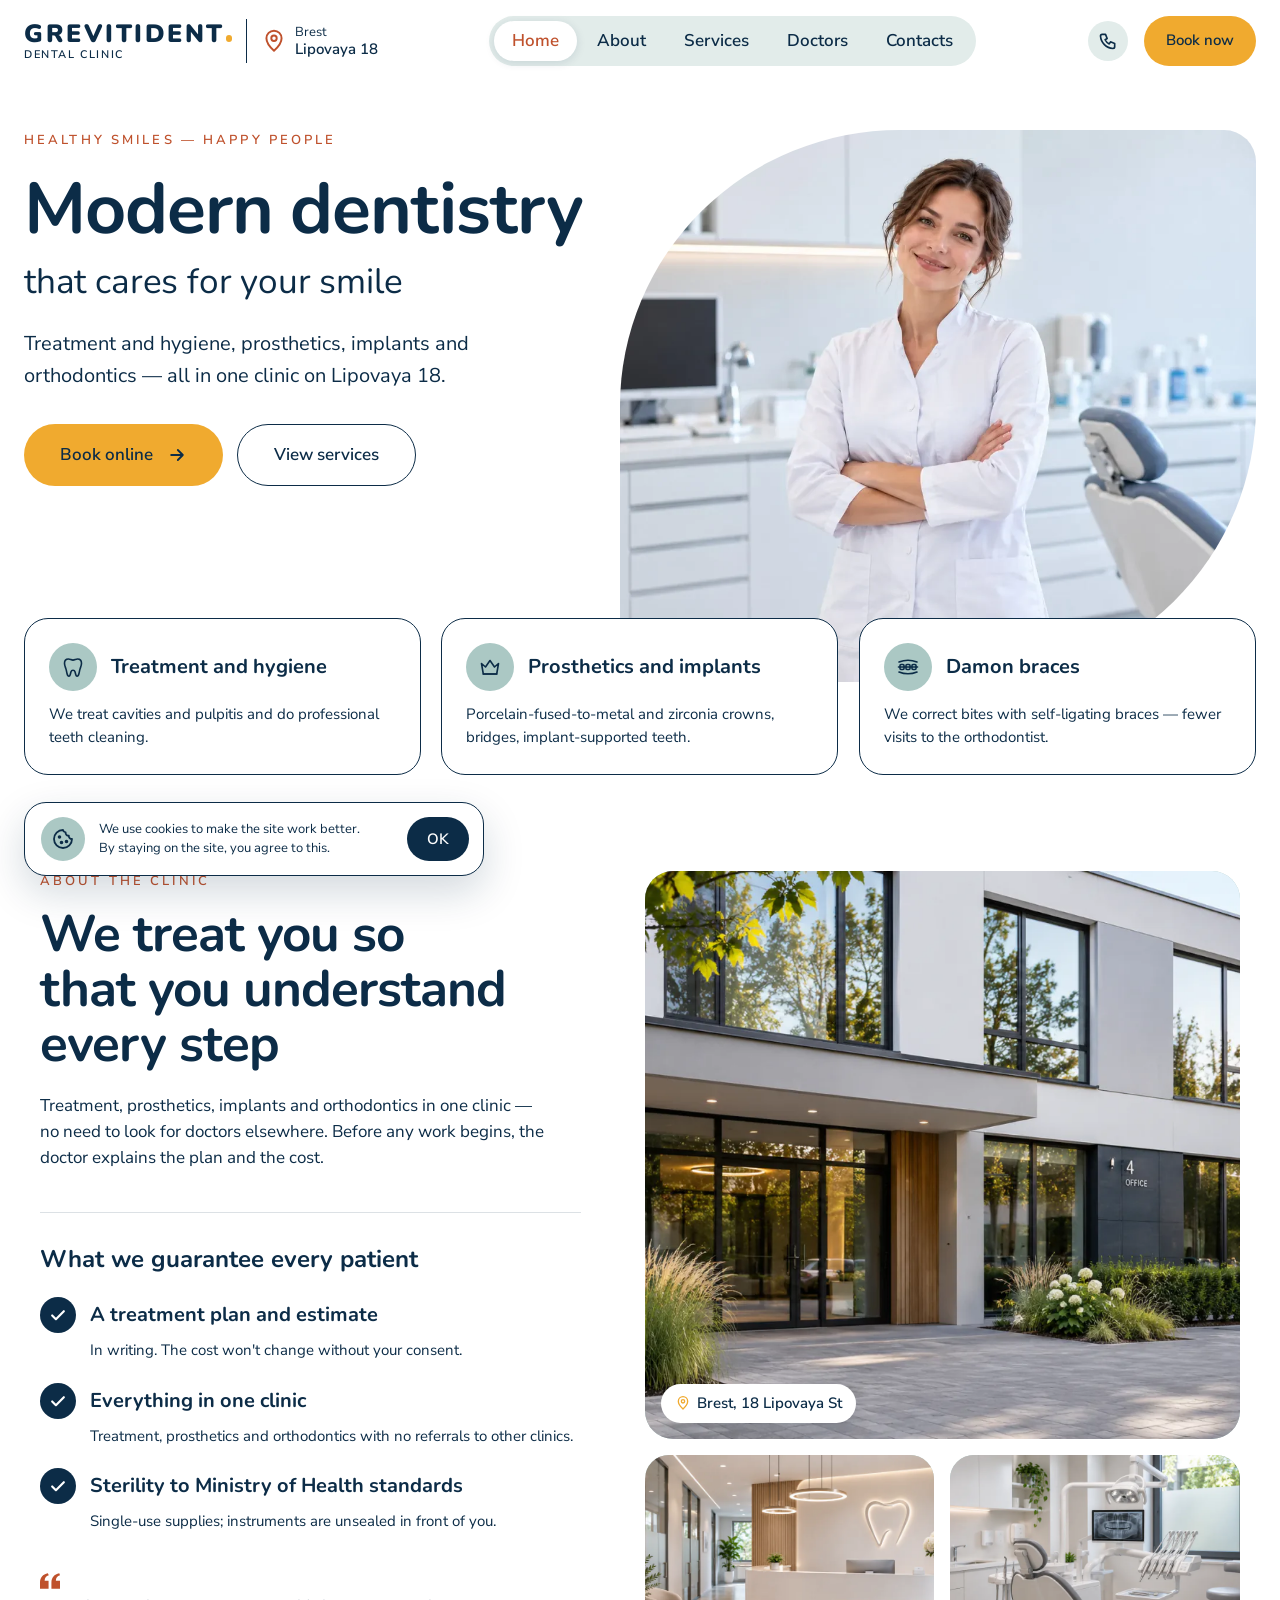
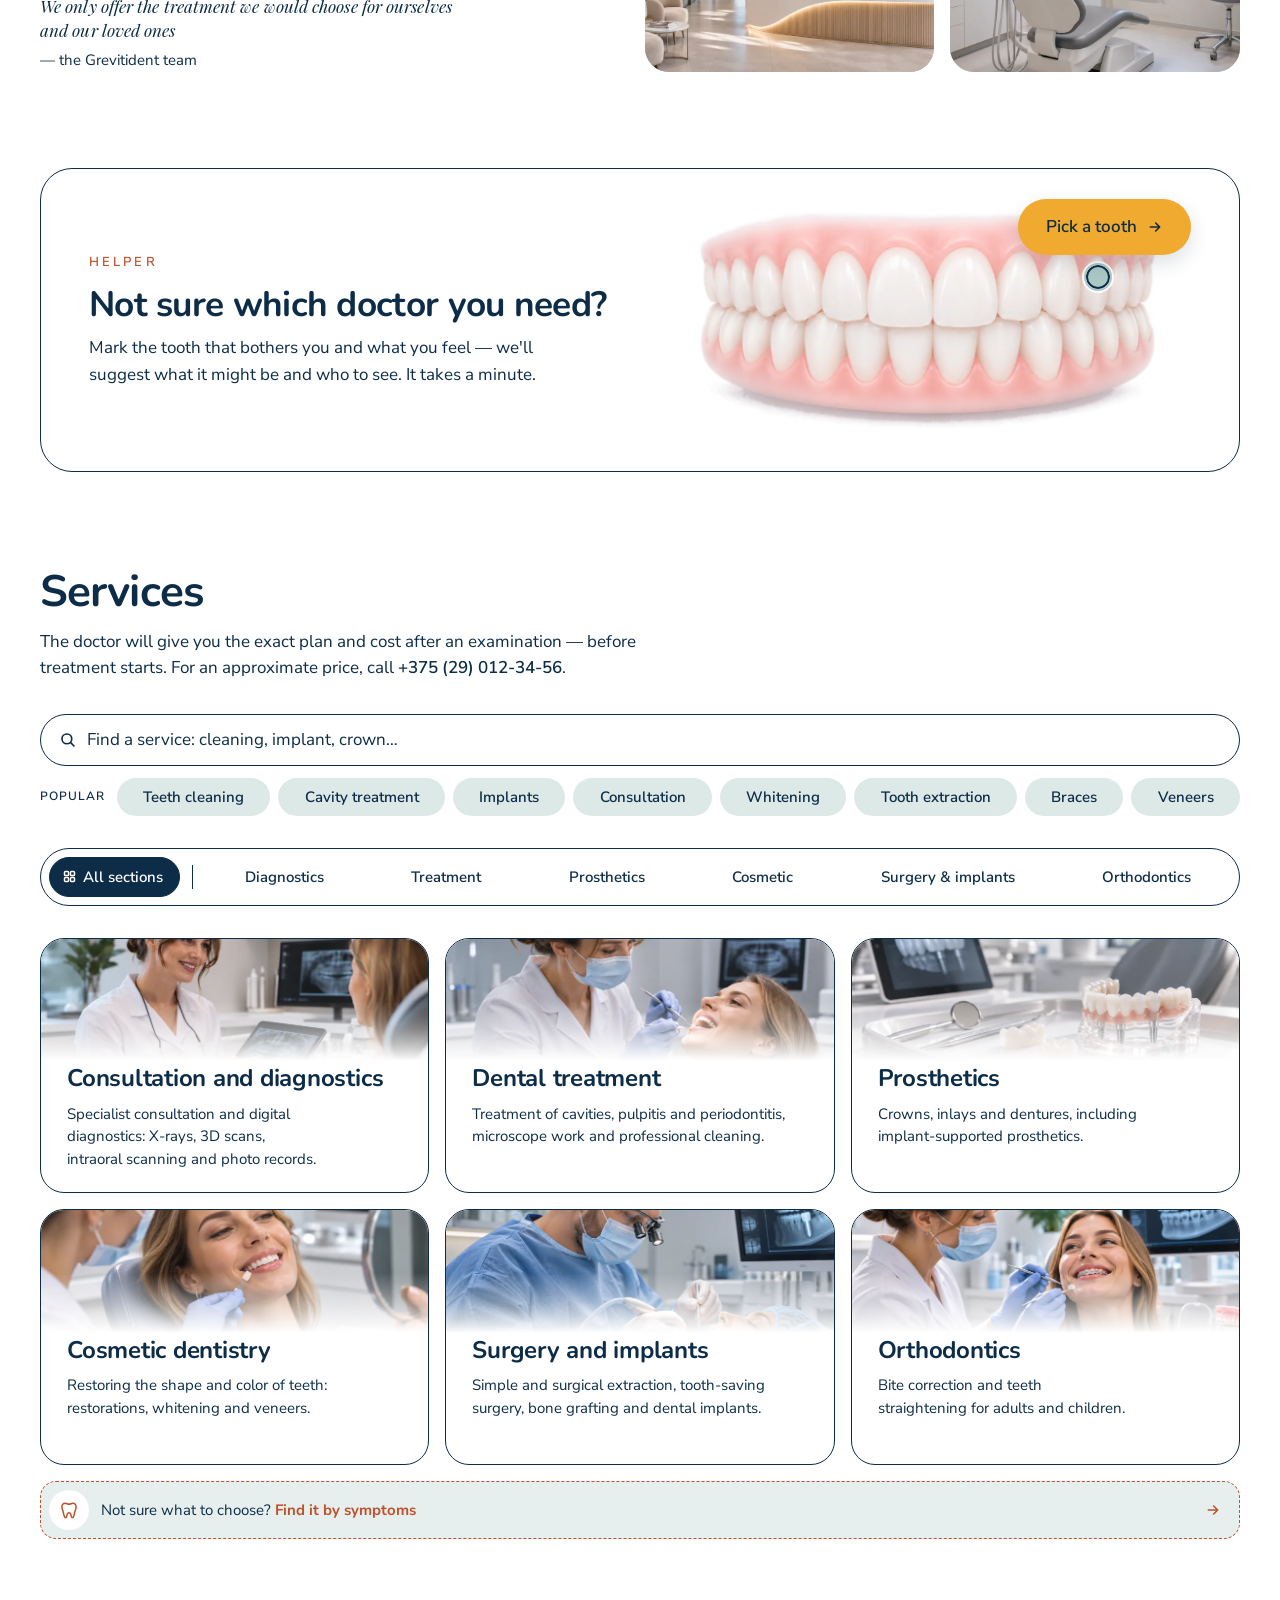
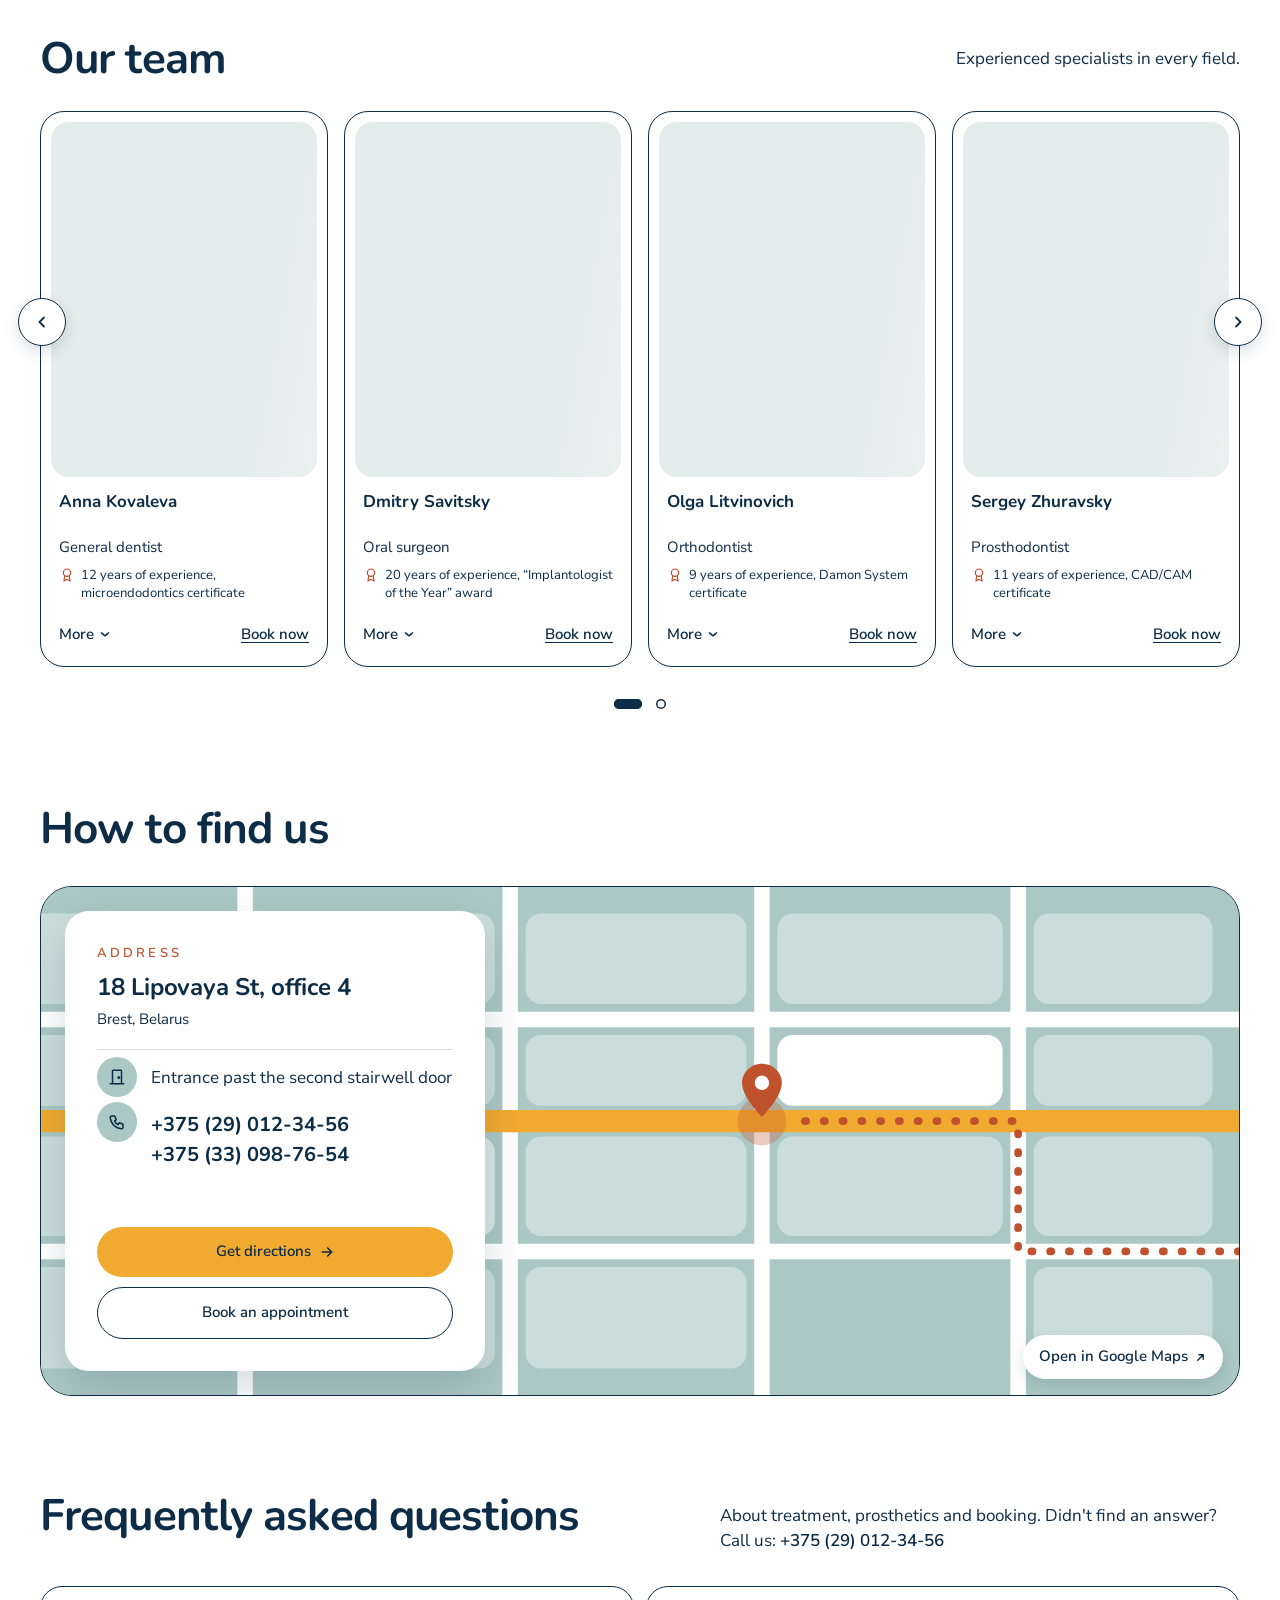
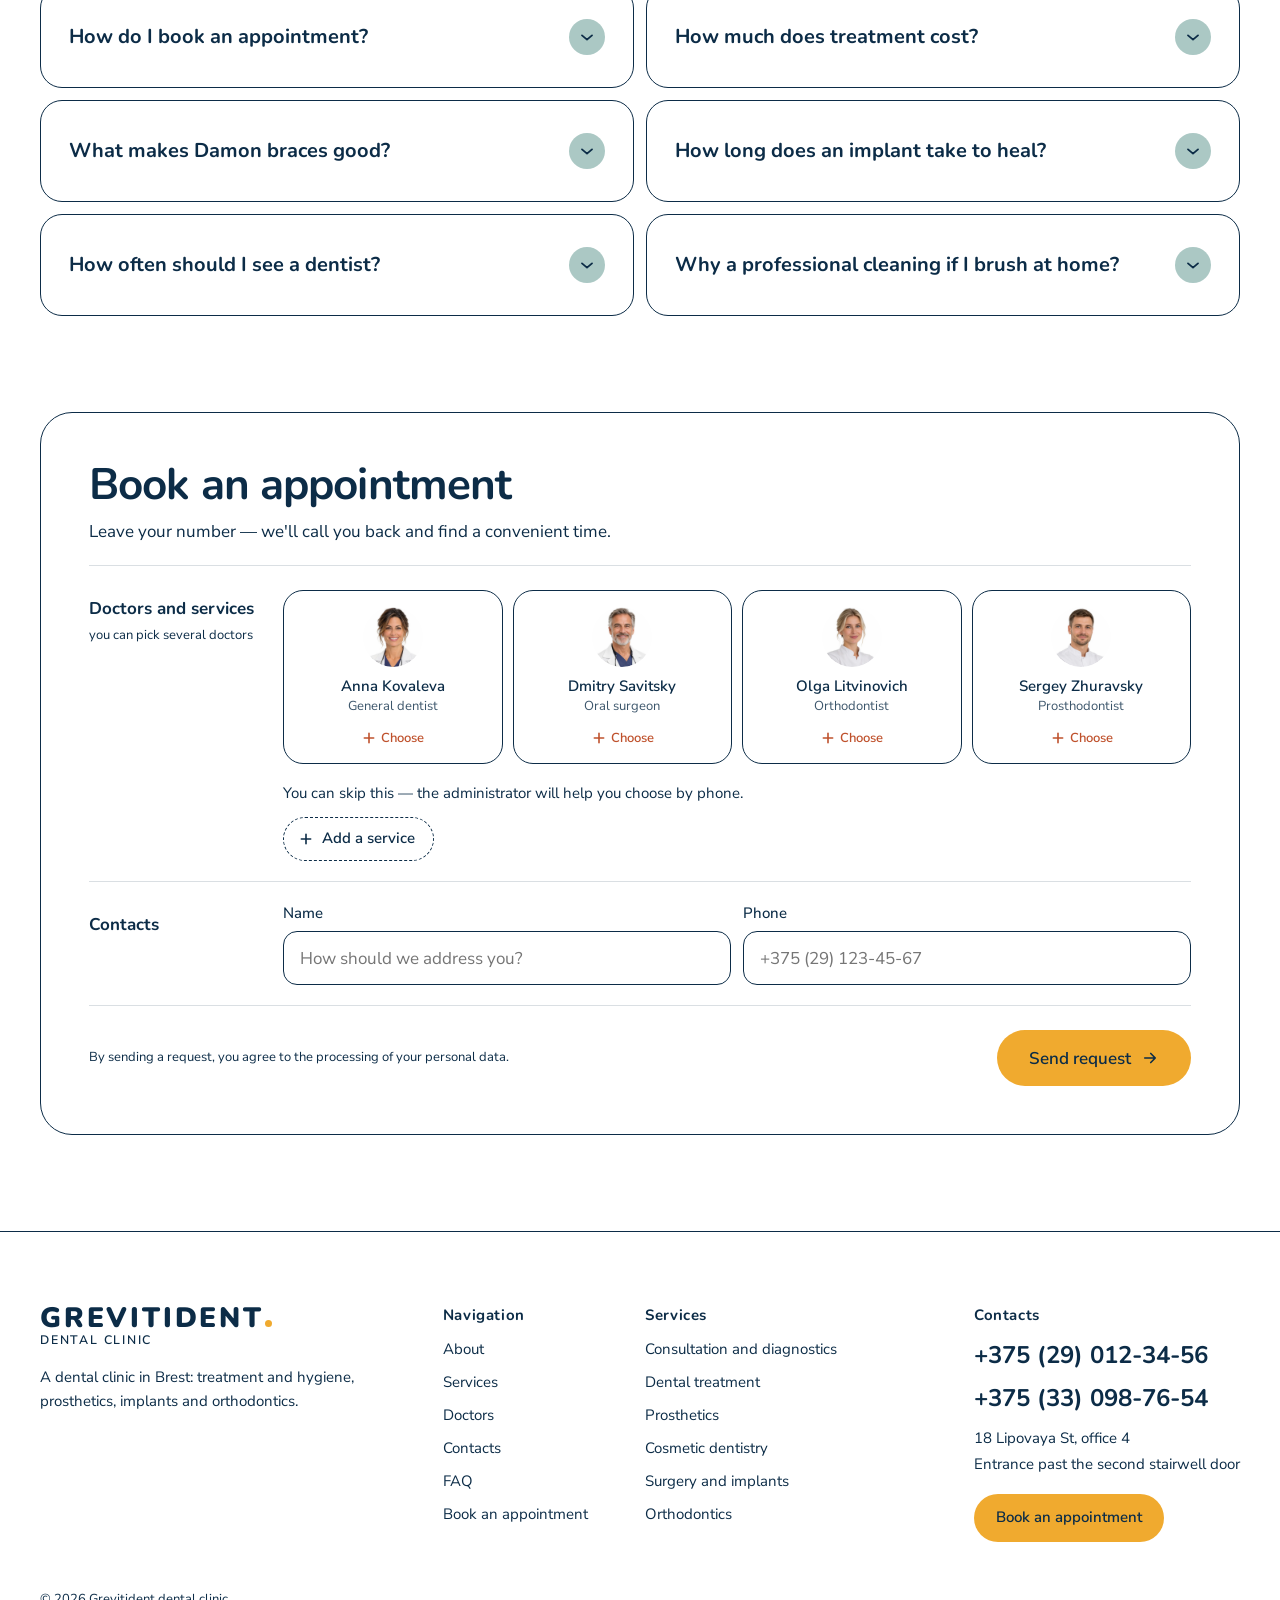
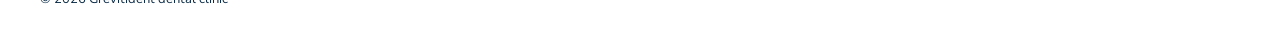
==== commit 3d71cb70: "Services: the removed doctor step's CSS goes too (step bar, doctor cards, «Назад»), and a duplicate " ====
--- a/en.html
+++ b/en.html
@@ -30,16 +30,16 @@
   // deferred scripts have run (or failed) by now: without main.js nothing would ever show the sections
   document.addEventListener('DOMContentLoaded', () => { if (!h.classList.contains('reveal-live')) h.classList.remove('reveal-on'); });
 }</script>
-<link rel="stylesheet" href="assets/css/style.css?v=20261127l">
+<link rel="stylesheet" href="assets/css/style.css?v=20261128b">
 <style>
   /* English-only fix, so style.css stays untouched: the short team lead hugged the right edge once it wrapped under
      the title (the long specs in the phone booking row get a soft hyphen in main-en.js instead) */
   @media (max-width: 760px) { .doctors__lead { margin-left: 0; } }
 </style>
-<script src="assets/js/header-en.js?v=20261124a" defer></script>
-<script src="assets/js/data-en.js?v=20261124a" defer></script>
-<script src="assets/js/form-en.js?v=20261124a" defer></script>
-<script src="assets/js/main-en.js?v=20261124a" defer></script>
+<script src="assets/js/header-en.js?v=20261124d" defer></script>
+<script src="assets/js/data-en.js?v=20261124d" defer></script>
+<script src="assets/js/form-en.js?v=20261124d" defer></script>
+<script src="assets/js/main-en.js?v=20261124d" defer></script>
 </head>
 <body>
 <a class="skip" href="#main">Skip to content</a>
@@ -56,7 +56,6 @@
   <symbol id="i-check" viewBox="0 0 24 24"><path d="M5 12.5l4.5 4.5L19 7.5"/></symbol>
   <symbol id="i-close" viewBox="0 0 24 24"><path d="M6 6l12 12M18 6L6 18"/></symbol>
   <symbol id="i-plus" viewBox="0 0 24 24"><path d="M12 5v14M5 12h14"/></symbol>
-  <symbol id="i-reset" viewBox="0 0 24 24"><path d="M4.5 12a7.5 7.5 0 1 0 2.2-5.3"/><path d="M4.5 4.5v4h4"/></symbol>
   <symbol id="i-ext" viewBox="0 0 24 24"><path d="M7 17L17 7M9 7h8v8"/></symbol>
   <symbol id="i-up" viewBox="0 0 24 24"><path d="M12 19V5M5.5 11.5L12 5l6.5 6.5"/></symbol>
   <symbol id="i-phone" viewBox="0 0 24 24"><path d="M5 4h4l2 5-2.5 1.5a11 11 0 0 0 5 5L15 13l5 2v4a2 2 0 0 1-2 2A16 16 0 0 1 3 6a2 2 0 0 1 2-2"/></symbol>
@@ -382,7 +381,7 @@
         <h2 class="title">Book an&nbsp;appointment</h2>
         <p class="book__lead">Leave your number&nbsp;— we'll call you back and find a&nbsp;convenient time.</p>
       </div>
-      <button type="button" class="book__reset" data-act="cart-reset" hidden><svg class="ic" width="16" height="16" stroke-width="2.2" aria-hidden="true"><use href="#i-reset"/></svg>Reset all</button>
+      <button type="button" class="book__reset" data-act="cart-reset" hidden><svg class="ic" width="14" height="14" stroke-width="2.6" aria-hidden="true"><use href="#i-close"/></svg>Reset all</button>
     </div>
     <div class="book__body">
       <form class="book__form" id="book-form" novalidate>
@@ -494,14 +493,14 @@
               <span class="jaw__side"><svg class="ic" width="14" height="14" stroke-width="2.4" aria-hidden="true"><use href="#i-back"/></svg>Right side</span>
               <span class="jaw__mid">Front view</span>
               <span class="jaw__side">Left side<svg class="ic" width="14" height="14" stroke-width="2.4" aria-hidden="true"><use href="#i-fwd"/></svg></span>
-              <button type="button" class="jaw__out" data-act="jaw-out" hidden><svg width="14" height="14" viewBox="0 0 24 24" fill="none" stroke="currentColor" stroke-width="2.4" stroke-linecap="round" aria-hidden="true"><circle cx="10.5" cy="10.5" r="6.5"/><path d="M15.5 15.5L20 20M7.5 10.5h6"/></svg>Whole chart</button>
-            </div>
+                          </div>
             <div class="jaw__view">
               <div class="jaw__map" id="jaw-map">
                 <img class="jaw__img" src="assets/img/teeth.webp?v=2" alt="Tooth chart: upper and lower jaw" loading="lazy">
               </div>
             </div>
           </div>
+          <button type="button" class="jaw__zoom" data-act="jaw-zoom" aria-pressed="false"><svg width="16" height="16" viewBox="0 0 24 24" fill="none" stroke="currentColor" stroke-width="2.4" stroke-linecap="round" aria-hidden="true"><circle cx="10.5" cy="10.5" r="6.5"/><path d="M15.5 15.5L20 20M7.5 10.5h6"/><path class="jaw__zoom-plus" d="M10.5 7.5v6"/></svg><span class="jaw__zoom-t">Zoom in</span></button>
           <span class="jaw__hint" id="tooth-hint" aria-live="polite"></span>
           <span class="jaw__note">The chart is shown the way the doctor sees you: your right side is&nbsp;on&nbsp;the left, your left side is&nbsp;on&nbsp;the right.</span>
         </div>
--- a/assets/css/style.css
+++ b/assets/css/style.css
@@ -114,7 +114,7 @@
 .hdr__call:not([href]) { display: none !important; }
 
 @keyframes fadeIn { from { opacity: 0; } to { opacity: 1; } }
-@keyframes stepIn { from { opacity: 0; transform: translateY(18px); } to { opacity: 1; transform: none; } }
+@keyframes stepIn { from { opacity: 0; transform: translateY(8px); } }
 @keyframes panelIn { from { opacity: 0; transform: scale(.97); } to { opacity: 1; transform: none; } }
 @keyframes pageIn { from { opacity: 0; transform: translateX(12px); } to { opacity: 1; transform: none; } }
 @keyframes popIn { from { opacity: 0; transform: translateY(12px) scale(.97); } to { opacity: 1; transform: none; } }
@@ -226,9 +226,9 @@
 a, button, summary, label { -webkit-tap-highlight-color: transparent; }
 @media (hover: none) {
   button, .btn, .chip, summary { -webkit-user-select: none; user-select: none; -webkit-touch-callout: none; }
-  .btn:active, .chip:active, .sym-chip:active, .svc-card:active, .doc-card:not(.doc-card--none):active, .book-doc:active,
+  .btn:active, .chip:active, .sym-chip:active, .svc-card:active, .book-doc:active,
   .hint__doc.is-pick:active, .bk__pill:active, .add-svc:active, .to-top:active, .svc-unsure:active { scale: .97; }
-  .svc-row__check:active .box, .visit__x:active, .visit__drop:active, .wiz__btn:active .num { scale: .9; }
+  .svc-row__check:active .box, .visit__x:active, .visit__drop:active { scale: .9; }
   .faq summary:active .faq__ic, .doc__toggle:active, .nav__link:active, .promise__btn:active { opacity: .7; }
 }
 
@@ -661,30 +661,7 @@
 .panel-h:focus { outline: none; }
 .panel-hint { margin-left: auto; font-size: var(--fs-m); color: var(--muted); }
 
-/* step bar: numbers joined by a line, done steps tinted, the current one dark */
-#svc-steps { scroll-margin-top: calc(var(--hdr-h) + 90px); }
-.wiz { margin: 0; padding: 14px 20px; list-style: none; display: flex; align-items: center; gap: 12px; background: var(--white); border-radius: 20px; }
-.wiz__item { display: flex; align-items: center; gap: 12px; flex: 1 1 0; min-width: 0; }
-.wiz__item:last-child { flex: none; position: relative; }
-/* something booked while on steps 1–2: step 3 calls — its circle pulses Yellow and «Ваша запись · N» stands above it
-   (main.js renderServices) */
-/* the same colours as the helper's steps: current Navy with a Yellow halo, done Navy with a tick, ahead an outline */
-.wiz__item:not(:last-child)::after { content: ""; flex: 1; min-width: 16px; height: 2px; border-radius: 2px; background: rgba(12, 44, 71, .2); }
-.wiz__item.is-done:not(:last-child)::after { background: var(--ink); }
-.wiz__btn { display: inline-flex; align-items: center; gap: 10px; padding: 4px 6px 4px 4px; border: none; border-radius: 999px; background: none; color: var(--muted); font-size: var(--fs-m); font-weight: 600; white-space: nowrap; cursor: pointer; -webkit-tap-highlight-color: transparent; transition: color .15s; }
-.wiz__btn .num { width: 32px; height: 32px; color: var(--ink); background: var(--white); box-shadow: inset 0 0 0 2px rgba(12, 44, 71, .35); transition: background-color .15s, color .15s, box-shadow .15s; }
-.wiz__btn .num .ic { display: none; }
-@media (hover: hover) { .wiz__btn:hover { color: var(--ink); } }
-@media (hover: hover) { .wiz__btn:hover .num { box-shadow: inset 0 0 0 2px var(--accent); } }
-.wiz__item.is-done .wiz__btn { color: var(--ink); }
-.wiz__item.is-done .num { background: var(--ink); color: var(--white); box-shadow: none; }
-.wiz__item.is-done .num .ic { display: block; }
-.wiz__item.is-done .wiz__n { display: none; }
-.wiz__btn[aria-current="step"] { color: var(--ink); }
-.wiz__btn[aria-current="step"] .num { background: var(--ink); color: var(--white); box-shadow: 0 0 0 5px rgba(240, 170, 47, .35); }
-
 .svc-step { display: flex; flex-direction: column; gap: 14px; animation: stepIn .3s var(--ease-out) both; }
-@keyframes stepIn { from { opacity: 0; transform: translateY(8px); } }
 
 #pick-svc { scroll-margin-top: calc(var(--hdr-h) + 90px); }
 /* two columns of their own (main.js): an opened row grows only its column, not the row beside it (user, 2026-11-23);
@@ -733,41 +710,15 @@
 .more-wide .ic { display: block; transition: transform .25s; }
 .more-wide[aria-expanded="true"] .ic { transform: rotate(180deg); }
 
-#pick-doctor { scroll-margin-top: calc(var(--hdr-h) + 90px); }
-#pick-doctor .panel-h { flex: none; white-space: nowrap; }
-.doc-pick__who { margin-left: auto; min-width: 0; text-align: right; font-size: var(--fs-m); line-height: 1.4; color: var(--muted); text-wrap: balance; }
-/* horizontal cards; a lone doctor stretches across the step */
-.doc-pick__grid { display: grid; grid-template-columns: repeat(auto-fit, minmax(min(100%, 320px), 1fr)); gap: 12px; }
-.doc-card { position: relative; display: flex; align-items: center; gap: 18px; width: 100%; text-align: left; padding: 10px 22px 10px 10px; border-radius: 20px; border: 2px solid var(--line); background: var(--white); color: var(--ink); cursor: pointer; transition: transform .15s ease, box-shadow .15s ease, border-color .15s ease; -webkit-user-select: none; user-select: none; -webkit-tap-highlight-color: transparent; }
-.doc-card[aria-pressed="true"] { border-color: var(--accent); }
-@media (hover: hover) { .doc-card:hover { transform: translateY(-3px); box-shadow: 0 10px 22px rgba(12, 44, 71, .12); } }
-@media (hover: hover) { .doc-card[aria-pressed="false"]:hover { border-color: var(--accent); } }
-/* diagnostics without a consultation: a note in the card's shape, not a choice */
-.doc-card--none { box-sizing: border-box; border-style: dashed; cursor: default; -webkit-user-select: text; user-select: text; }
-@media (hover: hover) { .doc-card--none:hover { transform: none; box-shadow: none; } }
-.doc-card--none .doc-card__av { color: var(--ink); }
-.doc-card__av { overflow: hidden; flex: none; width: 96px; aspect-ratio: 3 / 4; border-radius: 14px; background: var(--tint); color: var(--ink); display: flex; align-items: center; justify-content: center; font-family: var(--f-head); font-weight: 700; font-size: var(--fs-3xl); transition: background-color .2s, color .2s; }
-.doc-card[aria-pressed="true"] .doc-card__av { background: var(--ink); color: var(--white); }
-.doc-card__av:has(.av-img), .doc-card[aria-pressed="true"] .doc-card__av:has(.av-img) { background: #FFFFFF; }
-.doc-card__av svg { display: block; opacity: .55; }
-.doc-card__text { flex: 1; min-width: 0; display: flex; flex-direction: column; gap: 4px; line-height: 1.3; }
-.doc-card__name { font-family: var(--f-head); font-weight: 700; font-size: var(--fs-l); }
-.doc-card__sub { font-size: var(--fs-m); color: var(--muted); }
-.doc-card__tick { flex: none; width: 30px; height: 30px; box-sizing: border-box; border-radius: 50%; background: var(--ink); color: var(--white); display: flex; align-items: center; justify-content: center; }
-.doc-card__tick .ic { display: block; }
-.doc-card[aria-pressed="false"] .doc-card__tick { background: none; border: 1.5px solid var(--line); }
-.doc-card[aria-pressed="false"] .doc-card__tick .ic { visibility: hidden; }
-
-
 .svc-nav { display: flex; flex-wrap: wrap; align-items: center; gap: 12px 16px; padding-top: 22px; border-top: 1px solid var(--line); }
 .svc-nav__info { flex: 1 1 auto; min-width: 0; font-size: var(--fs-m); color: var(--muted); text-wrap: pretty; }
-.svc-nav__back, .svc-nav__next, .svc-nav__more { flex: none; gap: 10px; min-height: 52px; padding: 0 26px; font-size: var(--fs-m); }
+.svc-nav__next, .svc-nav__more, .svc-nav__reset { flex: none; gap: 10px; min-height: 52px; padding: 0 26px; font-size: var(--fs-m); }
 .svc-nav__more { gap: 8px; padding: 0 22px; }
 .svc-nav__more-s { display: none; }
-.svc-nav__back { padding-left: 18px; }
 .svc-nav .ic { display: block; }
-.svc-nav__reset { flex: none; display: inline-flex; align-items: center; gap: 6px; min-height: 40px; padding: 0 14px; border: none; border-radius: 999px; background: none; color: var(--ink); font: inherit; font-size: var(--fs-m); font-weight: 600; cursor: pointer; transition: color .15s; }
-@media (hover: hover) { .svc-nav__reset:hover { color: var(--accent-ink); } }
+/* «Сбросить всё»: a pill like «Ещё услуга» beside it, a ✕ and Terracotta — it takes things away (user, 2026-11-24) */
+.svc-nav__reset { display: inline-flex; align-items: center; justify-content: center; gap: 8px; padding: 0 22px; border: 1.5px solid var(--accent-ink); border-radius: 999px; background: var(--white); color: var(--accent-ink); font: inherit; font-size: var(--fs-m); font-weight: 600; cursor: pointer; transition: background-color .15s; }
+@media (hover: hover) { .svc-nav__reset:hover { background: rgba(191, 81, 44, .08); color: var(--accent-ink); } }
 
 /* phone (user, 2026-11-20: pick a section at once, without scrolling): the sections are a list of rows — a small
    photo at the side, the name, a chevron — with the descriptions hidden; the open section's head is a short photo
@@ -805,28 +756,15 @@
   .svc-bar__ph { display: block; flex: none; width: 44px; height: 44px; border-radius: 12px; overflow: hidden; }
   .svc-bar__ph img { display: block; width: 100%; height: 100%; object-fit: cover; }
   .svc-bar__tab[aria-pressed="true"] { background: var(--ink); color: var(--white); }
-  .wiz__btn { flex-direction: column; gap: 6px; padding: 0; font-size: var(--fs-s); }
-  .wiz__item { align-items: flex-start; }
-  .wiz__item:not(:last-child)::after { margin-top: 15px; }
-  /* aligned with the circle the badge would stick 37 px out of the steps bar at 390: back to the right edge */
 }
 @media (max-width: 480px) {
   .svc-row__content { padding: 0 16px 18px 20px; }
-  #pick-doctor .panel-label { flex-wrap: wrap; gap: 4px 12px; }
-  .doc-pick__who { flex-basis: 100%; margin-left: 0; text-align: left; }
-  .doc-card { gap: 14px; padding-right: 16px; }
-  .doc-card__av { width: 72px; }
-  /* the count and «Сбросить всё» share the first row, the buttons the second */
-  .svc-nav__info { flex: 1 1 calc(100% - 160px); order: -2; }
-  /* nothing chosen (no «Сбросить всё»): the line takes the row, «К записи» goes under it — beside it the line broke
-     into four */
-  .svc-nav:not(:has(.svc-nav__reset:not([hidden]))) .svc-nav__info { flex-basis: 100%; }
-  .svc-nav__reset { order: -1; }
+  /* the count takes the first row, «Сбросить всё» and «Ещё услуга» share the second (two equal pills), «К записи» the
+     third; nothing chosen, the count and «К записи» only */
+  .svc-nav__info { flex-basis: 100%; }
   .svc-nav__info:empty { display: none; }
-  /* «Назад» fills its row up to the right edge, as the button under it (user, 2026-11-23) */
-  .svc-nav__back, .svc-nav__next, .svc-nav__more { flex: 1 1 auto; }
-  /* «Ещё услуга»: the long label and «К записи» don't fit one row */
-  .svc-nav__more { padding: 0 14px; }
+  .svc-nav__next, .svc-nav__more, .svc-nav__reset { flex: 1 1 auto; }
+  .svc-nav__reset, .svc-nav__more { flex-basis: calc(50% - 8px); padding: 0 12px; }
   .svc-nav__more-l { display: none; }
   .svc-nav__more-s { display: inline; }
 }
@@ -900,6 +838,7 @@
 .add-svc { align-self: flex-start; display: inline-flex; align-items: center; gap: 8px; min-height: 44px; padding: 0 18px 0 14px; border: 1.5px dashed var(--line); border-radius: 999px; background: none; color: var(--ink); font: inherit; font-size: var(--fs-m); font-weight: 600; cursor: pointer; transition: border-color .15s, color .15s; }
 @media (hover: hover) { .add-svc:hover { border-color: var(--accent-ink); color: var(--accent-ink); } }
 .add-svc .ic { display: block; }
+.add-svc__s { display: none; }
 /* «Добавить услугу» opens this menu of the sections first (main.js openCatMenu), a floating card under the button */
 .cat-menu { position: fixed; z-index: 45; box-sizing: border-box; width: 300px; max-width: calc(100vw - 16px); display: flex; flex-direction: column; gap: 2px; padding: 8px; border: 1px solid var(--line); border-radius: 22px; background: var(--white); box-shadow: 0 20px 44px rgba(12, 44, 71, .2); animation: dropIn .18s ease both; }
 .cat-menu__h { padding: 6px 10px 8px; font-size: var(--fs-xs); font-weight: 600; letter-spacing: .06em; text-transform: uppercase; color: var(--muted); }
@@ -971,8 +910,8 @@
 /* the digit is centred by its own height (cap height to baseline), not by the font's line box, whose ascent and
    descent differ: by the line box it sat a pixel off on some screens (Windows at 125 %) */
 .hstep__n { line-height: 1; text-box: trim-both cap alphabetic; }
-/* the same for every number in a circle: the step numbers in Services, the corner count, «+N», the tooth numbers */
-.wiz__n, .bk__n, .visit__all-n, .tooth__n > span { display: block; line-height: 1; text-box: trim-both cap alphabetic; }
+/* the same for every number in a circle: the corner count, «+N», the tooth numbers */
+.bk__n, .visit__all-n, .tooth__n > span { display: block; line-height: 1; text-box: trim-both cap alphabetic; }
 .hstep__check { display: none; color: var(--white); }
 .hstep.is-done .hstep__dot { background: var(--ink); border-color: var(--ink); }
 .hstep.is-done .hstep__check { display: block; }
@@ -1228,14 +1167,16 @@
   /* step 3: small photos, no experience line, tighter type; the first-visit list (the same for every answer) and the
      direction row go, so the step fits the screen without scrolling (user, 2026-11-23) */
   .hint__visit, .hint__row, .hint:has(.hint__note) .hint__disclaimer { display: none; }
-  .hint { gap: 10px; }
+  /* the spacing grows with the room the body has (its content box, cqh; user, 2026-11-24: «дадим подышать»): the
+     short tier keeps the old tight values, a tall phone gets 32 px between the blocks, a roomier card and a 56 px photo */
+  .hint { gap: clamp(8px, (100cqh - 380px) / 4, 32px); margin-top: clamp(0px, (100cqh - 400px) / 4, 22px); }
   .hint__note { padding: 8px 12px; font-size: var(--fs-m); }
-  .hint__answer { padding: 14px; gap: 6px; border-radius: 20px; }
+  .hint__answer { padding: clamp(12px, (100cqh - 360px) / 8, 22px); gap: clamp(6px, (100cqh - 380px) / 8, 14px); border-radius: 20px; }
   .hint__answer-v { font-size: var(--fs-xl); }
   .hint__pick-note { margin-top: -4px; font-size: var(--fs-m); }
-  .hint__docs { gap: 8px; }
-  .hint__doc { gap: 12px; padding: 6px 12px 6px 6px; border-radius: 16px; }
-  .hint__doc-ph { width: 40px; aspect-ratio: 1 / 1; border-radius: 10px; font-size: var(--fs-m); }
+  .hint__docs { gap: clamp(8px, (100cqh - 400px) / 10, 12px); }
+  .hint__doc { gap: clamp(12px, (100cqh - 400px) / 8, 16px); padding: clamp(6px, (100cqh - 420px) / 10, 10px) 12px clamp(6px, (100cqh - 420px) / 10, 10px) clamp(6px, (100cqh - 420px) / 10, 10px); border-radius: 16px; }
+  .hint__doc-ph { width: clamp(40px, (100cqh - 300px) / 5, 56px); aspect-ratio: 1 / 1; border-radius: 10px; font-size: var(--fs-m); }
   .hint__doc-ph img { object-position: 50% 0; }
   .hint__doc-name { font-size: var(--fs-m); }
   .hint__doc-spec { font-size: var(--fs-m); }
@@ -1244,9 +1185,9 @@
   .hint__visit .bullets li { font-size: var(--fs-m); line-height: 1.4; }
   .hint__more { gap: 8px; }
   .hint__row { padding-bottom: 8px; font-size: var(--fs-m); }
-  .hint__sec { gap: 6px; }
+  .hint__sec { gap: clamp(6px, (100cqh - 380px) / 8, 14px); }
   /* the likely services in a run, not one per line */
-  .hint__sec .bullets { flex-direction: row; flex-wrap: wrap; gap: 2px 16px; }
+  .hint__sec .bullets { flex-direction: row; flex-wrap: wrap; gap: clamp(2px, (100cqh - 400px) / 12, 10px) 16px; }
   .hint__sec .bullets li { font-size: var(--fs-m); line-height: 1.4; }
   .hint__sec .bullets li::before { margin-top: 7px; }
   .hint__disclaimer { font-size: var(--fs-xs); }
@@ -1266,10 +1207,14 @@
   .sym-chip { min-height: 32px; padding: 0 11px; font-size: var(--fs-m); }
   .hint__row, .hint__disclaimer { display: none; }
   .hint__note { font-size: var(--fs-s); }
-  .hint__answer { padding: 12px; }
-  .hint { gap: 8px; }
   .hint__doc { padding: 4px 10px 4px 4px; }
   .hint__doc-ph { width: 32px; border-radius: 8px; }
+} }
+/* the shortest (360×640 with the bars): a wisdom tooth's note and two doctors ran 19 px past the body */
+@media (max-width: 640px) { @container (max-height: 400px) {
+  .hint { gap: 6px; }
+  .hint__answer { padding: 10px 12px; gap: 4px; }
+  .hint__doc { padding: 2px 10px 2px 2px; }
 } }
 @media (max-width: 480px) {
   .jaw__sides { font-size: var(--fs-xs); }
@@ -1383,6 +1328,8 @@
 }
 /* phone: all doctors of the tab in one swipeable row instead of pages */
 @media (max-width: 640px) {
+  /* one line (user, 2026-11-24): the text is ~22 em wide, so the size follows the screen — 16 px at 390, 13 at 320 */
+  .doctors__lead { margin-left: 0; font-size: clamp(13px, (100vw - 2 * var(--gutter)) / 22.4, var(--fs-l)); white-space: nowrap; }
   .doc-grid { display: flex; gap: 12px; overflow-x: auto; scroll-snap-type: x mandatory; scroll-padding: 0 var(--gutter); margin: 0 calc(-1 * var(--gutter)); padding: 4px var(--gutter) 12px; scrollbar-width: none; overscroll-behavior-x: contain; }
   .doc-grid::-webkit-scrollbar { display: none; }
   /* two small cards on screen and the edge of a third (user, 2026-11-23: big photos made no sense on a phone);
@@ -1396,8 +1343,9 @@
   .doc__name { font-size: var(--fs-m); }
   .doc__spec { min-height: 0; font-size: var(--fs-s); }
   .doc__exp { display: none; }
-  .doc__foot { flex-direction: column; align-items: flex-start; gap: 16px; padding: 0 6px; }
-  .doc__book { margin-left: 0; }
+  .doc__foot { flex-direction: column; align-items: flex-start; gap: 16px; padding: 0 6px; min-height: 0; }
+  /* «Записаться» first, so «Подробнее» is always the bottom line, level on every card (nurses have no «Записаться») */
+  .doc__book { margin-left: 0; order: -1; }
   .doc__toggle::after, .doc__book::after { inset: -8px -6px; }
   .doc:hover { transform: none; box-shadow: 0 0 0 0 rgba(12, 44, 71, 0), 0 0 0 0 rgba(12, 44, 71, 0); }
   .doc.is-open, .doc.is-open:hover { box-shadow: 0 0 0 1.5px var(--ink), 0 0 0 0 rgba(12, 44, 71, 0); }
@@ -1532,8 +1480,8 @@
 .book__head { display: flex; align-items: flex-start; justify-content: space-between; gap: 16px; }
 .book__titles { display: flex; flex-direction: column; gap: 10px; }
 .book__lead { margin: 0; color: var(--muted); font-size: var(--fs-l); }
-.book__reset { flex: none; display: inline-flex; align-items: center; gap: 8px; min-height: 40px; padding: 0 16px; border: 1.5px solid var(--line); border-radius: 999px; background: var(--white); color: var(--ink); font: inherit; font-size: var(--fs-m); font-weight: 600; cursor: pointer; transition: border-color .15s, color .15s; }
-@media (hover: hover) { .book__reset:hover { border-color: var(--accent-ink); color: var(--accent-ink); } }
+.book__reset { flex: none; display: inline-flex; align-items: center; gap: 8px; min-height: 40px; padding: 0 16px; border: 1.5px solid var(--accent-ink); border-radius: 999px; background: var(--white); color: var(--accent-ink); font: inherit; font-size: var(--fs-m); font-weight: 600; cursor: pointer; transition: border-color .15s, color .15s; }
+@media (hover: hover) { .book__reset:hover { background: rgba(191, 81, 44, .08); } }
 .book__reset .ic { display: block; }
 /* phones: «Сбросить всё» sits under the list (below the doctor tiles), not under the title, where appearing with the
    first doctor pushed the whole form down */
@@ -1563,11 +1511,16 @@
    (phones) keeps them right under their card */
 @media (min-width: 481px) {
   .book__v .visits .vpick-li { grid-column: 1 / -1; order: 1; }
-  /* the ✕ sits on the photo's corner, so the name has the card's whole width (in four 220 px columns it had 96 px and
-     every name wrapped) */
-  .book__v .visit__head { position: relative; }
-  .book__v .visit__drop { position: absolute; top: -6px; left: 26px; width: 24px; height: 24px; box-shadow: 0 0 0 2px var(--tint); }
-  .book__v .visit__drop .ic { width: 12px; height: 12px; }
+  /* a chosen doctor's card is laid out like the tile it replaces: the round photo in the middle, the name and the
+     speciality under it, centred, the ✕ in the top right corner (user, 2026-11-24; beside the name the ✕ left it
+     96 px in four 220 px columns, and on the photo it looked out of place) */
+  .book__v .visit { position: relative; padding-top: 16px; }
+  .book__v .visit__head { flex-direction: column; gap: 10px; text-align: center; }
+  .book__v .visit .av { width: 60px; height: 60px; }
+  .book__v .visit__who { flex: none; align-items: center; }
+  .book__v .visit__drop { position: absolute; top: 8px; right: 8px; }
+  .book__v .visit__none { text-align: center; }
+  .book__v .visit__more { align-self: center; }
 }
 
 /* the doctors' row: a slot per doctor; not chosen — a tile (photo above the name, «+ Выбрать»), chosen — their card
@@ -1624,6 +1577,11 @@
   .book__head { flex-direction: column; }
   .book__head .book__reset { display: none; }
   .book__reset--list { display: inline-flex; }
+  /* «Сбросить всё» and «Ещё услуга» share one row, two equal pills, «Сбросить всё» on the left as in Services (user,
+     2026-11-24): first in the markup (main.js), not by `order`, or Tab and screen readers go right to left */
+  .book__list-acts > * { flex: 1 1 0; justify-content: center; min-height: 44px; padding: 0 12px; }
+  .book__list-acts .add-svc__l { display: none; }
+  .book__list-acts .add-svc__s { display: inline; }
   /* the doctors as one row of round photos (main.js; user, 2026-11-23: the four tiles made the form look heavy):
      a tap chooses one — an Orange ring and a Navy tick — and their card comes under the row */
   .book-pick { display: grid; grid-template-columns: repeat(4, minmax(0, 1fr)); }
@@ -1644,6 +1602,8 @@
   .book-pick__doc .av { width: 52px; height: 52px; }
   .book-pick__spec { font-size: var(--fs-xs); }
   .book-pick__name { display: none; }
+  /* the two pills under the cards keep one line each */
+  .book__list-acts > * { gap: 6px; padding: 0 8px; font-size: var(--fs-s); }
 }
 
 /* ===== Footer ===== */
@@ -1702,7 +1662,9 @@
 .bk__pop { box-sizing: border-box; width: 400px; max-width: 100%; max-height: min(70vh, 640px); display: flex; flex-direction: column; background: var(--white); color: var(--ink); border: 1px solid var(--line); border-radius: 24px; box-shadow: 0 24px 60px rgba(12, 44, 71, .28); animation: popIn .25s var(--ease-out) both; transform-origin: 100% 100%; }
 .bk__head { display: flex; align-items: center; justify-content: space-between; gap: 12px; padding: 16px 16px 12px 22px; }
 .bk__title { font-family: var(--f-head); font-weight: 700; font-size: var(--fs-xl); }
-.bk__close { flex: none; width: 36px; height: 36px; padding: 0; border: none; border-radius: 50%; background: var(--tint); color: var(--ink); display: grid; place-items: center; cursor: pointer; }
+.bk__close { flex: none; width: 36px; height: 36px; padding: 0; border: none; border-radius: 50%; background: var(--tint); color: var(--ink); display: grid; place-items: center; cursor: pointer; transition: color .15s; }
+/* the same Terracotta as the doctor's ✕ below it */
+@media (hover: hover) { .bk__close:hover { color: var(--accent-ink); } }
 .bk .ic { display: block; }
 /* a few px of room inside the scroller, which clips: an outlined card's edge (.is-picking) was cut at the top */
 .bk__list { flex: 1 1 auto; min-height: 0; overflow-y: auto; overscroll-behavior: contain; padding: 3px 12px; }
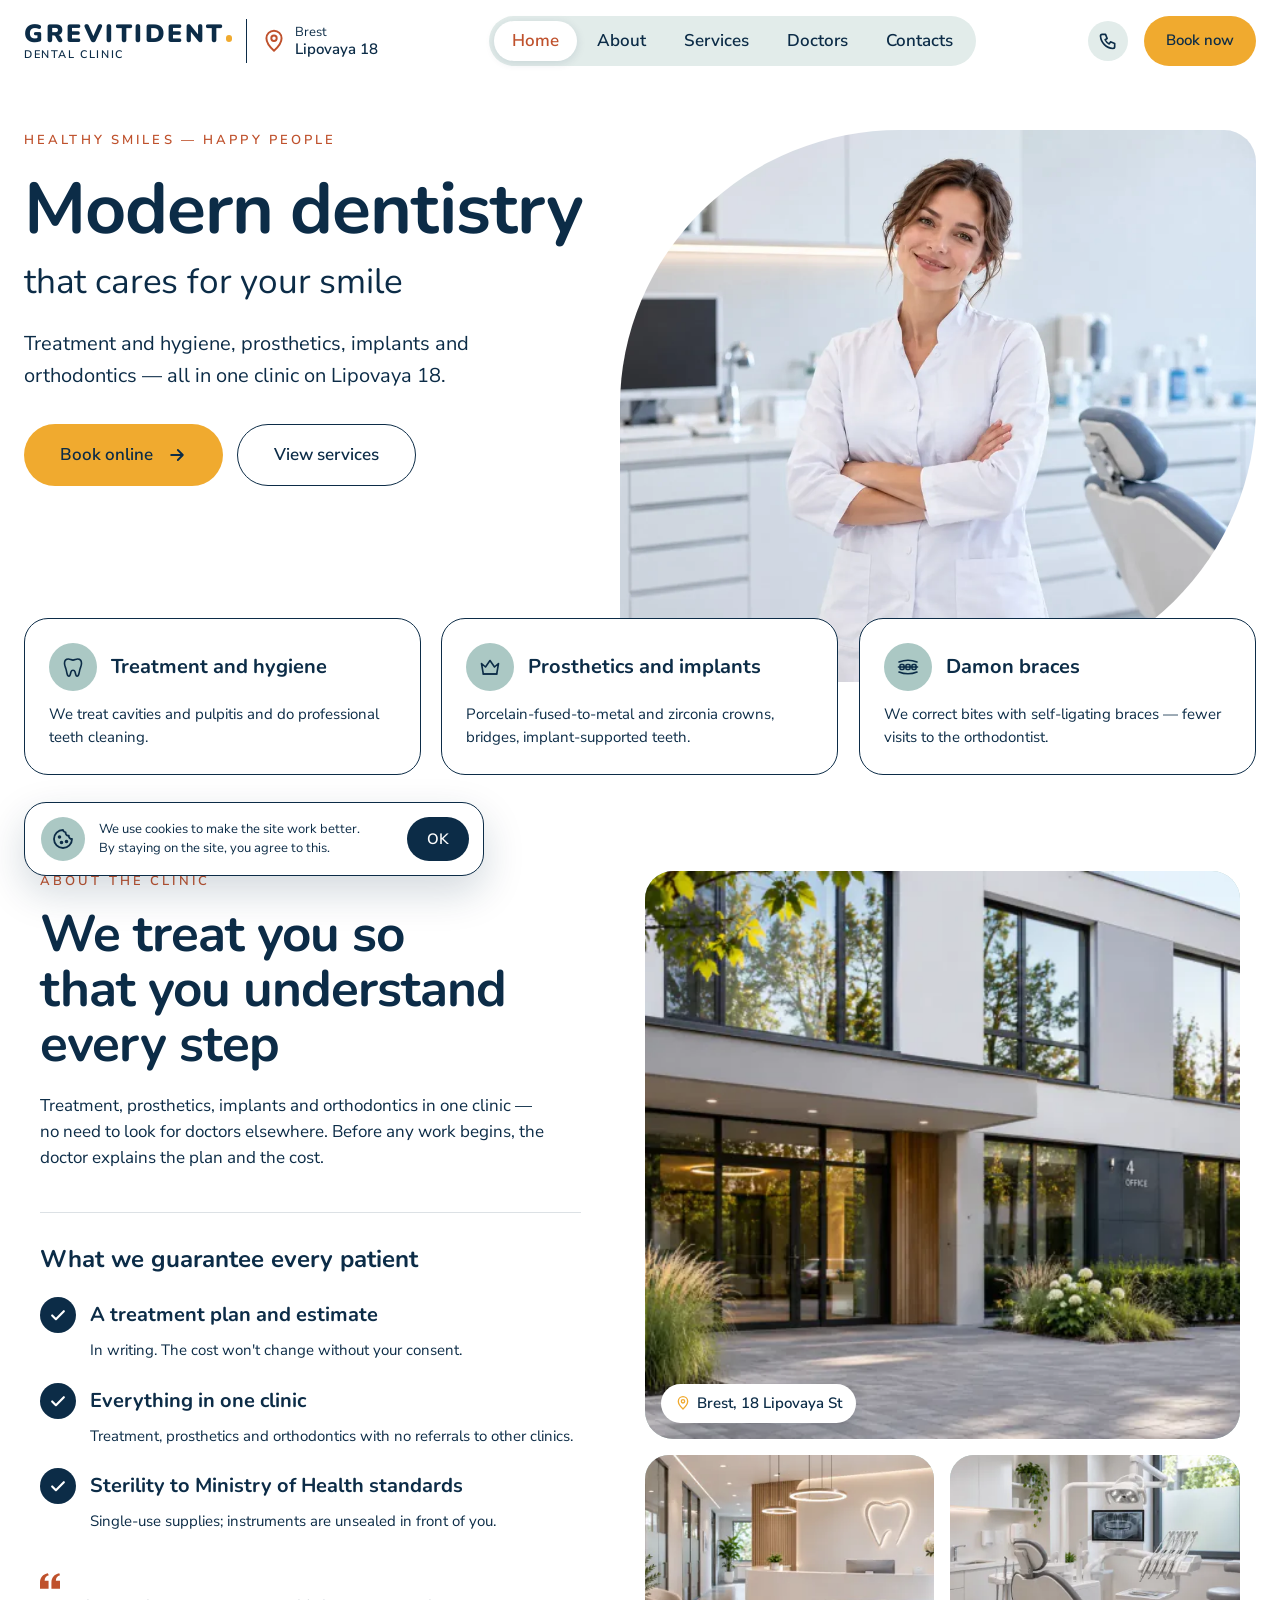
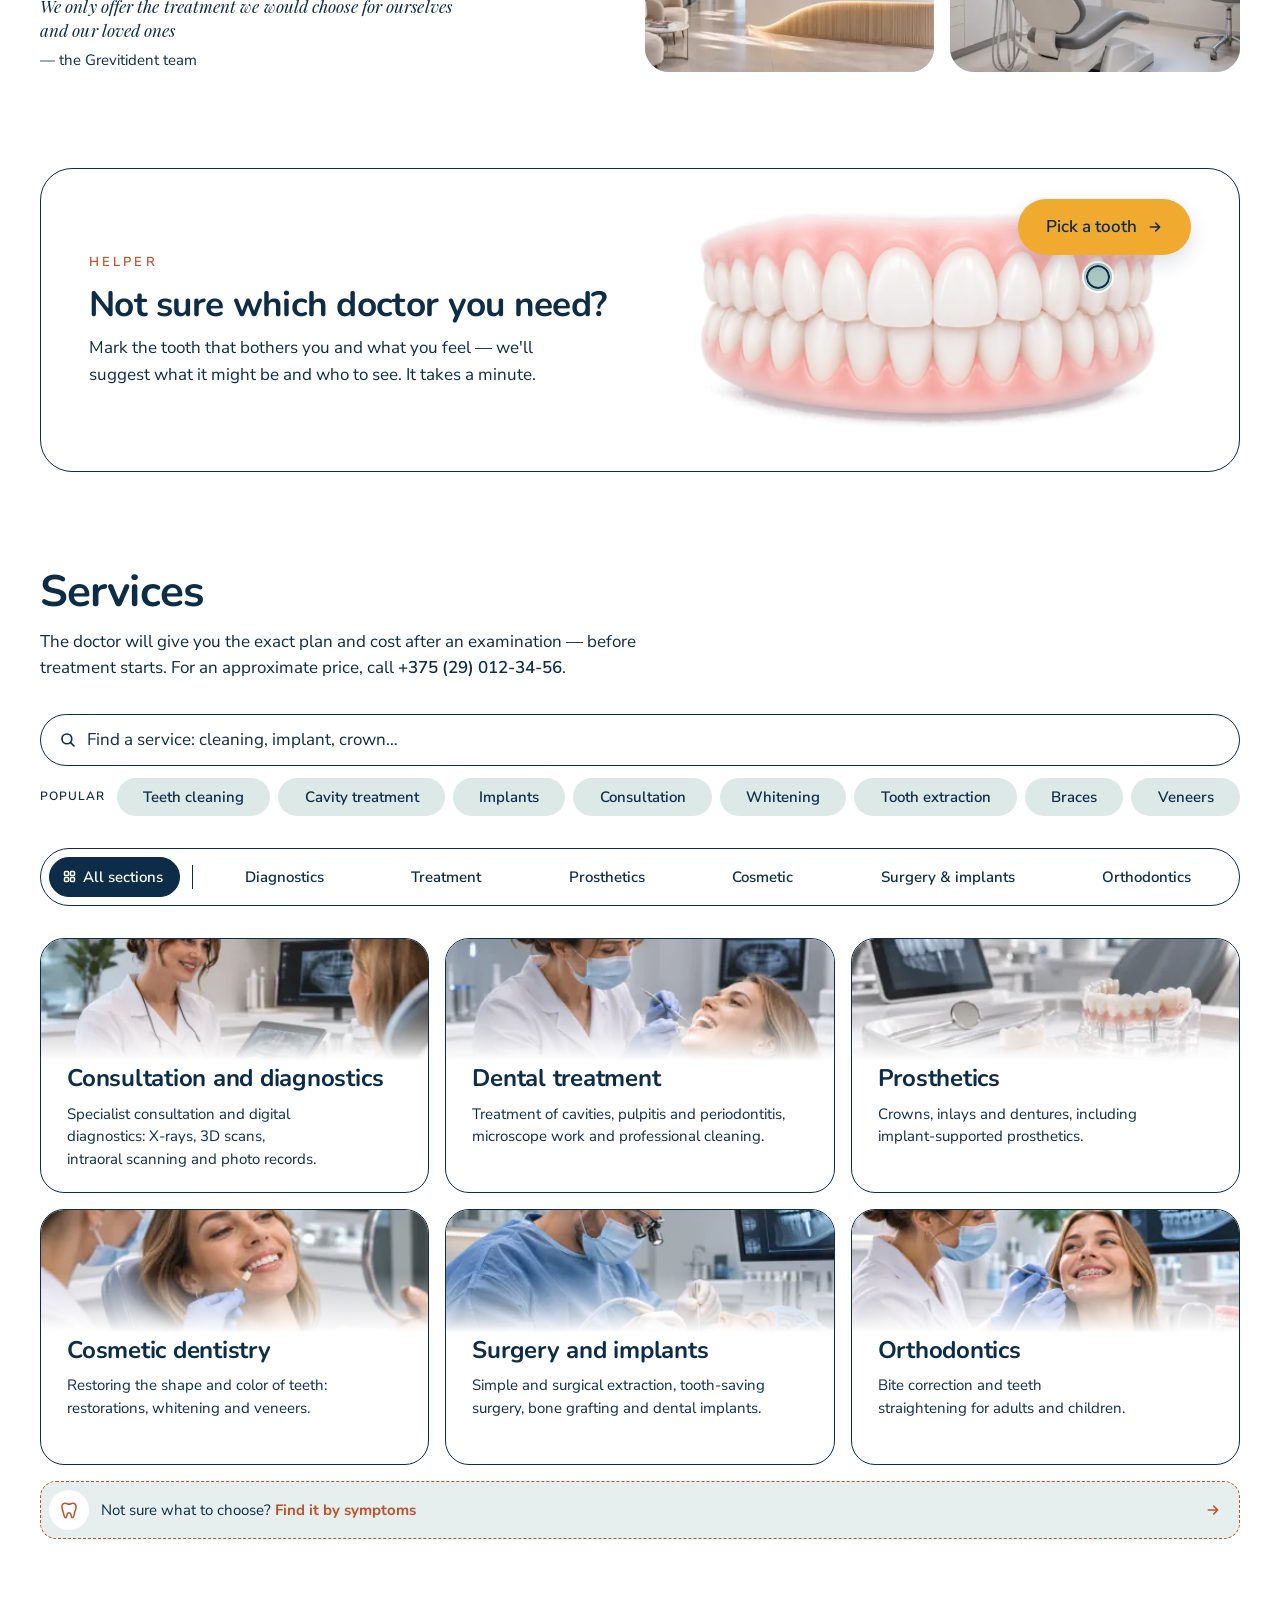
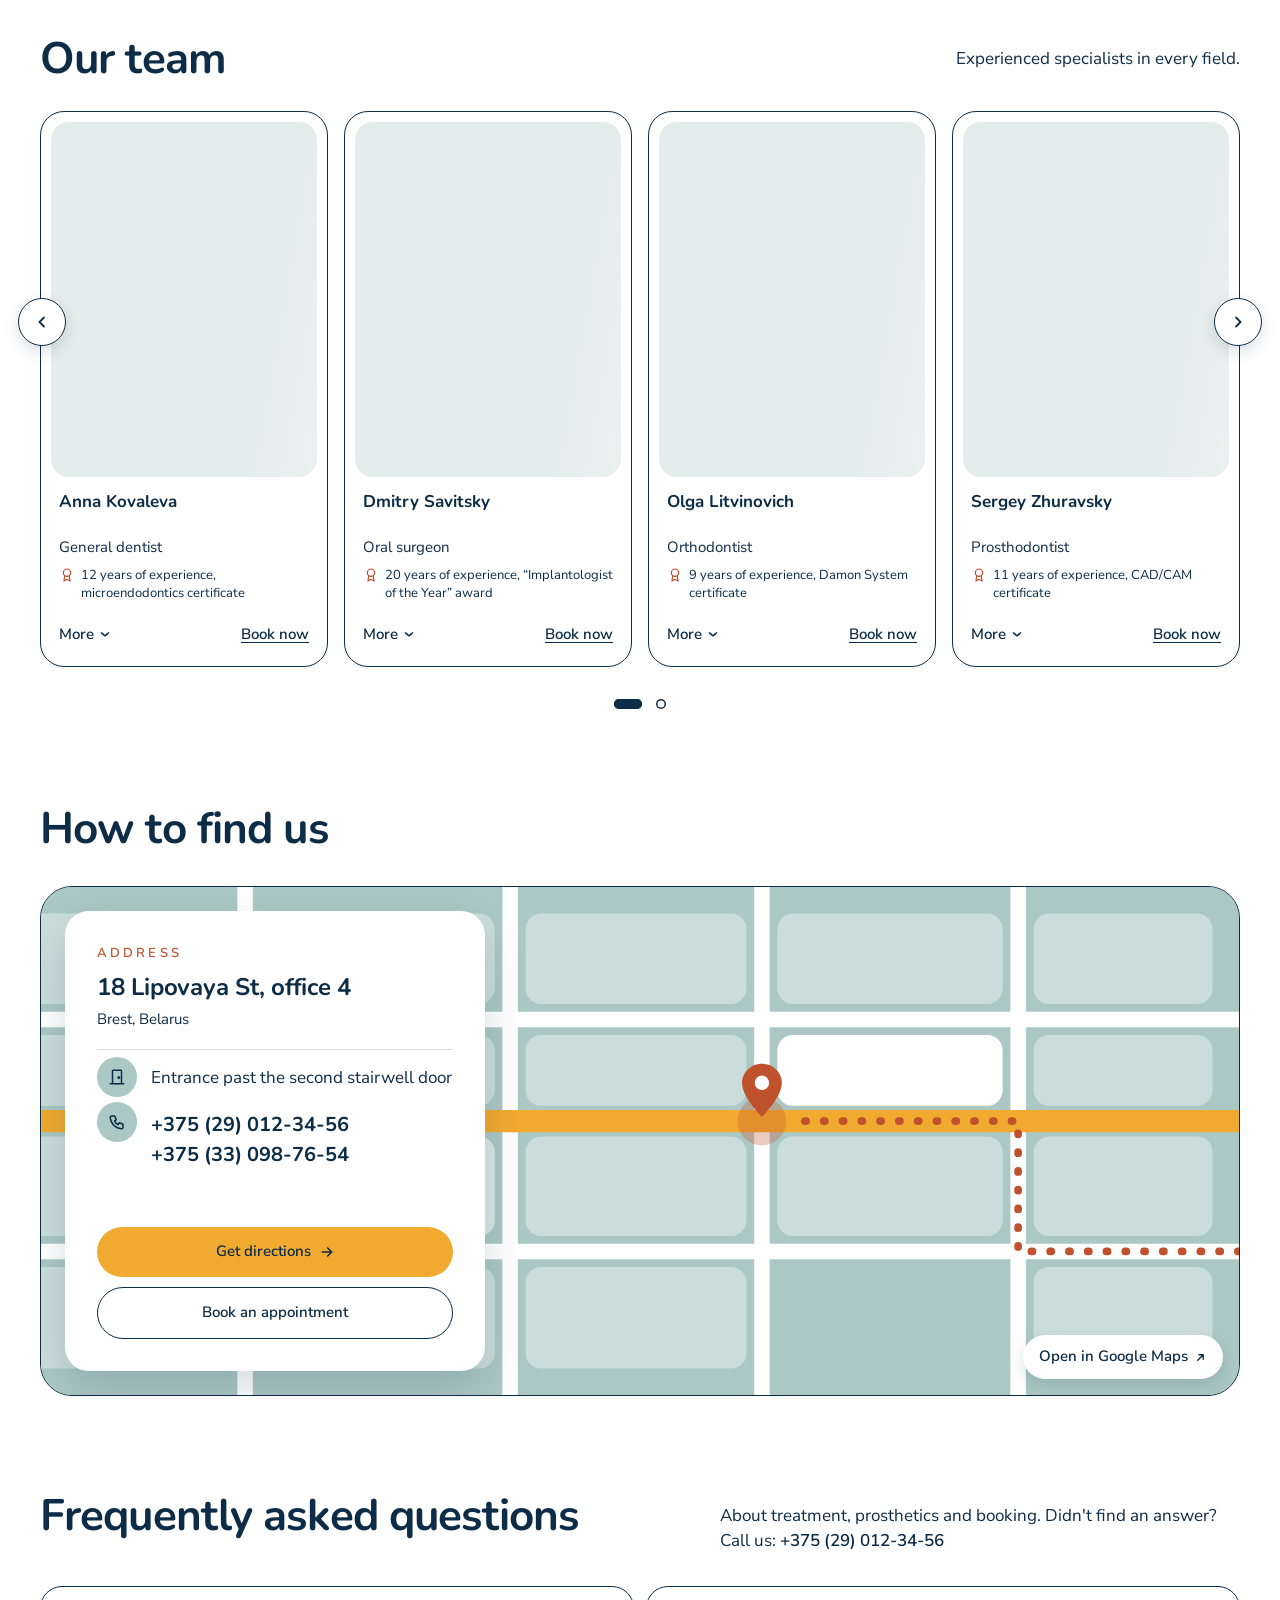
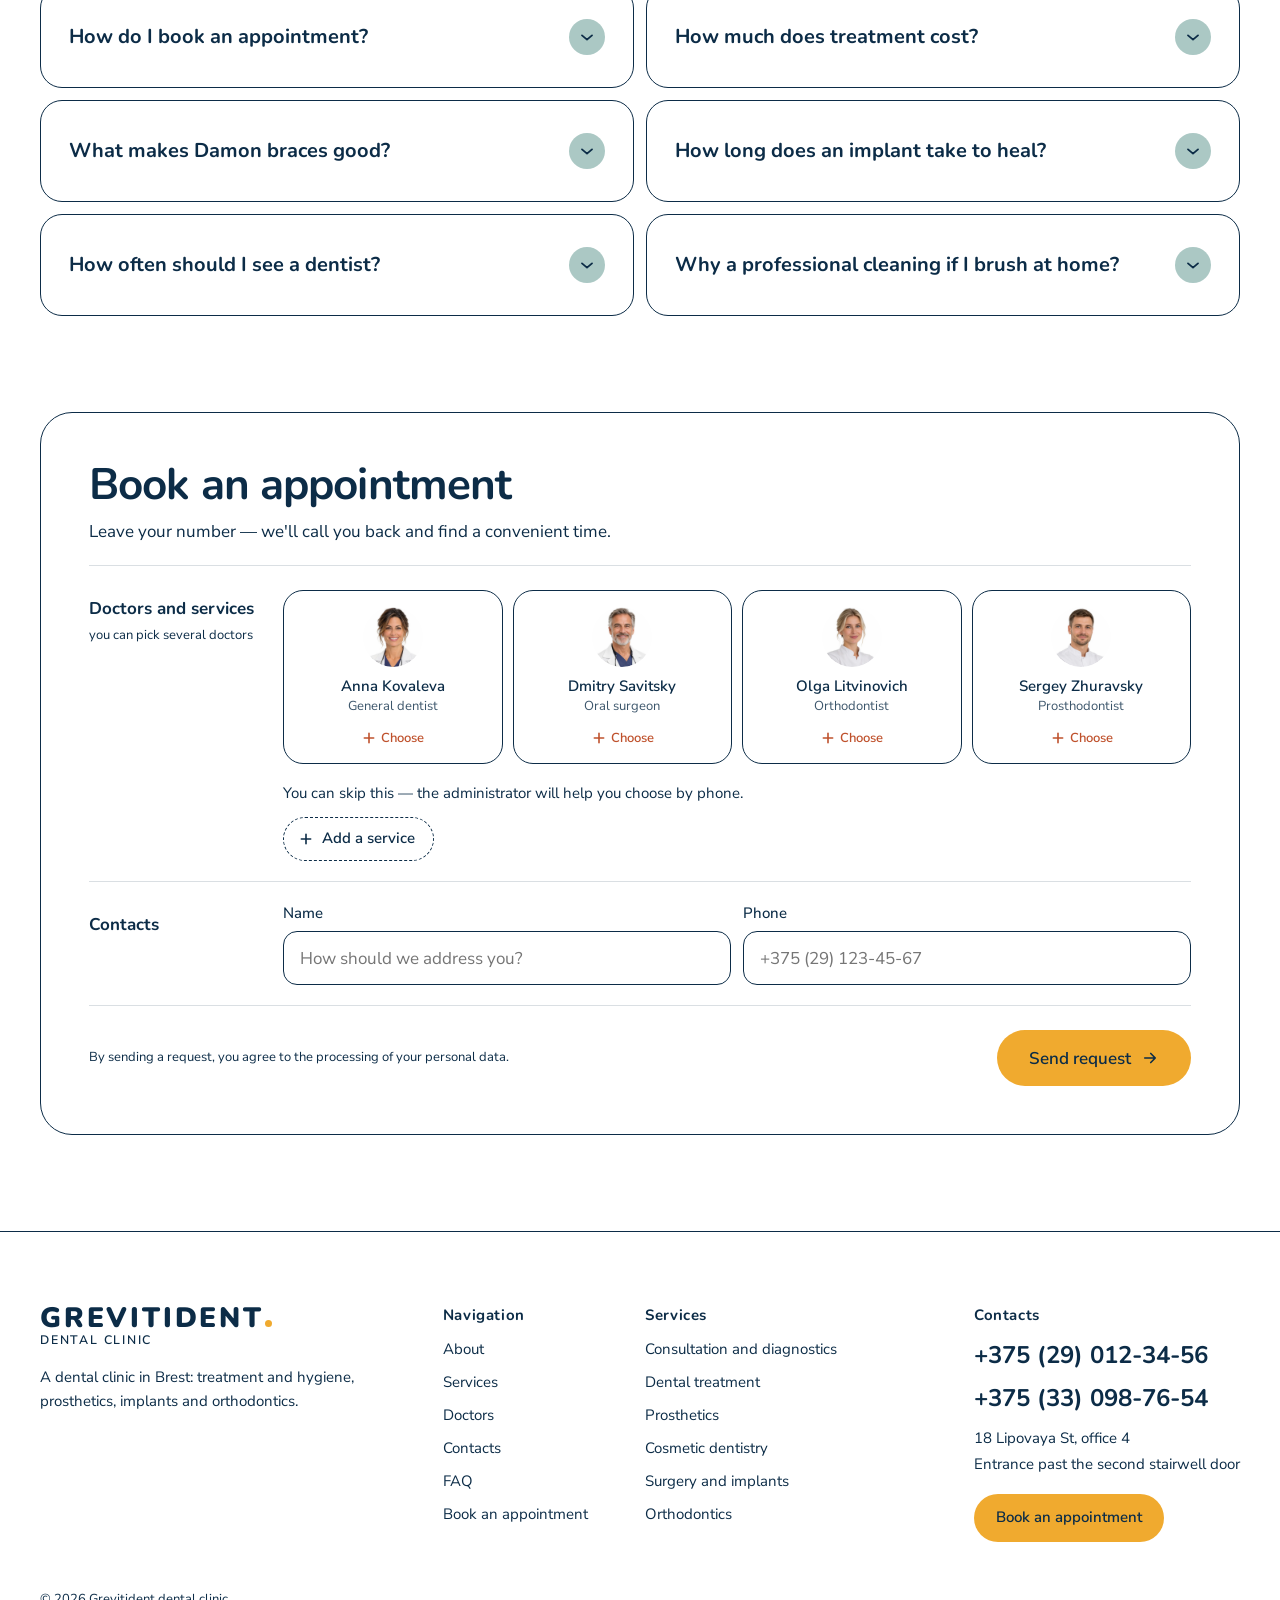
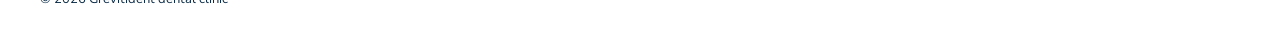
==== commit 5fae8db2: "English copy: rebuilt from the Russian site at e19d78e (phone-size copies of the hero, clinic and se" ====
--- a/en.html
+++ b/en.html
@@ -30,16 +30,16 @@
   // deferred scripts have run (or failed) by now: without main.js nothing would ever show the sections
   document.addEventListener('DOMContentLoaded', () => { if (!h.classList.contains('reveal-live')) h.classList.remove('reveal-on'); });
 }</script>
-<link rel="stylesheet" href="assets/css/style.css?v=20261128b">
+<link rel="stylesheet" href="assets/css/style.css?v=20261128c">
 <style>
   /* English-only fix, so style.css stays untouched: the short team lead hugged the right edge once it wrapped under
      the title (the long specs in the phone booking row get a soft hyphen in main-en.js instead) */
   @media (max-width: 760px) { .doctors__lead { margin-left: 0; } }
 </style>
-<script src="assets/js/header-en.js?v=20261124d" defer></script>
-<script src="assets/js/data-en.js?v=20261124d" defer></script>
-<script src="assets/js/form-en.js?v=20261124d" defer></script>
-<script src="assets/js/main-en.js?v=20261124d" defer></script>
+<script src="assets/js/header-en.js?v=20261125a" defer></script>
+<script src="assets/js/data-en.js?v=20261125a" defer></script>
+<script src="assets/js/form-en.js?v=20261125a" defer></script>
+<script src="assets/js/main-en.js?v=20261125a" defer></script>
 </head>
 <body>
 <a class="skip" href="#main">Skip to content</a>
@@ -118,7 +118,7 @@
       </div>
     </div>
     <div class="hero__media">
-      <img class="hero__img" src="assets/img/hero.webp?v=3" alt="A dentist in the clinic's treatment room" fetchpriority="high">
+      <picture><source media="(max-width: 480px)" srcset="assets/img/hero-1100.webp"><img class="hero__img" src="assets/img/hero.webp?v=3" alt="A dentist in the clinic's treatment room" fetchpriority="high"></picture>
     </div>
   </div>
   <div class="hero__facts">
@@ -159,14 +159,14 @@
     </div>
     <div class="about__gallery">
       <figure class="about__ph about__ph--main">
-        <img src="assets/img/clinic/building.webp" alt="The clinic building, entrance from the street" loading="lazy">
+        <picture><source media="(max-width: 480px)" srcset="assets/img/clinic/building-800.webp"><img src="assets/img/clinic/building.webp" alt="The clinic building, entrance from the street" loading="lazy"></picture>
         <span class="about__chip"><svg class="ic" width="16" height="16" stroke-width="2" aria-hidden="true"><use href="#i-pin"/></svg>Brest, 18&nbsp;Lipovaya&nbsp;St</span>
       </figure>
       <figure class="about__ph">
-        <img src="assets/img/clinic/reception.webp" alt="Lobby and reception desk" loading="lazy">
+        <picture><source media="(max-width: 480px)" srcset="assets/img/clinic/reception-480.webp"><img src="assets/img/clinic/reception.webp" alt="Lobby and reception desk" loading="lazy"></picture>
       </figure>
       <figure class="about__ph">
-        <img src="assets/img/clinic/cabinet.webp" alt="Dental treatment room" loading="lazy">
+        <picture><source media="(max-width: 480px)" srcset="assets/img/clinic/cabinet-480.webp"><img src="assets/img/clinic/cabinet.webp" alt="Dental treatment room" loading="lazy"></picture>
       </figure>
     </div>
     <div class="promise">
@@ -234,32 +234,32 @@
     <div class="svc-bar-box" id="svc-bar-box"></div>
     <div class="svc-grid grid-in" id="svc-grid">
       <button type="button" class="svc-card" data-act="cat" data-cat="diag">
-        <span class="svc-card__photo" aria-hidden="true"><img src="assets/img/services/diag-800.webp" srcset="assets/img/services/diag-800.webp 800w, assets/img/services/diag.webp 1600w" sizes="(max-width: 760px) 100vw, 400px" alt="" loading="lazy"></span>
+        <span class="svc-card__photo" aria-hidden="true"><picture><source media="(max-width: 640px)" srcset="assets/img/services/diag-360.webp"><img src="assets/img/services/diag-800.webp" srcset="assets/img/services/diag-800.webp 800w, assets/img/services/diag.webp 1600w" sizes="(max-width: 760px) 100vw, 400px" alt="" loading="lazy"></picture></span>
         <span class="svc-card__name">Consultation and diagnostics</span>
         <span class="svc-card__desc">Specialist consultation and digital diagnostics: X-rays, 3D&nbsp;scans, intraoral scanning and photo records.</span>
       </button>
       <button type="button" class="svc-card" data-act="cat" data-cat="treat">
-        <span class="svc-card__photo" aria-hidden="true"><img src="assets/img/services/treat-800.webp" srcset="assets/img/services/treat-800.webp 800w, assets/img/services/treat.webp 1600w" sizes="(max-width: 760px) 100vw, 400px" alt="" loading="lazy"></span>
+        <span class="svc-card__photo" aria-hidden="true"><picture><source media="(max-width: 640px)" srcset="assets/img/services/treat-360.webp"><img src="assets/img/services/treat-800.webp" srcset="assets/img/services/treat-800.webp 800w, assets/img/services/treat.webp 1600w" sizes="(max-width: 760px) 100vw, 400px" alt="" loading="lazy"></picture></span>
         <span class="svc-card__name">Dental treatment</span>
         <span class="svc-card__desc">Treatment of cavities, pulpitis and periodontitis, microscope work and professional cleaning.</span>
       </button>
       <button type="button" class="svc-card" data-act="cat" data-cat="prost">
-        <span class="svc-card__photo" aria-hidden="true"><img src="assets/img/services/prost-800.webp" srcset="assets/img/services/prost-800.webp 800w, assets/img/services/prost.webp 1600w" sizes="(max-width: 760px) 100vw, 400px" alt="" loading="lazy"></span>
+        <span class="svc-card__photo" aria-hidden="true"><picture><source media="(max-width: 640px)" srcset="assets/img/services/prost-360.webp"><img src="assets/img/services/prost-800.webp" srcset="assets/img/services/prost-800.webp 800w, assets/img/services/prost.webp 1600w" sizes="(max-width: 760px) 100vw, 400px" alt="" loading="lazy"></picture></span>
         <span class="svc-card__name">Prosthetics</span>
         <span class="svc-card__desc">Crowns, inlays and dentures, including implant-supported prosthetics.</span>
       </button>
       <button type="button" class="svc-card" data-act="cat" data-cat="aesthetic">
-        <span class="svc-card__photo" aria-hidden="true"><img src="assets/img/services/aesthetic-800.webp" srcset="assets/img/services/aesthetic-800.webp 800w, assets/img/services/aesthetic.webp 1600w" sizes="(max-width: 760px) 100vw, 400px" alt="" loading="lazy"></span>
+        <span class="svc-card__photo" aria-hidden="true"><picture><source media="(max-width: 640px)" srcset="assets/img/services/aesthetic-360.webp"><img src="assets/img/services/aesthetic-800.webp" srcset="assets/img/services/aesthetic-800.webp 800w, assets/img/services/aesthetic.webp 1600w" sizes="(max-width: 760px) 100vw, 400px" alt="" loading="lazy"></picture></span>
         <span class="svc-card__name">Cosmetic dentistry</span>
         <span class="svc-card__desc">Restoring the shape and color of teeth: restorations, whitening and veneers.</span>
       </button>
       <button type="button" class="svc-card" data-act="cat" data-cat="surgery">
-        <span class="svc-card__photo" aria-hidden="true"><img src="assets/img/services/surgery-800.webp" srcset="assets/img/services/surgery-800.webp 800w, assets/img/services/surgery.webp 1600w" sizes="(max-width: 760px) 100vw, 400px" alt="" loading="lazy"></span>
+        <span class="svc-card__photo" aria-hidden="true"><picture><source media="(max-width: 640px)" srcset="assets/img/services/surgery-360.webp"><img src="assets/img/services/surgery-800.webp" srcset="assets/img/services/surgery-800.webp 800w, assets/img/services/surgery.webp 1600w" sizes="(max-width: 760px) 100vw, 400px" alt="" loading="lazy"></picture></span>
         <span class="svc-card__name">Surgery and implants</span>
         <span class="svc-card__desc">Simple and surgical extraction, tooth-saving surgery, bone grafting and dental implants.</span>
       </button>
       <button type="button" class="svc-card" data-act="cat" data-cat="ortho">
-        <span class="svc-card__photo" aria-hidden="true"><img src="assets/img/services/ortho-800.webp" srcset="assets/img/services/ortho-800.webp 800w, assets/img/services/ortho.webp 1600w" sizes="(max-width: 760px) 100vw, 400px" alt="" loading="lazy"></span>
+        <span class="svc-card__photo" aria-hidden="true"><picture><source media="(max-width: 640px)" srcset="assets/img/services/ortho-360.webp"><img src="assets/img/services/ortho-800.webp" srcset="assets/img/services/ortho-800.webp 800w, assets/img/services/ortho.webp 1600w" sizes="(max-width: 760px) 100vw, 400px" alt="" loading="lazy"></picture></span>
         <span class="svc-card__name">Orthodontics</span>
         <span class="svc-card__desc">Bite correction and teeth straightening for adults and children.</span>
       </button>
